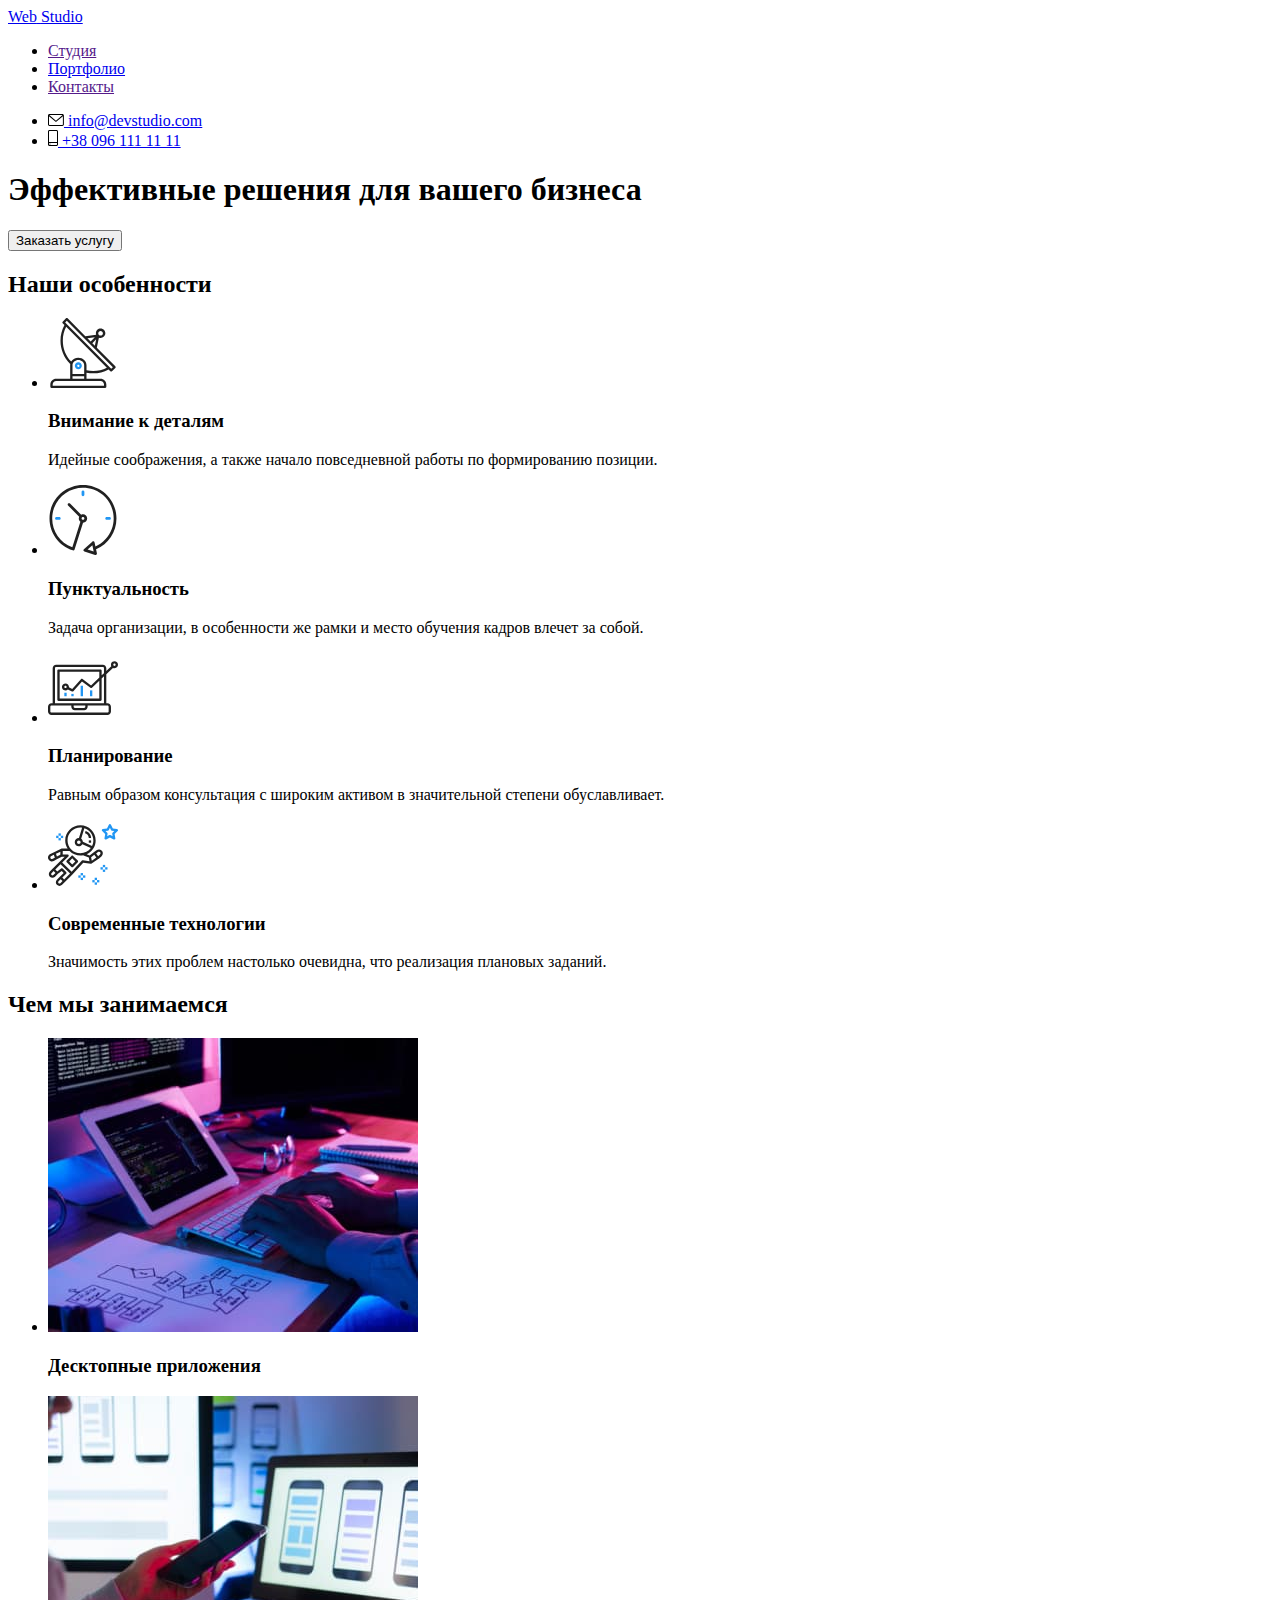
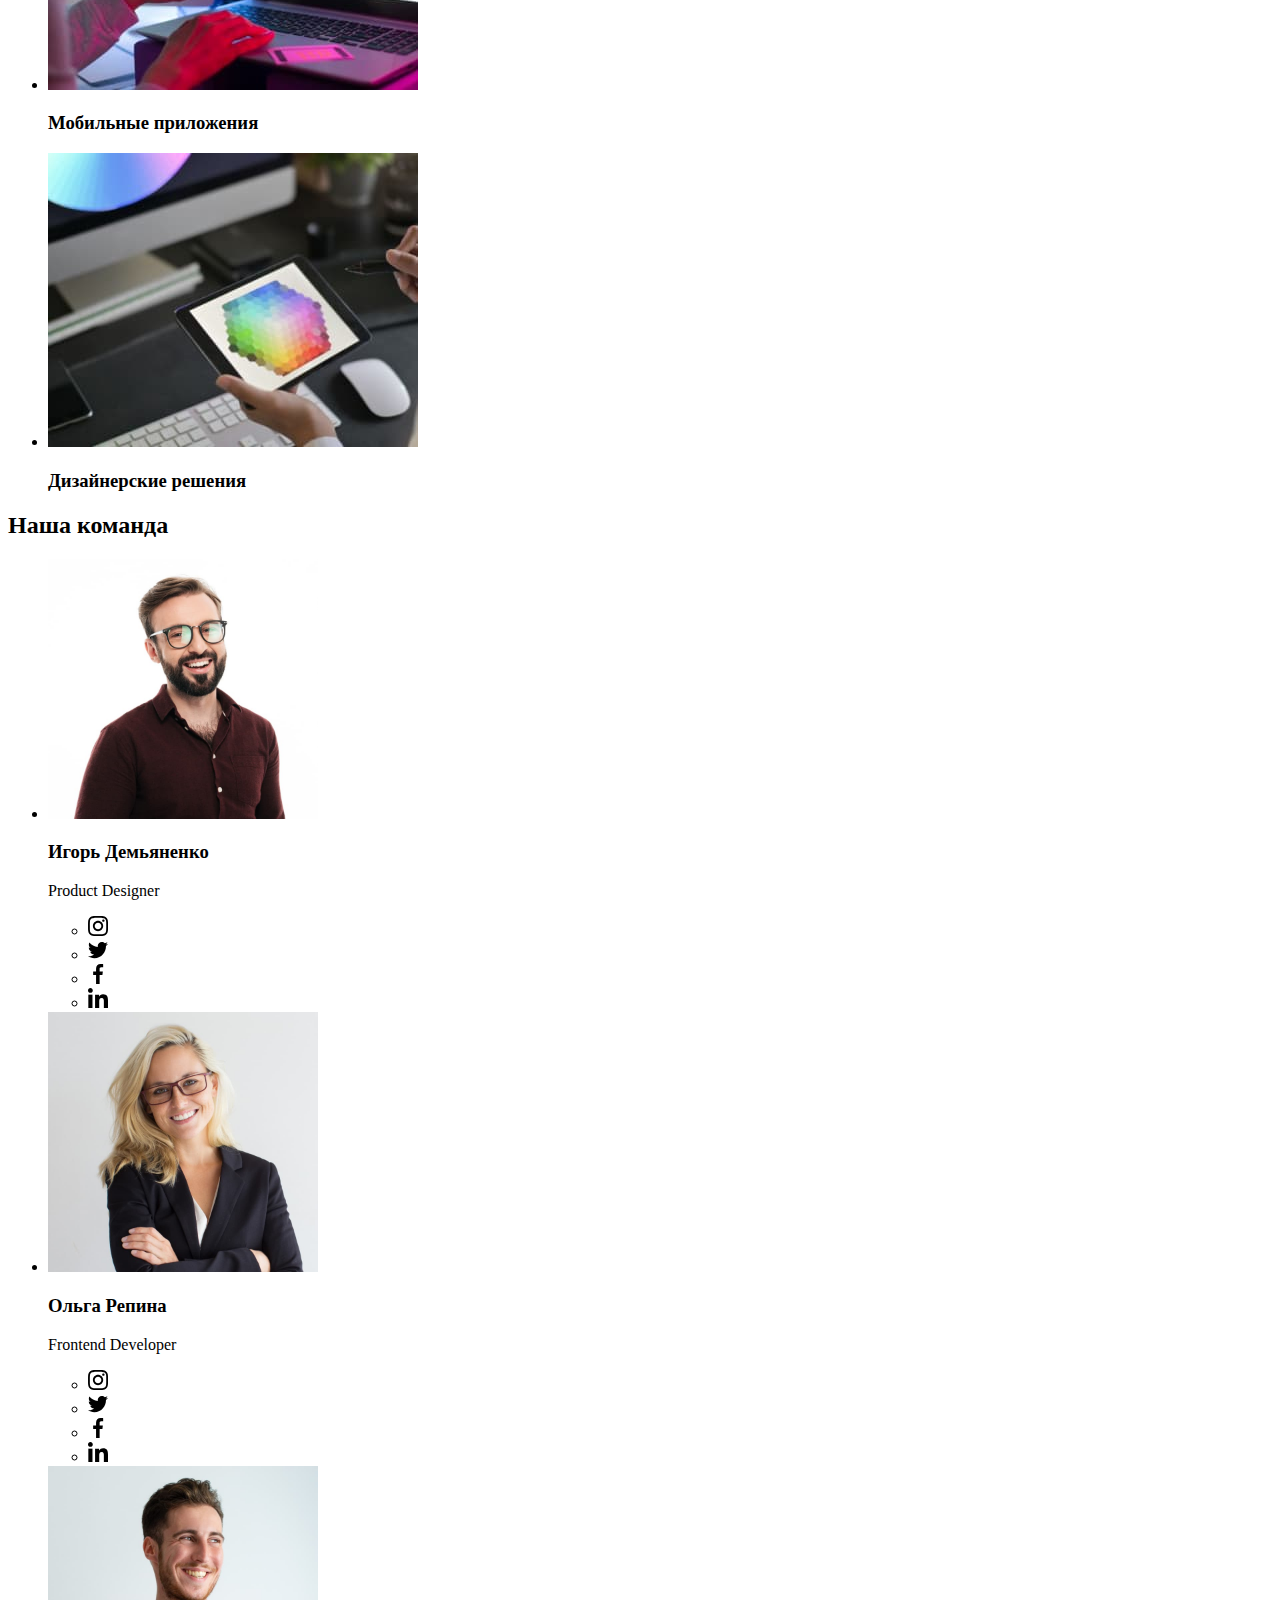
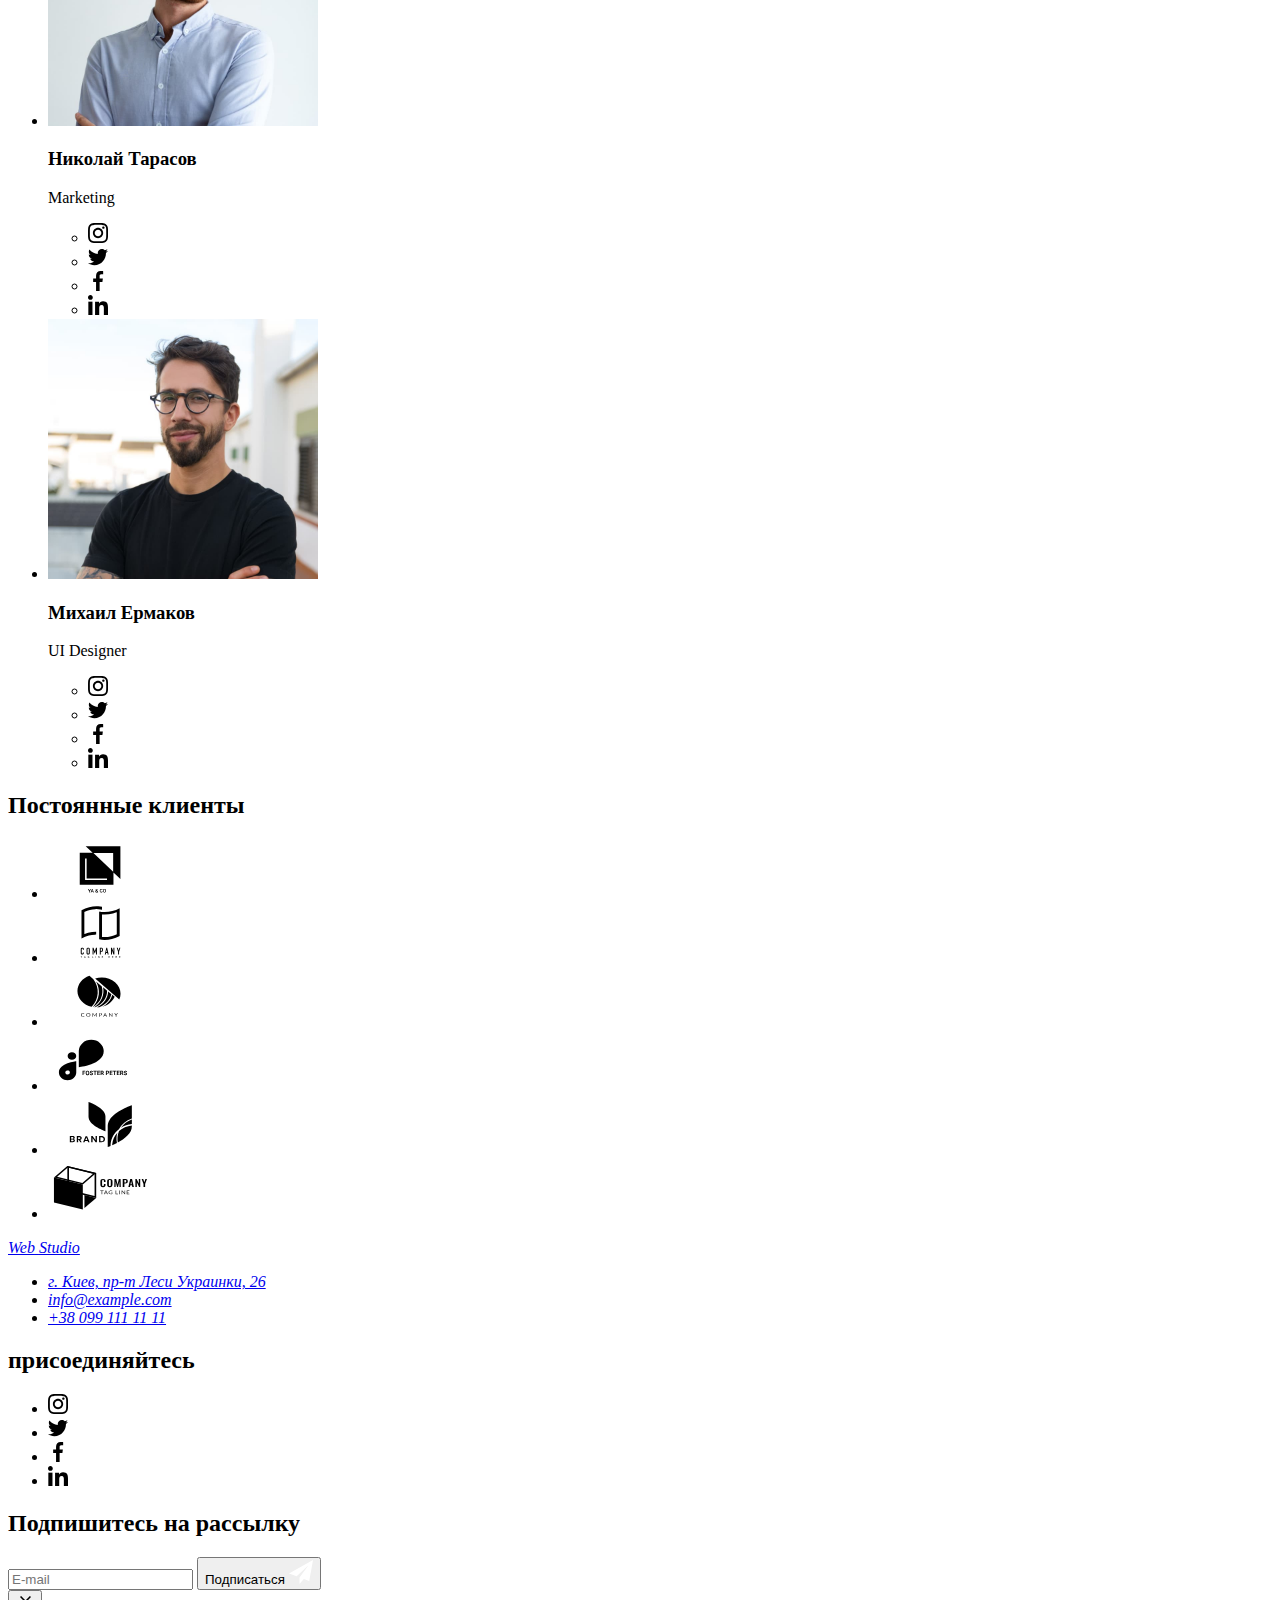
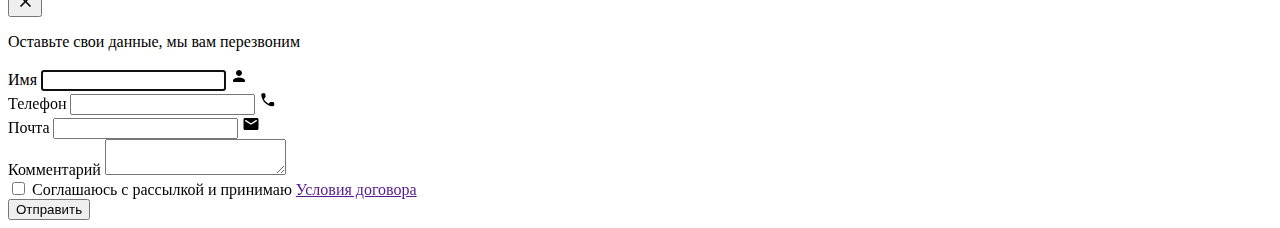
==== index.html @ a3d8a816 "refactor and add variables" ====
<!DOCTYPE html>
<html lang="ru">
  <head>
    <meta charset="UTF-8" />
    <meta http-equiv="X-UA-Compatible" content="IE=edge" />
    <meta name="viewport" content="width=device-width, initial-scale=1.0" />
    <title>Веб студия</title>
    <link rel="preconnect" href="https://fonts.googleapis.com" />
    <link rel="preconnect" href="https://fonts.gstatic.com" crossorigin />
    <link
      href="https://fonts.googleapis.com/css2?family=Raleway:wght@700&family=Roboto:wght@400;500;700;900&display=swap"
      rel="stylesheet"
    />
    <!-- cdnjs 1:10:17 modern normilize-->
    <!-- <link
      rel="stylesheet"
      href="https://cdnjs.cloudflare.com/ajax/libs/modern-normalize/1.1.0/modern-normalize.min.css"
      integrity="sha512-wpPYUAdjBVSE4KJnH1VR1HeZfpl1ub8YT/NKx4PuQ5NmX2tKuGu6U/JRp5y+Y8XG2tV+wKQpNHVUX03MfMFn9Q=="
      crossorigin="anonymous"
      referrerpolicy="no-referrer"
    /> -->
    <!-- <link rel="stylesheet" href="./css/styles.css" /> -->
  </head>

  <body class="header-container">
    <!-- The top of the site - header  -->
    <header class="header">
      <div class="container nav-holder">
        <nav class="header-navigation">
          <a class="header-logo link" href="/">
            <span class="header-web" lang="en">Web</span>
            <span class="header-studio" lang="en">Studio</span>
          </a>
          <ul class="header-list list">
            <li class="header-item">
              <a class="header-link link underline" href="">Студия</a>
            </li>
            <li class="header-item">
              <a class="header-link link" href="./portfolio.html">Портфолио</a>
            </li>
            <li class="header-item">
              <a class="header-link link" href="">Контакты</a>
            </li>
          </ul>
        </nav>
        <ul class="header-contacts-list list">
          <li class="header-contacts">
            <a class="header-mail link" href="mailto:info@devstudio.com ">
              <svg class="header-icon" width="16" height="12">
                <use href="./images/decore/icons.svg#icon-envelope"></use>
              </svg>
              info@devstudio.com
            </a>
          </li>
          <li class="header-contacts">
            <a class="header-tel link" href="tel:+380961111111">
              <svg class="header-icon" width="10" height="16">
                <use href="./images/decore/icons.svg#icon-tel"></use>
              </svg>
              +38 096 111 11 11
            </a>
          </li>
        </ul>
      </div>
    </header>
    <!-- the main and unique content of the page -->
    <main>
      <!--banner-->
      <section class="order-service">
        <div class="container">
          <h1 class="order-service-title">
            Эффективные решения для вашего бизнеса
          </h1>
          <button data-modal-open class="order-service-btn" type="button">
            Заказать услугу
          </button>
        </div>
      </section>
      <!--our features-->
      <section class="features section">
        <div class="container">
          <h2 class="features-title section-title">Наши особенности</h2>
          <ul class="features-list list">
            <li class="features-item">
              <div class="features-thumb">
                <svg class="features-icon" width="70" height="70">
                  <use href="./images/decore/icons.svg#icon-antenna"></use>
                </svg>
              </div>
              <h3 class="features-item-title">Внимание к деталям</h3>
              <p class="features-text">
                Идейные соображения, а также начало повседневной работы по
                формированию позиции.
              </p>
            </li>
            <li class="features-item">
              <div class="features-thumb">
                <svg class="features-icon" width="70" height="70">
                  <use href="./images/decore/icons.svg#icon-clock"></use>
                </svg>
              </div>
              <h3 class="features-item-title">Пунктуальность</h3>
              <p class="features-text">
                Задача организации, в особенности же рамки и место обучения
                кадров влечет за собой.
              </p>
            </li>
            <li class="features-item">
              <div class="features-thumb">
                <svg class="features-icon" width="70" height="70">
                  <use href="./images/decore/icons.svg#icon-diagram"></use>
                </svg>
              </div>
              <h3 class="features-item-title">Планирование</h3>
              <p class="features-text">
                Равным образом консультация с широким активом в значительной
                степени обуславливает.
              </p>
            </li>
            <li class="features-item">
              <div class="features-thumb">
                <svg class="features-icon" width="70" height="70">
                  <use href="./images/decore/icons.svg#icon-astronaut"></use>
                </svg>
              </div>
              <h3 class="features-item-title">Современные технологии</h3>
              <p class="features-text">
                Значимость этих проблем настолько очевидна, что реализация
                плановых заданий.
              </p>
            </li>
          </ul>
        </div>
      </section>
      <!--our specialities-->
      <section class="specialities section">
        <div class="container">
          <h2 class="specialities-title section-title">Чем мы занимаемся</h2>
          <ul class="specialities-list list">
            <li class="specialities-item">
              <img
                src="./images/box1(1).jpg"
                alt="человек пишет код"
                width="370"
              />
              <div class="specialities-item-lable">
                <h3 class="specialities-item-text">Десктопные приложения</h3>
              </div>
            </li>
            <li class="specialities-item">
              <img
                src="./images/box2(1).jpg"
                alt="человек создает дизайн макетов для телефона"
                width="370"
              />
              <div class="specialities-item-lable">
                <h3 class="specialities-item-text">Мобильные приложения</h3>
              </div>
            </li>
            <li class="specialities-item">
              <img
                src="./images/box3(1).jpg"
                alt="человек держит планшет и выбирает цвет на цветовом круге"
                width="370"
              />
              <div class="specialities-item-lable">
                <h3 class="specialities-item-text">Дизайнерские решения</h3>
              </div>
            </li>
          </ul>
        </div>
      </section>
      <!--our team-->
      <section class="team section">
        <div class="container">
          <h2 class="team-title section-title">Наша команда</h2>
          <ul class="team-list list">
            <li class="team-item">
              <img
                src="./images/team1.jpg"
                alt="фото Игоря Демьяненко"
                width="270"
              />
              <div class="team-card">
                <h3 class="team-person">Игорь Демьяненко</h3>
                <p class="team-text" lang="en">Product Designer</p>
                <ul class="team-social-list list">
                  <li class="team-social-item">
                    <a href="" class="team-social-link link">
                      <svg class="team-social-icon" width="20" height="20">
                        <use
                          href="./images/decore/icons.svg#icon-instagram"
                        ></use>
                      </svg>
                    </a>
                  </li>
                  <li class="team-social-item">
                    <a href="" class="team-social-link link">
                      <svg class="team-social-icon" width="20" height="20">
                        <use
                          href="./images/decore/icons.svg#icon-twitter"
                        ></use>
                      </svg>
                    </a>
                  </li>
                  <li class="team-social-item">
                    <a href="" class="team-social-link link">
                      <svg class="team-social-icon" width="20" height="20">
                        <use
                          href="./images/decore/icons.svg#icon-facebook"
                        ></use>
                      </svg>
                    </a>
                  </li>
                  <li class="team-social-item">
                    <a href="" class="team-social-link link">
                      <svg class="team-social-icon" width="20" height="20">
                        <use
                          href="./images/decore/icons.svg#icon-linkedin"
                        ></use>
                      </svg>
                    </a>
                  </li>
                </ul>
              </div>
            </li>
            <li class="team-item">
              <img
                src="./images/team2.jpg"
                alt="фото Ольги Репиной"
                width="270"
              />
              <div class="team-card">
                <h3 class="team-person">Ольга Репина</h3>
                <p class="team-text" lang="en">Frontend Developer</p>
                <ul class="team-social-list list">
                  <li class="team-social-item">
                    <a href="" class="team-social-link link">
                      <svg class="team-social-icon" width="20" height="20">
                        <use
                          href="./images/decore/icons.svg#icon-instagram"
                        ></use>
                      </svg>
                    </a>
                  </li>
                  <li class="team-social-item">
                    <a href="" class="team-social-link link">
                      <svg class="team-social-icon" width="20" height="20">
                        <use
                          href="./images/decore/icons.svg#icon-twitter"
                        ></use>
                      </svg>
                    </a>
                  </li>
                  <li class="team-social-item">
                    <a href="" class="team-social-link link">
                      <svg class="team-social-icon" width="20" height="20">
                        <use
                          href="./images/decore/icons.svg#icon-facebook"
                        ></use>
                      </svg>
                    </a>
                  </li>
                  <li class="team-social-item">
                    <a href="" class="team-social-link link">
                      <svg class="team-social-icon" width="20" height="20">
                        <use
                          href="./images/decore/icons.svg#icon-linkedin"
                        ></use>
                      </svg>
                    </a>
                  </li>
                </ul>
              </div>
            </li>
            <li class="team-item">
              <img
                src="./images/team3.jpg"
                alt="фото Николая Тарасова"
                width="270"
              />
              <div class="team-card">
                <h3 class="team-person">Николай Тарасов</h3>
                <p class="team-text" lang="en">Marketing</p>
                <ul class="team-social-list list">
                  <li class="team-social-item">
                    <a href="" class="team-social-link link">
                      <svg class="team-social-icon" width="20" height="20">
                        <use
                          href="./images/decore/icons.svg#icon-instagram"
                        ></use>
                      </svg>
                    </a>
                  </li>
                  <li class="team-social-item">
                    <a href="" class="team-social-link link">
                      <svg class="team-social-icon" width="20" height="20">
                        <use
                          href="./images/decore/icons.svg#icon-twitter"
                        ></use>
                      </svg>
                    </a>
                  </li>
                  <li class="team-social-item">
                    <a href="" class="team-social-link link">
                      <svg class="team-social-icon" width="20" height="20">
                        <use
                          href="./images/decore/icons.svg#icon-facebook"
                        ></use>
                      </svg>
                    </a>
                  </li>
                  <li class="team-social-item">
                    <a href="" class="team-social-link link">
                      <svg class="team-social-icon" width="20" height="20">
                        <use
                          href="./images/decore/icons.svg#icon-linkedin"
                        ></use>
                      </svg>
                    </a>
                  </li>
                </ul>
              </div>
            </li>
            <li class="team-item">
              <img
                src="./images/team4.jpg"
                alt="фото Михаила Ермакова"
                width="270"
              />
              <div class="team-card">
                <h3 class="team-person">Михаил Ермаков</h3>
                <p class="team-text" lang="en">UI Designer</p>
                <ul class="team-social-list list">
                  <li class="team-social-item">
                    <a href="" class="team-social-link link">
                      <svg class="team-social-icon" width="20" height="20">
                        <use
                          href="./images/decore/icons.svg#icon-instagram"
                        ></use>
                      </svg>
                    </a>
                  </li>
                  <li class="team-social-item">
                    <a href="" class="team-social-link link">
                      <svg class="team-social-icon" width="20" height="20">
                        <use
                          href="./images/decore/icons.svg#icon-twitter"
                        ></use>
                      </svg>
                    </a>
                  </li>
                  <li class="team-social-item">
                    <a href="" class="team-social-link link">
                      <svg class="team-social-icon" width="20" height="20">
                        <use
                          href="./images/decore/icons.svg#icon-facebook"
                        ></use>
                      </svg>
                    </a>
                  </li>
                  <li class="team-social-item">
                    <a href="" class="team-social-link link">
                      <svg class="team-social-icon" width="20" height="20">
                        <use
                          href="./images/decore/icons.svg#icon-linkedin"
                        ></use>
                      </svg>
                    </a>
                  </li>
                </ul>
              </div>
            </li>
          </ul>
        </div>
      </section>
      <!-- our clients -->
      <section class="clients section">
        <div class="container">
          <h2 class="clients-title section-title">Постоянные клиенты</h2>
          <ul class="clients-list list">
            <li class="clients-item">
              <a class="clients-link link">
                <svg class="clients-icon" width="106" height="60">
                  <use href="./images/decore/icons.svg#icon-Logo-e"></use>
                </svg>
              </a>
            </li>
            <li class="clients-item">
              <a class="clients-link link">
                <svg class="clients-icon" width="106" height="60">
                  <use href="./images/decore/icons.svg#icon-Logo-d"></use>
                </svg>
              </a>
            </li>
            <li class="clients-item">
              <a class="clients-link link">
                <svg class="clients-icon" width="106" height="60">
                  <use href="./images/decore/icons.svg#icon-Logo-f"></use>
                </svg>
              </a>
            </li>
            <li class="clients-item">
              <a class="clients-link link">
                <svg class="clients-icon" width="106" height="60">
                  <use href="./images/decore/icons.svg#icon-Logo-c"></use>
                </svg>
              </a>
            </li>
            <li class="clients-item">
              <a class="clients-link link">
                <svg class="clients-icon" width="106" height="60">
                  <use href="./images/decore/icons.svg#icon-Logo-b"></use>
                </svg>
              </a>
            </li>
            <li class="clients-item">
              <a class="clients-link link">
                <svg class="clients-icon" width="106" height="60">
                  <use href="./images/decore/icons.svg#icon-Logo"></use>
                </svg>
              </a>
            </li>
          </ul>
        </div>
      </section>
    </main>
    <!-- the bottom of the page - footer -->
    <footer class="footer">
      <div class="container footer-links">
        <address class="footer-address">
          <a class="footer-logo link" href="/">
            <span class="footer-web" lang="en">Web</span>
            <span class="footer-studio" lang="en">Studio</span>
          </a>
          <ul class="footer-contacts list">
            <li class="footer-contact-item">
              <a
                class="footer-address-link link"
                href="https://goo.gl/maps/x1Q4HFGsdDY8duNA9"
                target="_blank"
                rel="noopener noreferrer"
              >
                г. Киев, пр-т Леси Украинки, 26
              </a>
            </li>
            <li class="footer-contact-item">
              <a
                class="footer-address-link mail link"
                href="mailto:info@example.com"
                >info@example.com</a
              >
            </li>
            <li class="footer-contact-item">
              <a class="footer-address-link tel link" href="tel:+380991111111"
                >+38 099 111 11 11</a
              >
            </li>
          </ul>
        </address>
        <div class="footer-social">
          <h2 class="footer-social-title">присоединяйтесь</h2>
          <ul class="footer-social-list list">
            <li class="footer-social-item">
              <a href="" class="footer-social-link link">
                <svg class="footer-social-icon" width="20" height="20">
                  <use href="./images/decore/icons.svg#icon-instagram"></use>
                </svg>
              </a>
            </li>
            <li class="footer-social-item">
              <a href="" class="footer-social-link link">
                <svg class="footer-social-icon" width="20" height="20">
                  <use href="./images/decore/icons.svg#icon-twitter"></use>
                </svg>
              </a>
            </li>
            <li class="footer-social-item">
              <a href="" class="footer-social-link link">
                <svg class="footer-social-icon" width="20" height="20">
                  <use href="./images/decore/icons.svg#icon-facebook"></use>
                </svg>
              </a>
            </li>
            <li class="footer-social-item">
              <a href="" class="footer-social-link link">
                <svg class="footer-social-icon" width="20" height="20">
                  <use href="./images/decore/icons.svg#icon-linkedin"></use>
                </svg>
              </a>
            </li>
          </ul>
        </div>
        <!-- footer form  -->

        <form action="#" class="footer-form">
          <h2 class="footer-email-title">Подпишитесь на рассылку</h2>
          <div class="footer-email-send">
            <input
              class="footer-email-input"
              type="email"
              name="email"
              id="footer-email"
              placeholder="E-mail"
            />
            <button type="submit" class="footer-btn">
              Подписаться
              <svg class="footer-icon-send" width="24" height="24">
                <use href="./images/decore/icons.svg#icon-send"></use>
              </svg>
            </button>
          </div>
        </form>
      </div>
    </footer>

    <!-- MODAL WINDOW -->
    <div data-modal class="backdrop is-hidden">
      <div class="modal">
        <button class="modal-close-btn" type="button" data-modal-close>
          <svg class="modal-close-icon" width="18" height="18">
            <use href="./images/decore/icons.svg#icon-close"></use>
          </svg>
        </button>
        <!-- form -->
        <div role="group" class="form">
          <p class="modal-title">Оставьте свои данные, мы вам перезвоним</p>
          <form
            class="modal-form"
            autocomplete="off"
            method="POST"
            action="javascript:void(0);"
          >
            <div class="form-field">
              <label for="name" class="form-label"> Имя </label>
              <input
                type="text"
                name="name"
                id="name"
                class="modal-form-input"
                autofocus
              />
              <span class="modal-form-input-icon">
                <svg class="modal-form-icon" width="18" height="18">
                  <use href="./images/decore/icons.svg#icon-person"></use>
                </svg>
              </span>
            </div>
            <div class="form-field">
              <label for="tel" class="form-label"> Телефон </label>
              <input type="tel" name="tel" id="tel" class="modal-form-input" />
              <span class="modal-form-input-icon">
                <svg class="modal-form-icon" width="18" height="18">
                  <use href="./images/decore/icons.svg#icon-phone"></use>
                </svg>
              </span>
            </div>
            <div class="form-field">
              <label for="email" class="form-label"> Почта </label>
              <input
                type="email"
                name="email"
                id="email"
                class="modal-form-input"
              />
              <span class="modal-form-input-icon">
                <svg class="modal-form-icon" width="18" height="18">
                  <use href="./images/decore/icons.svg#icon-email"></use>
                </svg>
              </span>
            </div>
            <!-- textarea -->
            <div class="form-field">
              <label for="comment" class="form-label"> Комментарий </label>
              <textarea
                name="comment"
                id="comment"
                class="modal-form-input"
                autocomplete="on"
                placeholder="Введите текст"
              >
              </textarea>
            </div>
          </form>
        </div>
        <!-- checkbox -->
        <div class="form-checkbox">
          <label class="form-checkbox-text">
            <input
              class="form-checkbox-input"
              type="checkbox"
              name="checkbox"
              value="agree"
            />
            <span class="form-checkbox-icon"></span>
            Соглашаюсь с рассылкой и принимаю
            <a
              class="form-checkbox-link"
              href=""
              target="_blank"
              rel="noopener noreferrer"
              >Условия договора
            </a>
          </label>
        </div>
        <div class="modal-form-btn">
          <button type="submit" class="form-send-btn">Отправить</button>
        </div>
      </div>
    </div>
    <script src="./js/modal.js"></script>
  </body>
</html>
---- css/styles.css ----
/* -------------------------------------CSS Custom Properties------------------------- */
:root {
  --main-title-color: #ffffff;
  --title-color: #212121;
  --main-text-color: #757575;
  --main-accent-color: #2196f3;
  --logo-color: #000000;
  --footer-contacts-color: #ffffff99;
  /* --main-background-color: #e5e5e5; */
  --secondary-background-color: #ffffff;
  --header-color: #ffffff;
  --footer-color: #2f303a;
  --background-section: #f5f4fa;
  --first-button-color: #f5f4fa;
  --second-button-color: #2196f3;
  --card-border-color: #eeeeee;
  --project-item-gap: 30px;
  --social-network-main-color: #afb1b8;
  --social-network-accent-color: #ffffff;
  --timing-function: cubic-bezier(0.4, 0, 0.2, 1);
}

/*--------------------------Service Classes--------------------------------------------*/
/* NEW Utility !!! should be first/higher in the document  */
.list {
  /* ressets all the things given/set by browser */
  margin: 0;
  padding: 0;
  list-style: none;
}
.link {
  text-decoration: none;
  color: inherit;
}

.container {
  margin-left: auto;
  margin-right: auto;
  width: 1200px;

  padding-left: 15px;
  padding-right: 15px;
  /* outline: 1px solid blue; */
}

.section-title {
  margin-top: 0;
  margin-bottom: 50px;
  /* ok? */

  font-weight: bold;
  font-size: 36px;
  line-height: 1.17;
  text-align: center;
  letter-spacing: 0.03em;
  color: var(--title-color);
}
.section {
  padding-bottom: 94px;
  padding-top: 94px;
}

/* --------------------------------Main Selectors------------------------------------- */

button {
  cursor: pointer;
}
body {
  /* margin: 0; */
  background-color: var(--secondary-background-color);
  font-family: "Roboto", sans-serif;
  /* font-style: normal; */
  font-weight: normal;
  font-size: 14px;
  line-height: 1.71;
  letter-spacing: 0.03em;
  color: var(--main-text-color);
}
/* general resset of styles to do less work in each section  */
h1,
h2,
h3,
h4,
h5,
h6,
p {
  margin: 0;
  padding: 0;
}

/* свойства для корректного отображения картинок */
img {
  display: block;
  max-width: 100%;
  height: auto;
}
/* --------------------------------Header--------------------------------------------- */
.header {
  background-color: var(--header-color);
  border-bottom: 1px solid #ececec;
}

.nav-holder {
  display: flex;
  align-items: center;
}

.header-navigation {
  display: flex;
  /* выравниваем относительно поперечной оси, то есть высоты*/
  align-items: center;
  /*растягиваем по нужным сторонам  */
  justify-content: center;
}

.header-logo {
  font-family: "Raleway", sans-serif;
  font-style: normal;
  font-weight: bold;
  font-size: 26px;
  line-height: 1.19;
  letter-spacing: 0.03em;
  word-spacing: -6px;
  padding-top: 24px;
  padding-bottom: 25px;
}
.header-web {
  color: var(--main-accent-color);
}
.header-studio {
  color: var(--logo-color);
}

.header-list {
  display: flex;
  margin-left: 93px;
}

/* очистка крайней геометрии: один из вариантов .header-item: last child {
  margin-right: 0;/* .header-item+header-item{
  margin-left: 40px; или как я сделала  */
.header-item:not(:last-child) {
  margin-right: 40px;
}

/* ссылка - строчный элемент, чтобы работали паддинги, надо сделать ее блочной или строчно-блочной, но там тогда зазор справа */
.header-link {
  /* geometry */
  display: flex;
  padding-top: 32px;
  padding-bottom: 32px;
  /* font + stiles  */
  font-weight: 500;
  font-size: 14px;
  line-height: 1.14;
  letter-spacing: 0.02em;
  color: var(--title-color);
  /* decore */
  position: relative;
  transition: color 250ms var(--timing-function);
}

.header-link:hover,
.header-link:focus {
  color: var(--main-accent-color);
}

.header-link.underline::after {
  content: "";
  width: 100%;
  height: 4px;
  background-color: var(--main-accent-color);
  border-radius: 2px;
  position: absolute;
  left: 0;
  bottom: 0;
}
.header-contacts-list .link {
  font-weight: 500;
  font-size: 14px;
  line-height: 1.14;
  letter-spacing: 0.02em;
  color: var(--main-text-color);
}
.header-contacts-list .link:hover,
.header-contacts-list .link:focus {
  color: var(--main-accent-color);
}

.header-contacts-list {
  display: flex;
  margin-left: auto;
}

.header-contacts {
  /* padding-top: 32px;
  padding-bottom: 32px; */
  display: flex;
  align-items: center;
}
.header-contacts + .header-contacts {
  margin-left: var(--project-item-gap);
}
.header-mail,
.header-tel {
  transition: color 250ms var(--timing-function);
}
.header-icon {
  display: inline-block;
  vertical-align: middle;
  margin-right: 10px;
  fill: currentColor;
}

/* ----------------------------------------------------Footer----------------------------------------------- */
.footer {
  background-color: var(--footer-color);
  padding-top: 60px;
  padding-bottom: 60px;
}

/*------------------------------------------------------ contact links---------------------------------------- */

.footer-address-link {
  font-family: "Roboto", sans-serif;
  font-style: normal;
  font-weight: normal;
  font-size: 14px;
  line-height: 1.71;
  letter-spacing: 0.03em;
  color: var(--footer-contacts-color);
  transition: color 250ms var(--timing-function);
}
.footer-address-link:hover,
.footer-address-link:focus {
  color: var(--main-title-color);
}
/*--------------------------------------------------------logo------------------------------------------------*/
.footer-logo {
  display: inline-block;
  margin-bottom: 20px;

  font-family: "Raleway", sans-serif;
  font-style: normal;
  font-weight: bold;
  font-size: 26px;
  line-height: 1.19;
  letter-spacing: 0.03em;
  /*--------------------------------------------add negative word-spacing to bring letters together----------*/
  word-spacing: -5px;
}
.footer-contact-item:not(:last-child) {
  margin-bottom: 9px;
}
.footer-web {
  color: var(--main-accent-color);
}
.footer-studio {
  color: var(--main-title-color);
}

/* --------------- */
.footer-links {
  display: flex;
  align-items: baseline;
  justify-content: space-between;
}

.footer-address {
  display: flex;
  flex-direction: column;
}

.footer-contacts {
  display: flex;
  flex-direction: column;
}
/* ---- */

.footer-social {
  display: flex;
  flex-direction: column;
  /* margin-left: 70px; */
  /* padding-top: 12px; */
}
.footer-social-title {
  margin-bottom: 20px;
  color: var(--main-title-color);
  font-weight: bold;
  font-size: 14px;
  line-height: 1.14;
  letter-spacing: 0.03em;
  text-transform: uppercase;
}
.footer-social-list {
  display: flex;
}

.footer-social-item {
  width: 44px;
  height: 44px;
}
.footer-social-item + .footer-social-item {
  margin-left: 10px;
}
.footer-social-link {
  width: 100%;
  height: 100%;
  border-radius: 50%;
  display: flex;
  align-items: center;
  justify-content: center;
  background-color: rgba(255, 255, 255, 0.1);
  color: var(--social-network-accent-color);
  transition: background-color 250ms var(--timing-function);
}

.footer-social-link:hover,
.footer-social-link:focus {
  color: var(--main-title-color);
  background-color: var(--main-accent-color);
}
.footer-social-icon {
  fill: currentColor;
}

/* ----------------------footer--email--form--------------- */

.footer-email-send {
  display: flex;
  align-items: center;
  justify-content: center;
}

.footer-email-title {
  margin-bottom: 20px;

  font-weight: 700;
  font-size: 14px;
  line-height: 16px;
  letter-spacing: 0.03em;
  text-transform: uppercase;

  color: var(--main-title-color);
}
.footer-email-input {
  width: 358px;
  height: 50px;

  border: 1px solid rgba(255, 255, 255, 0.3);
  box-shadow: (0px 4px 4px rgba(0, 0, 0, 0.15));
  border-radius: 4px;
  background-color: transparent;
  /* outline: none; */
  color: rgba(255, 255, 255, 0.6);
  font-size: 16px;
  line-height: 1.25;

  letter-spacing: 0.03em;
  padding: 15px 16px;
}

.footer-email-input::placeholder {
  padding: 15px 16px;

  font-size: 16px;
  line-height: 1.25;

  letter-spacing: 0.03em;

  color: rgba(255, 255, 255, 0.6);
}

.footer-btn {
  display: flex;
  align-items: center;
  justify-content: center;

  width: 200px;
  height: 50px;

  font-weight: 700;
  font-size: 16px;
  line-height: 1.87;
  text-align: center;
  letter-spacing: 0.06em;
  color: var(--main-title-color);

  align-self: center;

  border-radius: 4px;
  border: 1px solid var(--second-button-color);
  border-color: transparent;
  transition: box-shadow 250ms var(--timing-function);

  margin-left: 12px;
  background-color: var(--second-button-color);
}

.footer-icon-send {
  margin: 13px 8px 13px 10px;
}

.footer-btn:focus,
.footer-btn:hover {
  box-shadow: 0px 4px 4px rgba(0, 0, 0, 0.15);
}
/* ------------------------------------------------MAIN SECTION PORTFOLIO---------------------------- */

/* ------------------------------------------------Filters-------------------------------------------- */
.filters-btn {
  font-family: "Roboto", sans-serif;
  font-style: normal;
  font-weight: 500;
  font-size: 16px;
  line-height: 1.62;
  text-align: center;
  letter-spacing: 0.03em;
  color: var(--title-color);
  background-color: var(--first-button-color);
  cursor: pointer;
  border-radius: 4px;
  border-color: transparent;
  padding: 6px 22px;
  transition: color 250ms var(--timing-function),
    box-shadow 250ms var(--timing-function),
    background-color 250ms var(--timing-function);
}

.filters-btn:hover,
.filters-btn:focus,
.filters-btn:active {
  color: var(--main-title-color);
  background-color: var(--second-button-color);
  box-shadow: 0px 4px 4px rgba(0, 0, 0, 0.25);
}

.filters {
  display: flex;
  align-items: center;
  justify-content: center;
  margin-bottom: 50px;
}
.filters-item:not(:last-child) {
  margin-right: 8px;
}
/*------------------------------------------Portfolio: Projects---------------------------------------- */
.portfolio-title {
  display: none;
}
.projects {
  display: flex;
  flex-wrap: wrap;
  margin-left: calc(-1 * var(--project-item-gap));
  margin-top: calc(-1 * var(--project-item-gap));
}

.projects-item {
  flex-basis: calc(100% / 3 - var(--project-item-gap));
  margin-left: var(--project-item-gap);
  margin-top: var(--project-item-gap);
  outline: 1px solid var(--card-border-color);
  background-color: var(--secondary-background-color);
  transition: box-shadow 250ms cubic-bezier(0.4, 0, 0.2, 1);
  /* overflow: hidden; */
}
.projects-item:hover,
.projects-item:focus {
  box-shadow: 0px 4px 4px rgba(0, 0, 0, 0.25);
}

.projects-overlay {
  position: relative;
  top: 0;
  left: 0;
  /* hides excess overlay */
  overflow: hidden;
}

.projects-img {
  display: block;
  max-width: 100%;
  /* height: auto; */
}
.projects-title {
  margin-top: 0;
  margin-bottom: 0;
  font-weight: bold;
  font-size: 18px;
  line-height: 2;
  letter-spacing: 0.06em;
  color: var(--title-color);
}

.projects-text {
  margin-top: 4px;
  margin-bottom: 0;
  font-size: 16px;
  line-height: 1.87;
  letter-spacing: 0.03em;
  color: var(--main-text-color);
  overflow: auto;
}

.projects-content {
  padding: 20px 24px;
}

/* verlay & text  */
.projects-item-description {
  width: 100%;
  height: 100%;
  background-color: rgba(33, 150, 243, 0.9);
  display: inline-block;
  position: absolute;
  top: 0;
  left: 0;
  /* unlike display we can add animation to opacity   */
  opacity: 0;
  transition: transform 250ms cubic-bezier(0.4, 0, 0.2, 1);
  transform: translateY(100%);
}

/* при ховере на projects-item примени на ..description эти стили */
.projects-item:hover .projects-item-description,
.projects-item:focus .projects-item-description {
  opacity: 1;
  transform: translateY(0);
}
.projects-item-text {
  font-weight: 400;
  font-size: 18px;
  line-height: 1.56;
  letter-spacing: 0.03em;
  color: var(--main-title-color);
  text-align: left;
  width: 370px;
  height: auto;
  padding: 63px 24px;
}

/* ---------Main WEB STUDIO --------------------------- */
/* --------------------------Heroe/ Banner/ order a service ------------------------------------------------ */

.order-service {
  padding-top: 200px;
  padding-bottom: 200px;
  background-color: var(--footer-color);
  background-image: linear-gradient(
      rgba(47, 48, 58, 0.4),
      rgba(47, 48, 58, 0.4)
    ),
    url(../images/decore/bg.jpg);
  background-repeat: no-repeat;
  background-position: center;
  background-size: cover;

  text-align: center;
}
.order-service-title {
  /* margin-top: 0; */
  margin-bottom: 30px;
  margin-left: auto;
  margin-right: auto;
  width: 696px;

  font-weight: 900;
  font-size: 44px;
  line-height: 1.36;

  letter-spacing: 0.06em;
  text-transform: uppercase;
  color: var(--main-title-color);
}
.order-service-btn {
  display: flex;
  align-items: center;
  text-align: center;
  border-radius: 4px;
  border: 1px solid var(--second-button-color);
  border-color: transparent;
  align-self: center;
  margin: 0 auto;
  width: 200px;
  height: 50px;
  justify-content: center;

  box-shadow: 0px 4px 4px rgba(0, 0, 0, 0.15);

  font-weight: bold;
  font-size: 16px;
  line-height: 1.87;
  letter-spacing: 0.06em;
  color: var(--main-title-color);
  background-color: var(--second-button-color);
  /* cursor: pointer; */
}

.order-service-btn:active,
.order-service-btn:focus {
  color: var(--main-title-color);
}
/* -------------------Our Features----------------------------- */
.features {
  padding-bottom: 0;
}
.features-title {
  display: none;
}

.features-list {
  display: flex;
  align-items: center;
  justify-content: space-between;
}

.features-item {
  width: 270px;
}
.features-item-title {
  /* margin-top: 0; */
  margin-bottom: 10px;
  font-weight: 700;
  font-size: 14px;
  line-height: 1.14;
  text-transform: uppercase;
  color: var(--title-color);
}
.features-thumb {
  display: flex;
  align-items: center;
  justify-content: center;
  width: 270px;
  height: 120px;
  background-color: var(--background-section);
  border-radius: 4px;
  margin-bottom: 30px;
}

/* -----------------specialities----------- */

.specialities-list {
  display: flex;
  flex-wrap: wrap;
  margin-left: calc(-1 * var(--project-item-gap));
  margin-top: calc(-1 * var(--project-item-gap));
}

.specialities-item {
  flex-basis: calc(100% / 3 - var(--project-item-gap));
  margin-left: var(--project-item-gap);
  margin-top: var(--project-item-gap);
  position: relative;
  /* top: 0;
  left: 0; */
}

/* --- */
.specialities-item-lable {
  display: flex;
  justify-content: center;
  align-items: center;
  width: 370px;
  height: 70px;
  background-color: rgba(47, 48, 58, 0.8);
  position: absolute;
  bottom: 0;
  left: 0;
}

.specialities-item-text {
  font-weight: 700;
  font-size: 14px;
  line-height: 1.14;
  text-align: center;
  letter-spacing: 0.03em;
  text-transform: uppercase;
  color: var(--main-title-color);
}
/* -------------Our Team--------------- */
.team {
  background-color: var(--background-section);
}

.team-list {
  display: flex;
  /* flex-wrap: wrap; */
  margin-left: calc(-1 * var(--project-item-gap));
  margin-top: calc(-1 * var(--project-item-gap));
}

.team-card {
  padding-top: 30px;
  padding-bottom: 30px;
  box-shadow: 0px 4px 4px rgba(0, 0, 0, 0.25);
}
.team-item {
  background-color: var(--secondary-background-color);
  outline: 1px solid var(--card-border-color);
  border-radius: 4px;
  margin-top: var(--project-item-gap);
  margin-left: var(--project-item-gap);
}
.team-person {
  margin-top: 0px;
  margin-bottom: 10px;

  font-weight: 500;
  font-size: 16px;
  line-height: 1.19;
  text-align: center;
  letter-spacing: 0.03em;
  color: var(--title-color);
}
.team-text {
  margin-top: 0;
  margin-bottom: 0px;

  font-size: 16px;
  line-height: 1.19;
  text-align: center;
  letter-spacing: 0.03em;
  color: var(--main-text-color);
}

.team-social-list {
  display: flex;
  justify-content: center;
  margin-top: 16px;
}

.team-social-item {
  width: 44px;
  height: 44px;
}
.team-social-item + .team-social-item {
  margin-left: 10px;
}
.team-social-link {
  width: 100%;
  height: 100%;
  border-radius: 50%;
  display: flex;
  align-items: center;
  justify-content: center;
  background-color: var(--secondary-background-color);
  color: var(--social-network-main-color);
  transition: color 250ms var(--timing-function),
    background-color 250ms var(--timing-function);
}

.team-social-link:hover,
.team-social-link:focus {
  color: var(--social-network-accent-color);
  background-color: var(--main-accent-color);
}

.team-social-icon {
  fill: currentColor;
}

/* OUR CLIENTS  */
.clients-list {
  display: flex;
  align-items: center;
  justify-content: center;
}
.clients-item {
  width: 170px;
  height: 92px;
  border: 1px solid var(--social-network-main-color);
  border-radius: 4px;
  transition: border 250ms var(--timing-function);
}
.clients-item + .clients-item {
  margin-left: var(--project-item-gap);
}
.clients-link {
  width: 100%;
  height: 100%;
  display: flex;
  align-items: center;
  justify-content: center;
  color: var(--social-network-main-color);
  transition: color 250ms var(--timing-function);
}
.clients-link:hover,
.clients-link:focus {
  color: var(--main-accent-color);
}

.clients-item:hover,
.clients-item:focus {
  border: 1px solid var(--main-accent-color);
}

.clients-icon {
  fill: currentColor;
}

/*--------------- MODAL WINDOW------------ */

.backdrop {
  /* display: flex; */
  width: 100vw;
  height: 100vh;
  background-color: rgba(0, 0, 0, 0.2);
  position: fixed;
  top: 0;
  left: 0;
  opacity: 1;
  transition: opacity 250ms var(--timing-function),
    visibility 250ms var(--timing-function);
}
.is-hidden {
  visibility: hidden;
  opacity: 0;
  pointer-events: none;
}

/* when backdrop is hidden then modal takes these properties */
.backdrop.is-hidden .modal {
  transform: translate(-50%, -50%) scale(0.2);
}

.modal {
  /* min-width: 500px;
  min-height: 500px; */
  background-color: var(--secondary-background-color);
  border-radius: 4px;

  position: absolute;
  top: 50%;
  left: 50%;
  padding: 40px 40px;
  transform: translate(-50%, -50%);
  transform: translate(-50%, -50%) scale(1);
  transition: transform 250ms var(--timing-function);
}

.modal-close-btn {
  display: flex;
  justify-content: center;
  align-items: center;

  width: 30px;
  height: 30px;
  background-color: var(--secondary-background-color);
  border-radius: 50%;
  border: 1px solid rgba(0, 0, 0, 0.1);
  position: absolute;
  top: 8px;
  right: 8px;
  transition: fill 250ms var(--timing-function);
}
.modal-close-btn:hover,
.modal-close-btn:focus {
  fill: var(--main-accent-color);
}

/* ----------------------FORM------------------- */
.form {
  display: flex;
  flex-direction: column;
  align-items: center;
  justify-content: center;
  margin-bottom: 0;
}
.modal-title {
  font-weight: 700;
  font-size: 20px;
  line-height: 1.15;
  text-align: center;
  letter-spacing: 0.03em;
  color: var(--title-color);
  /* margin-top: 40px; */
  /* margin-left: 39px; */
  margin-bottom: 12px;
  /* margin-right: 41px; */
}
.modal-form {
  width: 448px;
  /* outline: 1px solid blue; */
  /* margin-left: auto;
  margin-right: auto; */
  /* padding: 0; */
}
.form-field {
  display: flex;
  flex-direction: column;
  /* outline: 1px solid green; */
  margin-bottom: 10px;
  position: relative;
}
.form-field:last-child {
  margin-bottom: 0;
}

/* --------reset the styles --------- */
.form-field input {
  margin: 0;
  padding: 11px 42px;
  border: 1px solid rgba(33, 33, 33, 0.2);
  border-radius: 4px;
  background-color: transparent;
  transition: border-color 250ms cubic-bezier(0.4, 0, 0.2, 1);
}
/* outline: none; */

.form-field label {
  margin-bottom: 4px;
  color: #757575;
  font-weight: normal;
  font-size: 12px;
  line-height: 1.16;
  letter-spacing: 0.01em;
}
.modal-form-input-icon {
  display: inline-block;
  width: 18px;
  height: 18px;
  /* margin: 11px 12px; */
  background-color: transparent;

  position: absolute;
  /* top: 40px; */
  top: 50%;
  left: 12px;

  /* outline: 1px solid tomato; */
  transition: fill 250ms var(--timing-function);
}

/* ~ choses all the neighbours below with the tag or selector; + the next neighbour */

.modal-form-input:hover ~ .modal-form-input-icon,
.modal-form-input:focus ~ .modal-form-input-icon {
  fill: var(--main-accent-color);
}

/* when form-field is focused apply styles to child: .modal-form-input-icon*/
.form-field:focus-within > .modal-form-input-icon {
  fill: var(--main-accent-color);
}
.form-field:focus-within > .modal-form-input {
  border: 1px solid var(--main-accent-color);
  outline: none;
}

.form-field textarea::placeholder {
  color: rgba(117, 117, 117, 0.5);
}
textarea {
  resize: none;
  padding: 12px 16px;
  border-radius: 4px;
  width: 448px;
  min-height: 120px;
  border: 1px solid rgba(33, 33, 33, 0.2);
  /* margin-bottom: 0; */
  transition: border-color 250ms cubic-bezier(0.4, 0, 0.2, 1);
}

.modal-form-input:hover,
.modal-form-input:focus {
  border-color: var(--main-accent-color);
}

/* ---------------------custom checkbox-------------------- */
.form-checkbox {
  /* outline: 1px solid teal; */
  display: flex;
  width: 425px;
  align-items: center;
  justify-content: center;
  margin: 20px 11px 30px 14px;
}

.form-checkbox-input {
  /* -webkit-appearance: none;
  -moz-appearance: none;
  appearance: none; */
  position: absolute;
  width: 1px;
  height: 1px;
  margin: -1px;
  border: 0;
  padding: 0;
  clip: rect(0 0 0 0);
  overflow: hidden;
}

.form-checkbox-icon {
  display: block;
  width: 16px;
  height: 15px;
  background-color: transparent;
  border-radius: 2px;
  border: 1px solid var(--title-color);
  margin-right: 7px;
}

.form-checkbox-input:checked + .form-checkbox-icon {
  background-color: var(--second-button-color);
  background-image: url(../images/decore/checked.svg);
  background-repeat: no-repeat;
  background-size: contain;
  background-origin: border-box;
  border: 1px solid var(--second-button-color);
}

.form-checkbox-text {
  display: flex;
  align-items: center;
  justify-content: center;

  font-size: 14px;
  line-height: 1.71;

  letter-spacing: 0.03em;

  color: var(--main-text-color);
}
.form-checkbox-link {
  text-decoration: underline;
  color: var(--main-accent-color);
  font-size: 14px;
  line-height: 1.71;

  letter-spacing: 0.03em;
}

/* Button */
.modal-form-btn {
  display: flex;
  align-items: center;
  justify-content: center;
  /* margin-bottom: 40px; */
}
.form-send-btn {
  display: flex;
  align-items: center;
  justify-content: center;

  width: 200px;
  height: 50px;

  font-weight: 700;
  font-size: 16px;
  line-height: 1.87;
  text-align: center;
  letter-spacing: 0.06em;
  color: var(--main-title-color);

  align-self: center;

  border-radius: 4px;
  border: 1px solid var(--second-button-color);
  border-color: transparent;
  transition: box-shadow 250ms var(--timing-function);

  margin-left: 12px;
  background-color: var(--second-button-color);
}
.form-send-btn:focus,
.form-send-btn:hover {
  box-shadow: 0px 4px 4px rgba(0, 0, 0, 0.15);
}
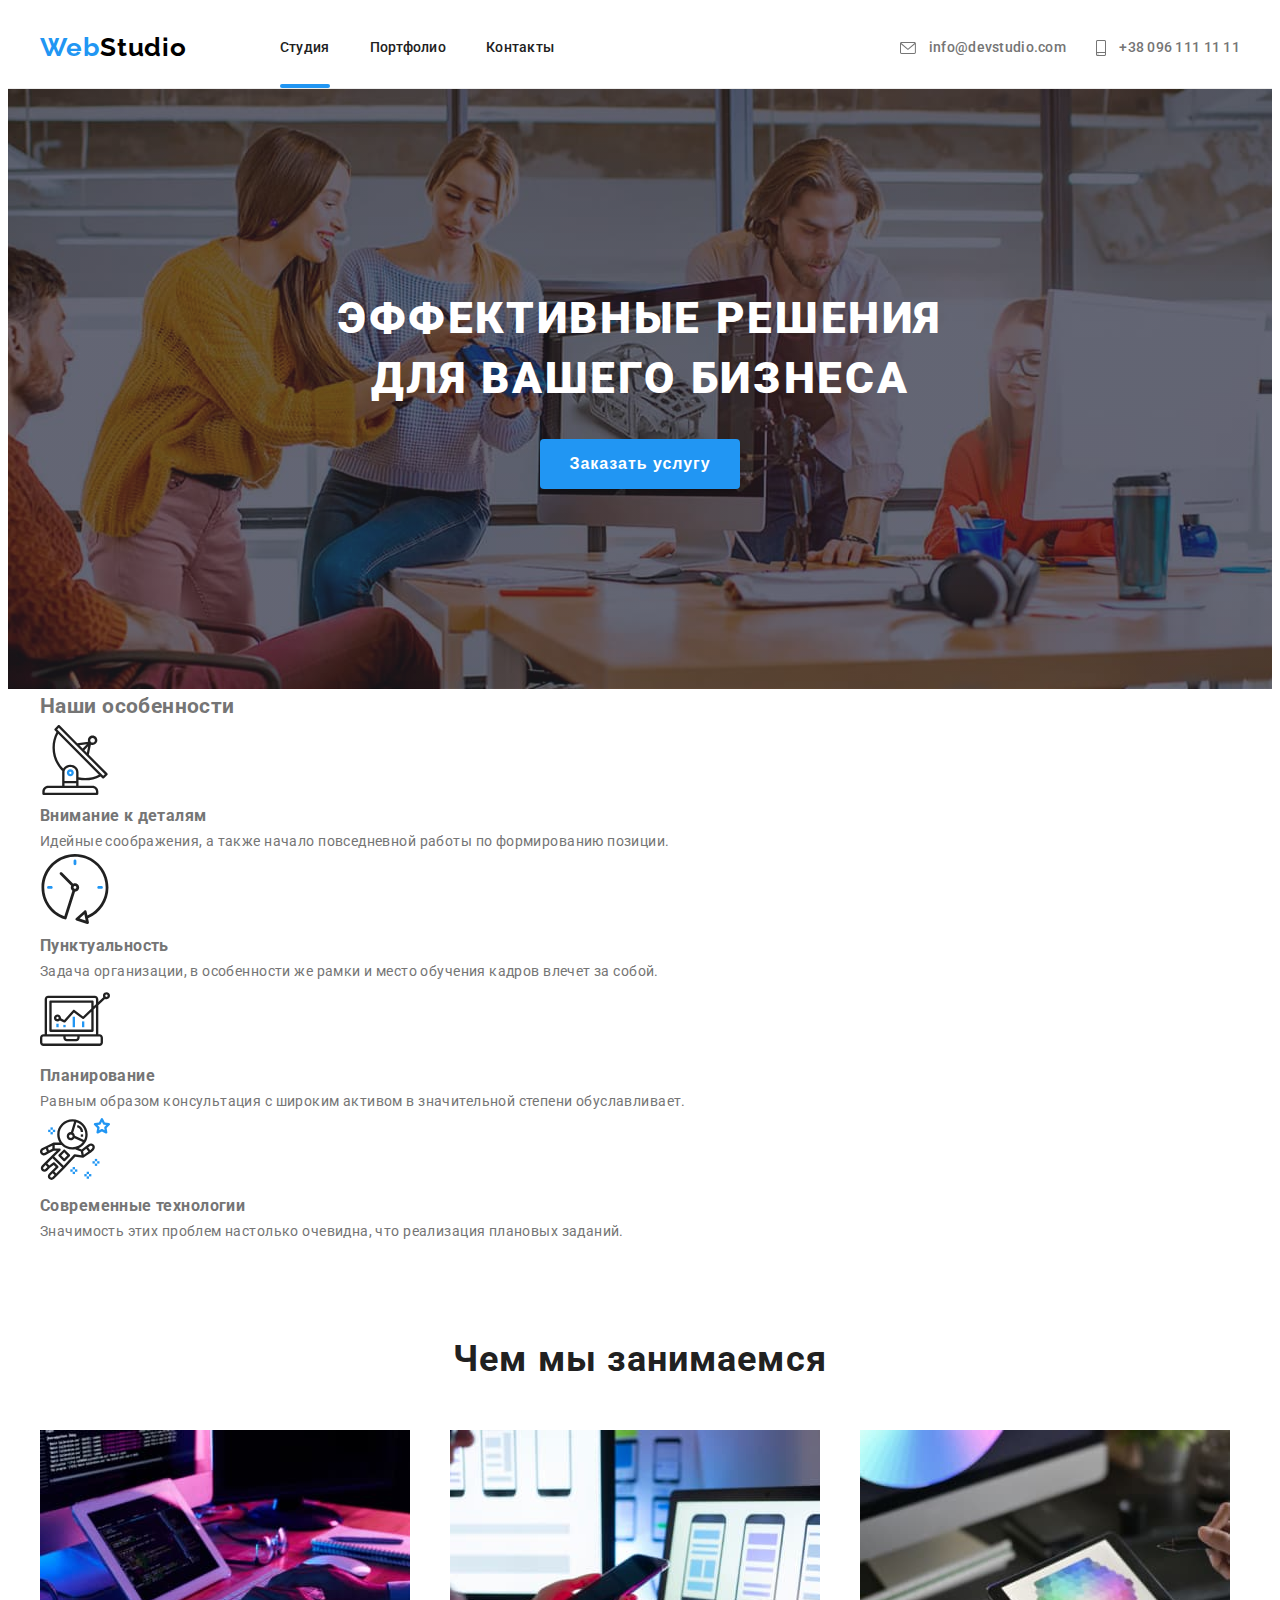
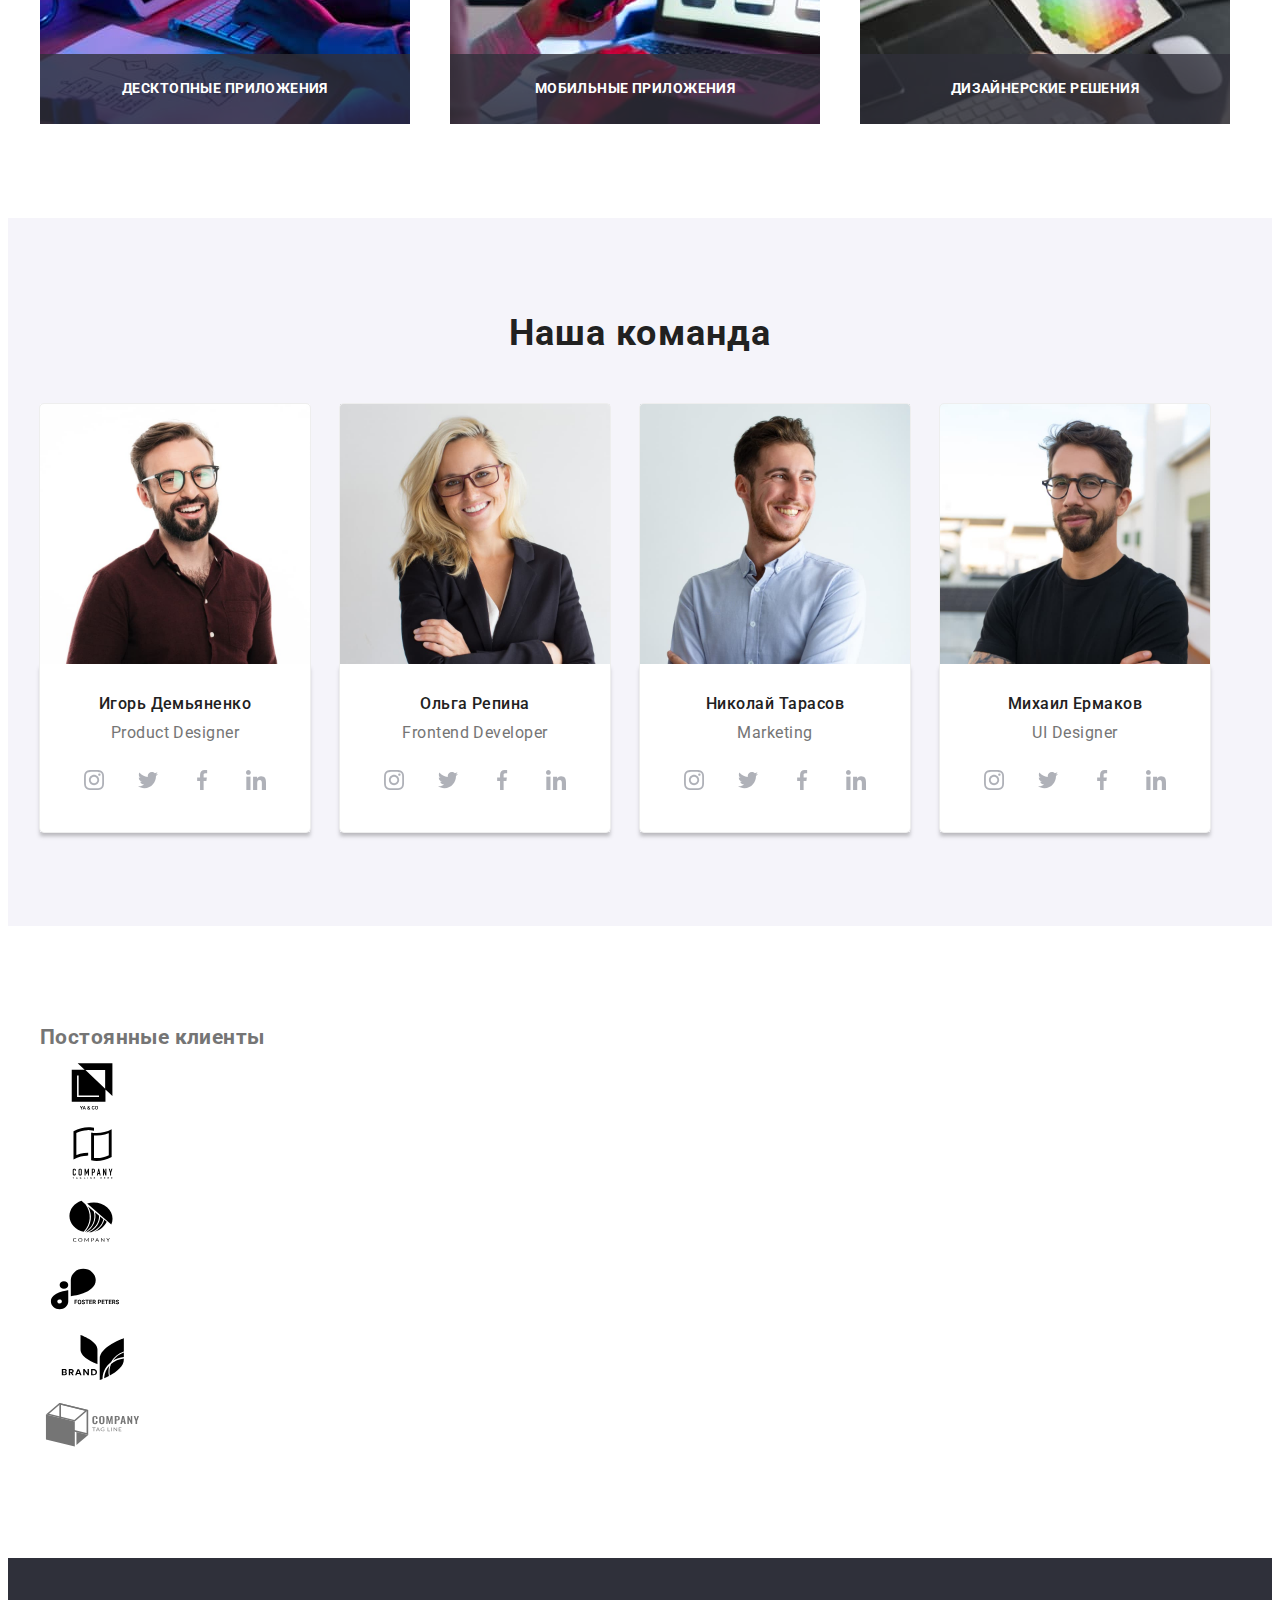
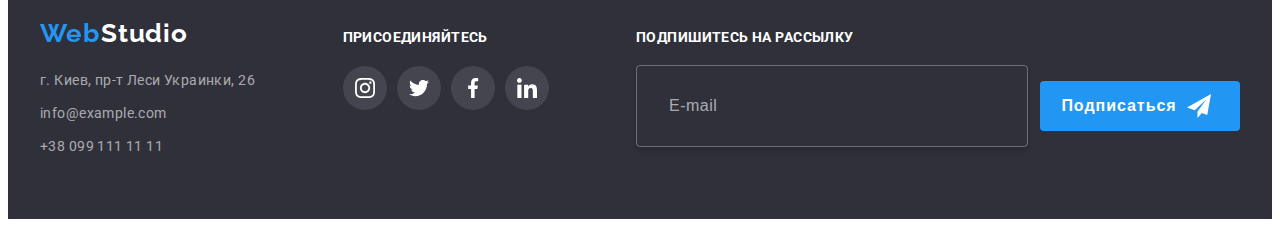
==== commit 9064f434: "style" ====
--- a/index.html
+++ b/index.html
@@ -19,7 +19,7 @@
       crossorigin="anonymous"
       referrerpolicy="no-referrer"
     /> -->
-    <!-- <link rel="stylesheet" href="./css/styles.css" /> -->
+    <link rel="stylesheet" href="./css/main.min.css" />
   </head>
 
   <body class="header-container">
@@ -77,54 +77,56 @@
         </div>
       </section>
       <!--our features-->
-      <section class="features section">
+      <section class="features features--section">
         <div class="container">
-          <h2 class="features-title section-title">Наши особенности</h2>
-          <ul class="features-list list">
-            <li class="features-item">
-              <div class="features-thumb">
-                <svg class="features-icon" width="70" height="70">
+          <h2 class="features__title features--section__title">
+            Наши особенности
+          </h2>
+          <ul class="features__list list">
+            <li class="features__item">
+              <div class="features__thumb">
+                <svg class="features__icon" width="70" height="70">
                   <use href="./images/decore/icons.svg#icon-antenna"></use>
                 </svg>
               </div>
-              <h3 class="features-item-title">Внимание к деталям</h3>
-              <p class="features-text">
+              <h3 class="features__item-title">Внимание к деталям</h3>
+              <p class="features__text">
                 Идейные соображения, а также начало повседневной работы по
                 формированию позиции.
               </p>
             </li>
-            <li class="features-item">
-              <div class="features-thumb">
-                <svg class="features-icon" width="70" height="70">
+            <li class="features__item">
+              <div class="features__thumb">
+                <svg class="features__icon" width="70" height="70">
                   <use href="./images/decore/icons.svg#icon-clock"></use>
                 </svg>
               </div>
-              <h3 class="features-item-title">Пунктуальность</h3>
-              <p class="features-text">
+              <h3 class="features__item-title">Пунктуальность</h3>
+              <p class="features__text">
                 Задача организации, в особенности же рамки и место обучения
                 кадров влечет за собой.
               </p>
             </li>
-            <li class="features-item">
-              <div class="features-thumb">
-                <svg class="features-icon" width="70" height="70">
+            <li class="features__item">
+              <div class="features__thumb">
+                <svg class="features__icon" width="70" height="70">
                   <use href="./images/decore/icons.svg#icon-diagram"></use>
                 </svg>
               </div>
-              <h3 class="features-item-title">Планирование</h3>
-              <p class="features-text">
+              <h3 class="features__item-title">Планирование</h3>
+              <p class="features__text">
                 Равным образом консультация с широким активом в значительной
                 степени обуславливает.
               </p>
             </li>
-            <li class="features-item">
-              <div class="features-thumb">
-                <svg class="features-icon" width="70" height="70">
+            <li class="features__item">
+              <div class="features__thumb">
+                <svg class="features__icon" width="70" height="70">
                   <use href="./images/decore/icons.svg#icon-astronaut"></use>
                 </svg>
               </div>
-              <h3 class="features-item-title">Современные технологии</h3>
-              <p class="features-text">
+              <h3 class="features__item-title">Современные технологии</h3>
+              <p class="features__text">
                 Значимость этих проблем настолько очевидна, что реализация
                 плановых заданий.
               </p>
@@ -377,45 +379,45 @@
       <!-- our clients -->
       <section class="clients section">
         <div class="container">
-          <h2 class="clients-title section-title">Постоянные клиенты</h2>
-          <ul class="clients-list list">
-            <li class="clients-item">
-              <a class="clients-link link">
-                <svg class="clients-icon" width="106" height="60">
+          <h2 class="clients__title section__title">Постоянные клиенты</h2>
+          <ul class="clients__list list">
+            <li class="clients__item">
+              <a class="clients__link link">
+                <svg class="clients__icon" width="106" height="60">
                   <use href="./images/decore/icons.svg#icon-Logo-e"></use>
                 </svg>
               </a>
             </li>
-            <li class="clients-item">
-              <a class="clients-link link">
-                <svg class="clients-icon" width="106" height="60">
+            <li class="clients__item">
+              <a class="clients__link link">
+                <svg class="clients__icon" width="106" height="60">
                   <use href="./images/decore/icons.svg#icon-Logo-d"></use>
                 </svg>
               </a>
             </li>
-            <li class="clients-item">
-              <a class="clients-link link">
-                <svg class="clients-icon" width="106" height="60">
+            <li class="clients__item">
+              <a class="clients__link link">
+                <svg class="clients__icon" width="106" height="60">
                   <use href="./images/decore/icons.svg#icon-Logo-f"></use>
                 </svg>
               </a>
             </li>
-            <li class="clients-item">
-              <a class="clients-link link">
-                <svg class="clients-icon" width="106" height="60">
+            <li class="clients__item">
+              <a class="clients__link link">
+                <svg class="clients__icon" width="106" height="60">
                   <use href="./images/decore/icons.svg#icon-Logo-c"></use>
                 </svg>
               </a>
             </li>
-            <li class="clients-item">
-              <a class="clients-link link">
-                <svg class="clients-icon" width="106" height="60">
+            <li class="clients__item">
+              <a class="clients__link link">
+                <svg class="clients__icon" width="106" height="60">
                   <use href="./images/decore/icons.svg#icon-Logo-b"></use>
                 </svg>
               </a>
             </li>
-            <li class="clients-item">
-              <a class="clients-link link">
+            <li class="clients__item">
+              <a class="clients__link link">
                 <svg class="clients-icon" width="106" height="60">
                   <use href="./images/decore/icons.svg#icon-Logo"></use>
                 </svg>
--- a/css/main.min.css
+++ b/css/main.min.css
@@ -0,0 +1 @@
+:root{--main-title-color: #ffffff;--title-color: #212121;--main-text-color: #757575;--main-accent-color: #2196f3;--logo-color: #000000;--footer-contacts-color: #ffffff99;--secondary-background-color: #ffffff;--header-color: #ffffff;--footer-color: #2f303a;--background-section: #f5f4fa;--first-button-color: #f5f4fa;--second-button-color: #2196f3;--card-border-color: #eeeeee;--project-item-gap: 30px;--social-network-main-color: #afb1b8;--social-network-accent-color: #ffffff;--timing-function: cubic-bezier(0.4, 0, 0.2, 1)}.list{margin:0;padding:0;list-style:none}.link{text-decoration:none;color:inherit}.container{margin-left:auto;margin-right:auto;width:1200px;padding-left:15px;padding-right:15px}.section-title{margin-top:0;margin-bottom:50px;font-weight:bold;font-size:36px;line-height:1.17;text-align:center;letter-spacing:.03em;color:var(--title-color)}.section{padding-bottom:94px;padding-top:94px}button{cursor:pointer}body{background-color:var(--secondary-background-color);font-family:"Roboto",sans-serif;font-weight:normal;font-size:14px;line-height:1.71;letter-spacing:.03em;color:var(--main-text-color)}h1,h2,h3,h4,h5,h6,p{margin:0;padding:0}img{display:block;max-width:100%;height:auto}.header{background-color:var(--header-color);border-bottom:1px solid #ececec}.nav-holder{display:flex;align-items:center}.header-navigation{display:flex;align-items:center;justify-content:center}.header-logo{font-family:"Raleway",sans-serif;font-style:normal;font-weight:bold;font-size:26px;line-height:1.19;letter-spacing:.03em;word-spacing:-6px;padding-top:24px;padding-bottom:25px}.header-web{color:var(--main-accent-color)}.header-studio{color:var(--logo-color)}.header-list{display:flex;margin-left:93px}.header-item:not(:last-child){margin-right:40px}.header-link{display:flex;padding-top:32px;padding-bottom:32px;font-weight:500;font-size:14px;line-height:1.14;letter-spacing:.02em;color:var(--title-color);position:relative;transition:color 250ms var(--timing-function)}.header-link:hover,.header-link:focus{color:var(--main-accent-color)}.header-link.underline::after{content:"";width:100%;height:4px;background-color:var(--main-accent-color);border-radius:2px;position:absolute;left:0;bottom:0}.header-contacts-list .link{font-weight:500;font-size:14px;line-height:1.14;letter-spacing:.02em;color:var(--main-text-color)}.header-contacts-list .link:hover,.header-contacts-list .link:focus{color:var(--main-accent-color)}.header-contacts-list{display:flex;margin-left:auto}.header-contacts{display:flex;align-items:center}.header-contacts+.header-contacts{margin-left:var(--project-item-gap)}.header-mail,.header-tel{transition:color 250ms var(--timing-function)}.header-icon{display:inline-block;vertical-align:middle;margin-right:10px;fill:currentColor}.order-service{padding-top:200px;padding-bottom:200px;background-color:var(--footer-color);background-image:linear-gradient(rgba(47, 48, 58, 0.4), rgba(47, 48, 58, 0.4)),url(../images/decore/bg.jpg);background-repeat:no-repeat;background-position:center;background-size:cover;text-align:center}.order-service-title{margin-bottom:30px;margin-left:auto;margin-right:auto;width:696px;font-weight:900;font-size:44px;line-height:1.36;letter-spacing:.06em;text-transform:uppercase;color:var(--main-title-color)}.order-service-btn{display:flex;align-items:center;text-align:center;border-radius:4px;border:1px solid var(--second-button-color);border-color:transparent;align-self:center;margin:0 auto;width:200px;height:50px;justify-content:center;box-shadow:0px 4px 4px rgba(0,0,0,.15);font-weight:bold;font-size:16px;line-height:1.87;letter-spacing:.06em;color:var(--main-title-color);background-color:var(--second-button-color)}.order-service-btn:active,.order-service-btn:focus{color:var(--main-title-color)}.features{padding-bottom:0}.features-title{display:none}.features-list{display:flex;align-items:center;justify-content:space-between}.features-item{width:270px}.features-item-title{margin-bottom:10px;font-weight:700;font-size:14px;line-height:1.14;text-transform:uppercase;color:var(--title-color)}.features-thumb{display:flex;align-items:center;justify-content:center;width:270px;height:120px;background-color:var(--background-section);border-radius:4px;margin-bottom:30px}.specialities-list{display:flex;flex-wrap:wrap;margin-left:calc(-1 * var(--project-item-gap));margin-top:calc(-1 * var(--project-item-gap))}.specialities-item{flex-basis:calc(100% / 3 - var(--project-item-gap));margin-left:var(--project-item-gap);margin-top:var(--project-item-gap);position:relative}.specialities-item-lable{display:flex;justify-content:center;align-items:center;width:370px;height:70px;background-color:rgba(47,48,58,.8);position:absolute;bottom:0;left:0}.specialities-item-text{font-weight:700;font-size:14px;line-height:1.14;text-align:center;letter-spacing:.03em;text-transform:uppercase;color:var(--main-title-color)}.team{background-color:var(--background-section)}.team-list{display:flex;margin-left:calc(-1 * var(--project-item-gap));margin-top:calc(-1 * var(--project-item-gap))}.team-card{padding-top:30px;padding-bottom:30px;box-shadow:0px 4px 4px rgba(0,0,0,.25)}.team-item{background-color:var(--secondary-background-color);outline:1px solid var(--card-border-color);border-radius:4px;margin-top:var(--project-item-gap);margin-left:var(--project-item-gap)}.team-person{margin-top:0px;margin-bottom:10px;font-weight:500;font-size:16px;line-height:1.19;text-align:center;letter-spacing:.03em;color:var(--title-color)}.team-text{margin-top:0;margin-bottom:0px;font-size:16px;line-height:1.19;text-align:center;letter-spacing:.03em;color:var(--main-text-color)}.team-social-list{display:flex;justify-content:center;margin-top:16px}.team-social-item{width:44px;height:44px}.team-social-item+.team-social-item{margin-left:10px}.team-social-link{width:100%;height:100%;border-radius:50%;display:flex;align-items:center;justify-content:center;background-color:var(--secondary-background-color);color:var(--social-network-main-color);transition:color 250ms var(--timing-function),background-color 250ms var(--timing-function)}.team-social-link:hover,.team-social-link:focus{color:var(--social-network-accent-color);background-color:var(--main-accent-color)}.team-social-icon{fill:currentColor}.clients-list{display:flex;align-items:center;justify-content:center}.clients-item{width:170px;height:92px;border:1px solid var(--social-network-main-color);border-radius:4px;transition:border 250ms var(--timing-function)}.clients-item+.clients-item{margin-left:var(--project-item-gap)}.clients-link{width:100%;height:100%;display:flex;align-items:center;justify-content:center;color:var(--social-network-main-color);transition:color 250ms var(--timing-function)}.clients-link:hover,.clients-link:focus{color:var(--main-accent-color)}.clients-item:hover,.clients-item:focus{border:1px solid var(--main-accent-color)}.clients-icon{fill:currentColor}.footer{background-color:var(--footer-color);padding-top:60px;padding-bottom:60px}.footer-address-link{font-family:"Roboto",sans-serif;font-style:normal;font-weight:normal;font-size:14px;line-height:1.71;letter-spacing:.03em;color:var(--footer-contacts-color);transition:color 250ms var(--timing-function)}.footer-address-link:hover,.footer-address-link:focus{color:var(--main-title-color)}.footer-logo{display:inline-block;margin-bottom:20px;font-family:"Raleway",sans-serif;font-style:normal;font-weight:bold;font-size:26px;line-height:1.19;letter-spacing:.03em;word-spacing:-5px}.footer-contact-item:not(:last-child){margin-bottom:9px}.footer-web{color:var(--main-accent-color)}.footer-studio{color:var(--main-title-color)}.footer-links{display:flex;align-items:baseline;justify-content:space-between}.footer-address{display:flex;flex-direction:column}.footer-contacts{display:flex;flex-direction:column}.footer-social{display:flex;flex-direction:column}.footer-social-title{margin-bottom:20px;color:var(--main-title-color);font-weight:bold;font-size:14px;line-height:1.14;letter-spacing:.03em;text-transform:uppercase}.footer-social-list{display:flex}.footer-social-item{width:44px;height:44px}.footer-social-item+.footer-social-item{margin-left:10px}.footer-social-link{width:100%;height:100%;border-radius:50%;display:flex;align-items:center;justify-content:center;background-color:rgba(255,255,255,.1);color:var(--social-network-accent-color);transition:background-color 250ms var(--timing-function)}.footer-social-link:hover,.footer-social-link:focus{color:var(--main-title-color);background-color:var(--main-accent-color)}.footer-social-icon{fill:currentColor}.footer-email-send{display:flex;align-items:center;justify-content:center}.footer-email-title{margin-bottom:20px;font-weight:700;font-size:14px;line-height:16px;letter-spacing:.03em;text-transform:uppercase;color:var(--main-title-color)}.footer-email-input{width:358px;height:50px;border:1px solid rgba(255,255,255,.3);box-shadow:0px 4px 4px rgba(0,0,0,.15);border-radius:4px;background-color:transparent;color:rgba(255,255,255,.6);font-size:16px;line-height:1.25;letter-spacing:.03em;padding:15px 16px}.footer-email-input::-moz-placeholder{padding:15px 16px;font-size:16px;line-height:1.25;letter-spacing:.03em;color:rgba(255,255,255,.6)}.footer-email-input:-ms-input-placeholder{padding:15px 16px;font-size:16px;line-height:1.25;letter-spacing:.03em;color:rgba(255,255,255,.6)}.footer-email-input::placeholder{padding:15px 16px;font-size:16px;line-height:1.25;letter-spacing:.03em;color:rgba(255,255,255,.6)}.footer-btn{display:flex;align-items:center;justify-content:center;width:200px;height:50px;font-weight:700;font-size:16px;line-height:1.87;text-align:center;letter-spacing:.06em;color:var(--main-title-color);align-self:center;border-radius:4px;border:1px solid var(--second-button-color);border-color:transparent;transition:box-shadow 250ms var(--timing-function);margin-left:12px;background-color:var(--second-button-color)}.footer-icon-send{margin:13px 8px 13px 10px}.footer-btn:focus,.footer-btn:hover{box-shadow:0px 4px 4px rgba(0,0,0,.15)}.backdrop{width:100vw;height:100vh;background-color:rgba(0,0,0,.2);position:fixed;top:0;left:0;opacity:1;transition:opacity 250ms var(--timing-function),visibility 250ms var(--timing-function)}.is-hidden{visibility:hidden;opacity:0;pointer-events:none}.backdrop.is-hidden .modal{transform:translate(-50%, -50%) scale(0.2)}.modal{background-color:var(--secondary-background-color);border-radius:4px;position:absolute;top:50%;left:50%;padding:40px 40px;transform:translate(-50%, -50%);transform:translate(-50%, -50%) scale(1);transition:transform 250ms var(--timing-function)}.modal-close-btn{display:flex;justify-content:center;align-items:center;width:30px;height:30px;background-color:var(--secondary-background-color);border-radius:50%;border:1px solid rgba(0,0,0,.1);position:absolute;top:8px;right:8px;transition:fill 250ms var(--timing-function)}.modal-close-btn:hover,.modal-close-btn:focus{fill:var(--main-accent-color)}.form{display:flex;flex-direction:column;align-items:center;justify-content:center;margin-bottom:0}.modal-title{font-weight:700;font-size:20px;line-height:1.15;text-align:center;letter-spacing:.03em;color:var(--title-color);margin-bottom:12px}.modal-form{width:448px}.form-field{display:flex;flex-direction:column;margin-bottom:10px;position:relative}.form-field:last-child{margin-bottom:0}.form-field input{margin:0;padding:11px 42px;border:1px solid rgba(33,33,33,.2);border-radius:4px;background-color:transparent;transition:border-color 250ms cubic-bezier(0.4, 0, 0.2, 1)}.form-field label{margin-bottom:4px;color:#757575;font-weight:normal;font-size:12px;line-height:1.16;letter-spacing:.01em}.modal-form-input-icon{display:inline-block;width:18px;height:18px;background-color:transparent;position:absolute;top:50%;left:12px;transition:fill 250ms var(--timing-function)}.modal-form-input:hover~.modal-form-input-icon,.modal-form-input:focus~.modal-form-input-icon{fill:var(--main-accent-color)}.form-field:focus-within>.modal-form-input-icon{fill:var(--main-accent-color)}.form-field:focus-within>.modal-form-input{border:1px solid var(--main-accent-color);outline:none}.form-field textarea::-moz-placeholder{color:rgba(117,117,117,.5)}.form-field textarea:-ms-input-placeholder{color:rgba(117,117,117,.5)}.form-field textarea::placeholder{color:rgba(117,117,117,.5)}textarea{resize:none;padding:12px 16px;border-radius:4px;width:448px;min-height:120px;border:1px solid rgba(33,33,33,.2);transition:border-color 250ms cubic-bezier(0.4, 0, 0.2, 1)}.modal-form-input:hover,.modal-form-input:focus{border-color:var(--main-accent-color)}.form-checkbox{display:flex;width:425px;align-items:center;justify-content:center;margin:20px 11px 30px 14px}.form-checkbox-input{position:absolute;width:1px;height:1px;margin:-1px;border:0;padding:0;clip:rect(0 0 0 0);overflow:hidden}.form-checkbox-icon{display:block;width:16px;height:15px;background-color:transparent;border-radius:2px;border:1px solid var(--title-color);margin-right:7px}.form-checkbox-input:checked+.form-checkbox-icon{background-color:var(--second-button-color);background-image:url(../images/decore/checked.svg);background-repeat:no-repeat;background-size:contain;background-origin:border-box;border:1px solid var(--second-button-color)}.form-checkbox-text{display:flex;align-items:center;justify-content:center;font-size:14px;line-height:1.71;letter-spacing:.03em;color:var(--main-text-color)}.form-checkbox-link{text-decoration:underline;color:var(--main-accent-color);font-size:14px;line-height:1.71;letter-spacing:.03em}.modal-form-btn{display:flex;align-items:center;justify-content:center}.form-send-btn{display:flex;align-items:center;justify-content:center;width:200px;height:50px;font-weight:700;font-size:16px;line-height:1.87;text-align:center;letter-spacing:.06em;color:var(--main-title-color);align-self:center;border-radius:4px;border:1px solid var(--second-button-color);border-color:transparent;transition:box-shadow 250ms var(--timing-function);margin-left:12px;background-color:var(--second-button-color)}.form-send-btn:focus,.form-send-btn:hover{box-shadow:0px 4px 4px rgba(0,0,0,.15)}.filters-btn{font-family:"Roboto",sans-serif;font-style:normal;font-weight:500;font-size:16px;line-height:1.62;text-align:center;letter-spacing:.03em;color:var(--title-color);background-color:var(--first-button-color);cursor:pointer;border-radius:4px;border-color:transparent;padding:6px 22px;transition:color 250ms var(--timing-function),box-shadow 250ms var(--timing-function),background-color 250ms var(--timing-function)}.filters-btn:hover,.filters-btn:focus,.filters-btn:active{color:var(--main-title-color);background-color:var(--second-button-color);box-shadow:0px 4px 4px rgba(0,0,0,.25)}.filters{display:flex;align-items:center;justify-content:center;margin-bottom:50px}.filters-item:not(:last-child){margin-right:8px}.portfolio-title{display:none}.projects{display:flex;flex-wrap:wrap;margin-left:calc(-1 * var(--project-item-gap));margin-top:calc(-1 * var(--project-item-gap))}.projects-item{flex-basis:calc(100% / 3 - var(--project-item-gap));margin-left:var(--project-item-gap);margin-top:var(--project-item-gap);outline:1px solid var(--card-border-color);background-color:var(--secondary-background-color);transition:box-shadow 250ms cubic-bezier(0.4, 0, 0.2, 1)}.projects-item:hover,.projects-item:focus{box-shadow:0px 4px 4px rgba(0,0,0,.25)}.projects-overlay{position:relative;top:0;left:0;overflow:hidden}.projects-img{display:block;max-width:100%}.projects-title{margin-top:0;margin-bottom:0;font-weight:bold;font-size:18px;line-height:2;letter-spacing:.06em;color:var(--title-color)}.projects-text{margin-top:4px;margin-bottom:0;font-size:16px;line-height:1.87;letter-spacing:.03em;color:var(--main-text-color);overflow:auto}.projects-content{padding:20px 24px}.projects-item-description{width:100%;height:100%;background-color:rgba(33,150,243,.9);display:inline-block;position:absolute;top:0;left:0;opacity:0;transition:transform 250ms cubic-bezier(0.4, 0, 0.2, 1);transform:translateY(100%)}.projects-item:hover .projects-item-description,.projects-item:focus .projects-item-description{opacity:1;transform:translateY(0)}.projects-item-text{font-weight:400;font-size:18px;line-height:1.56;letter-spacing:.03em;color:var(--main-title-color);text-align:left;width:370px;height:auto;padding:63px 24px}/*# sourceMappingURL=main.min.css.map */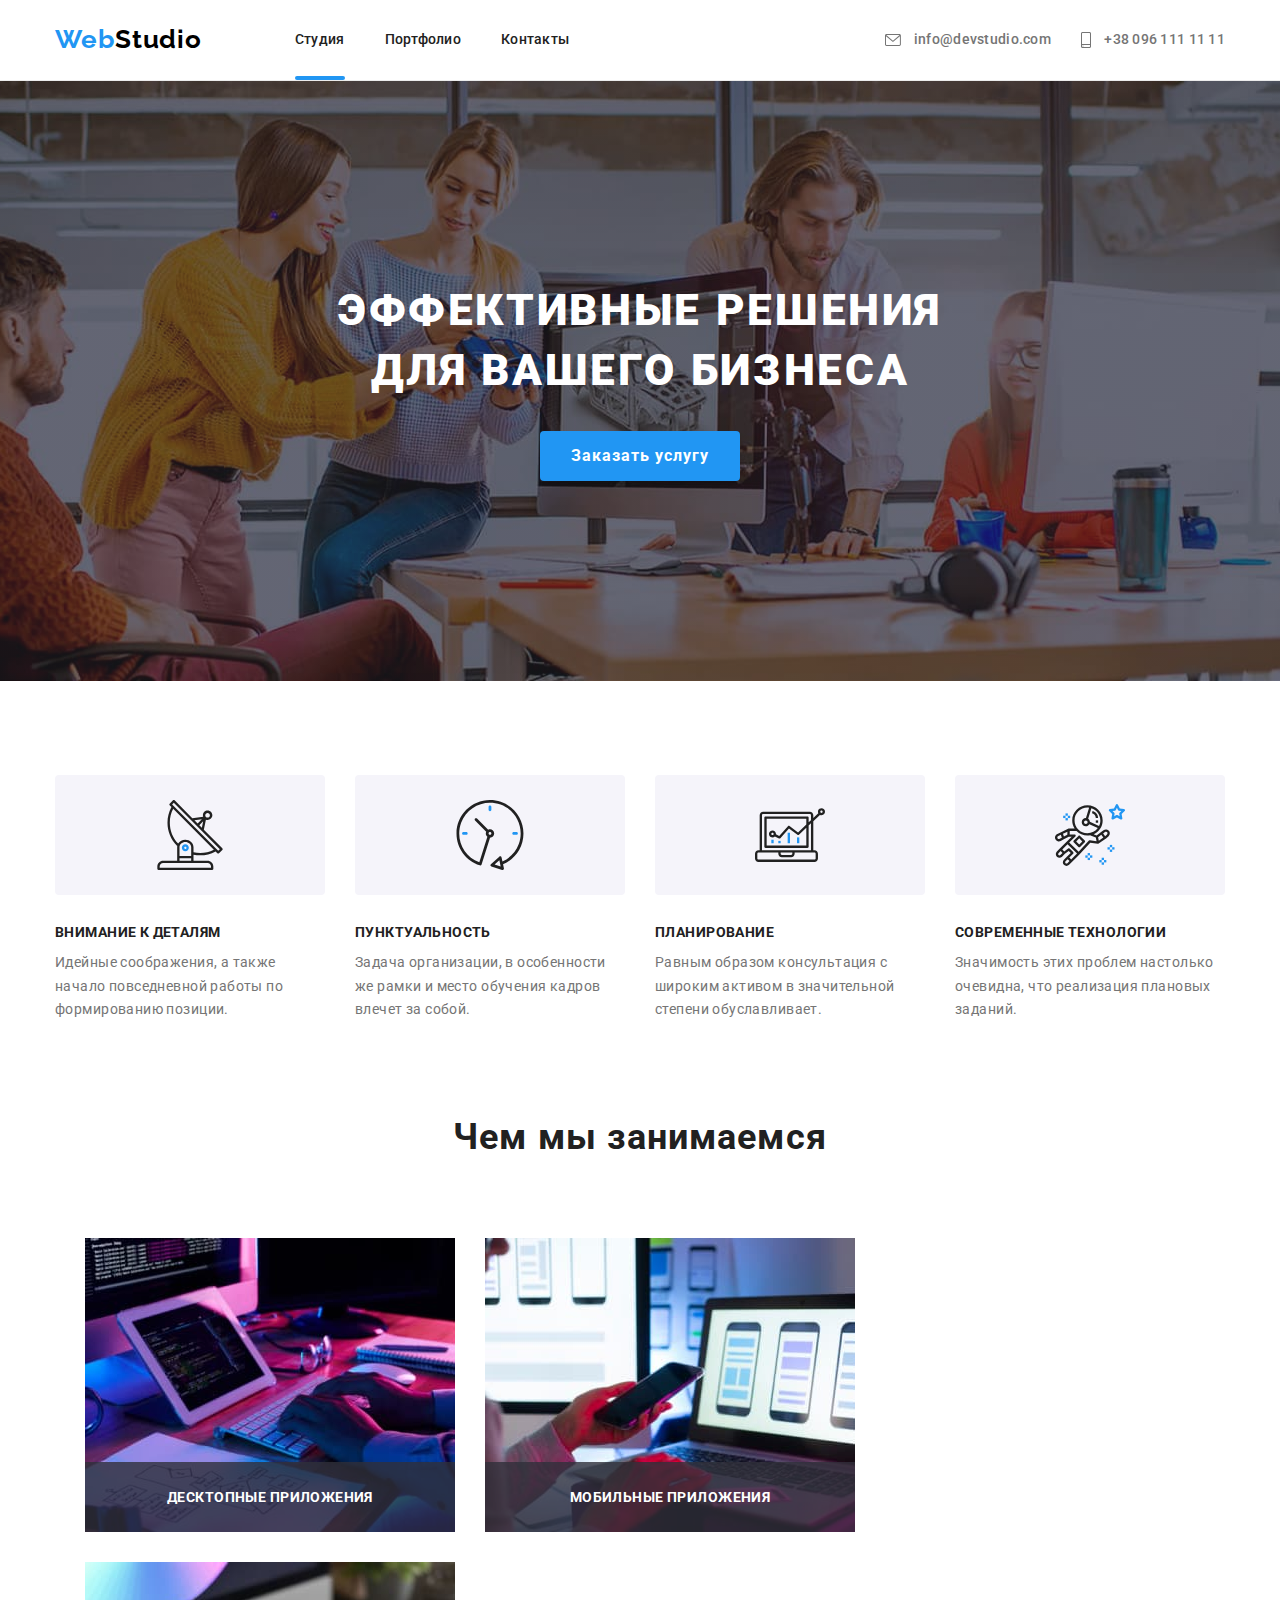
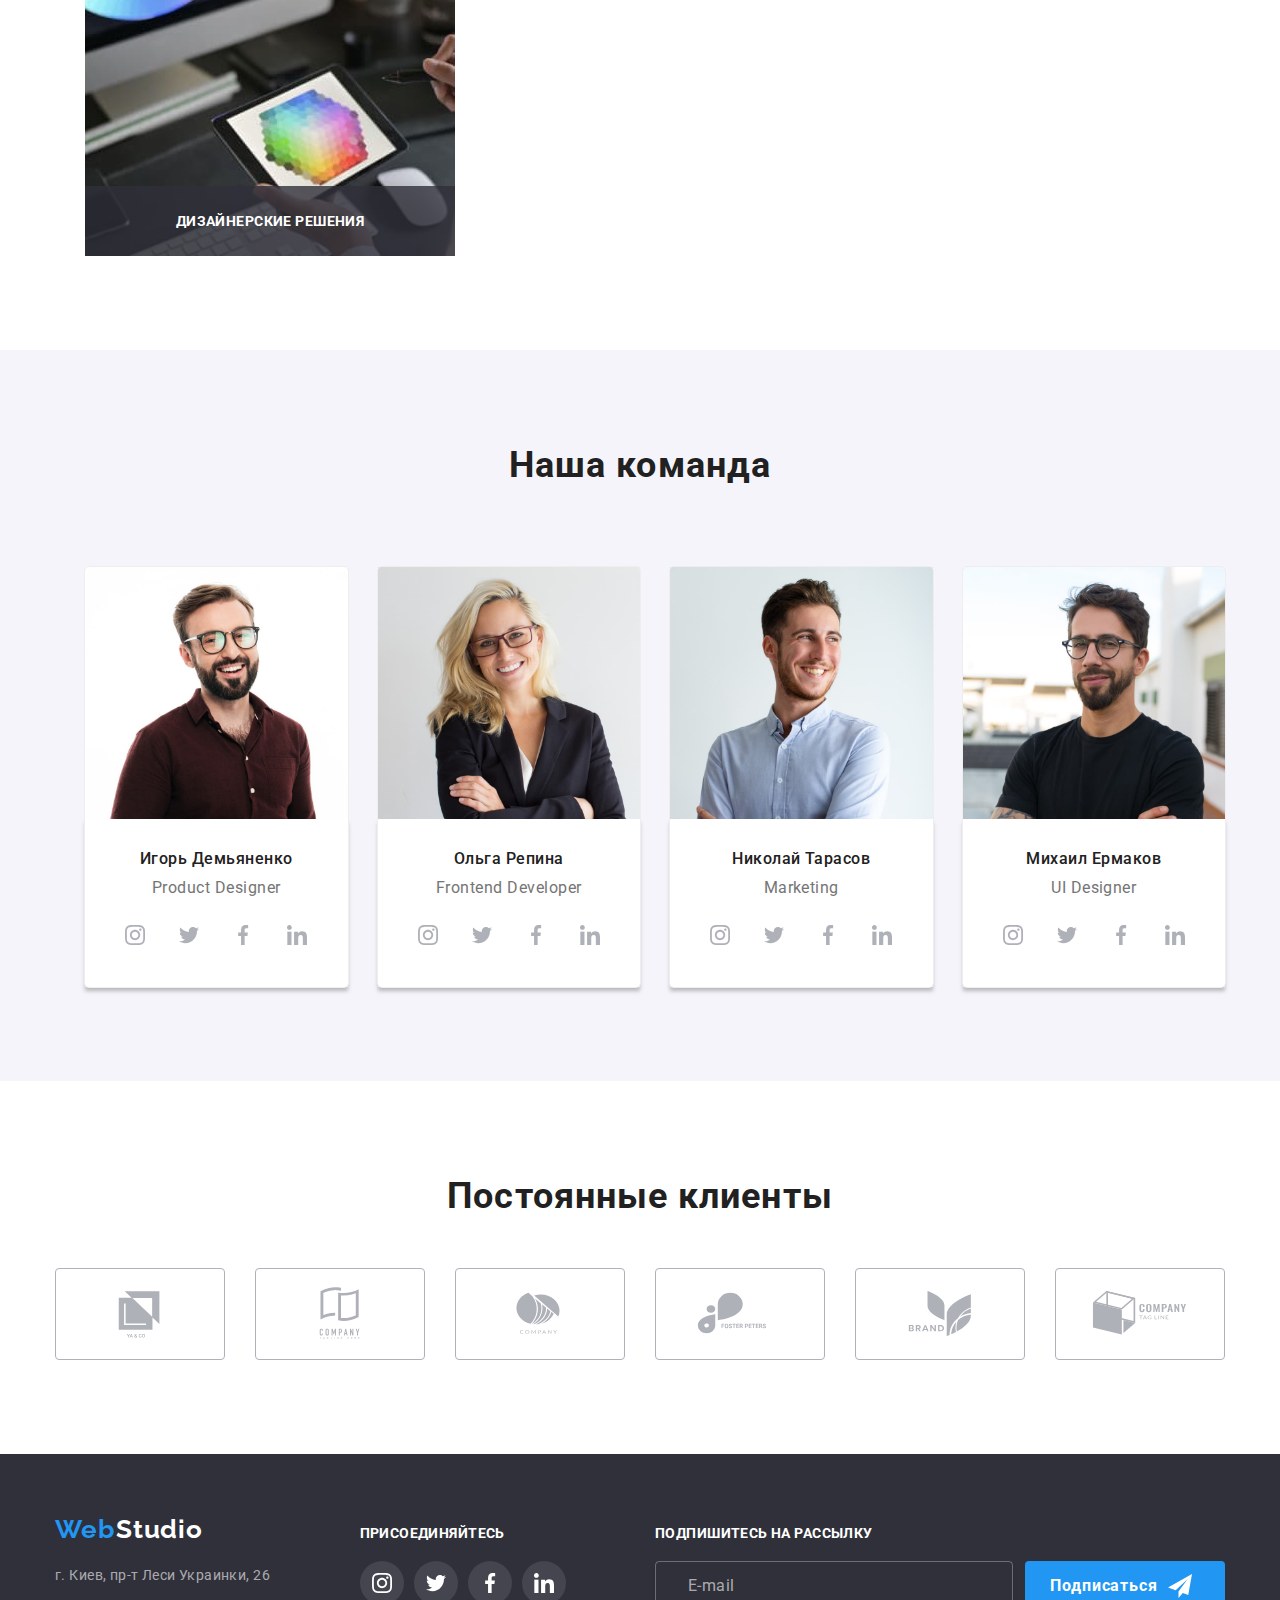
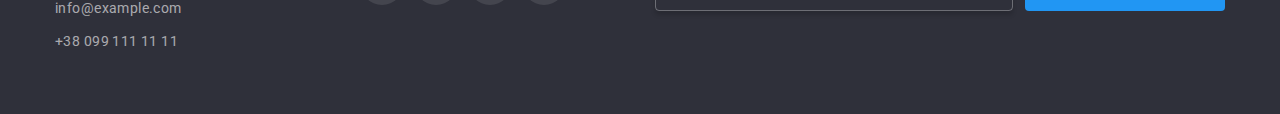
==== commit e2f742c7: "continue sass bem" ====
--- a/index.html
+++ b/index.html
@@ -26,35 +26,35 @@
     <!-- The top of the site - header  -->
     <header class="header">
       <div class="container nav-holder">
-        <nav class="header-navigation">
-          <a class="header-logo link" href="/">
-            <span class="header-web" lang="en">Web</span>
-            <span class="header-studio" lang="en">Studio</span>
+        <nav class="header__navigation">
+          <a class="header__logo link" href="/">
+            <span class="header__web" lang="en">Web</span>
+            <span class="header__studio" lang="en">Studio</span>
           </a>
-          <ul class="header-list list">
-            <li class="header-item">
-              <a class="header-link link underline" href="">Студия</a>
-            </li>
-            <li class="header-item">
-              <a class="header-link link" href="./portfolio.html">Портфолио</a>
-            </li>
-            <li class="header-item">
-              <a class="header-link link" href="">Контакты</a>
+          <ul class="header__list list">
+            <li class="header__item">
+              <a class="header__link link underline" href="">Студия</a>
+            </li>
+            <li class="header__item">
+              <a class="header__link link" href="./portfolio.html">Портфолио</a>
+            </li>
+            <li class="header__item">
+              <a class="header__link link" href="">Контакты</a>
             </li>
           </ul>
         </nav>
-        <ul class="header-contacts-list list">
-          <li class="header-contacts">
-            <a class="header-mail link" href="mailto:info@devstudio.com ">
-              <svg class="header-icon" width="16" height="12">
+        <ul class="header__contacts-list list">
+          <li class="header__contacts">
+            <a class="header__mail link" href="mailto:info@devstudio.com ">
+              <svg class="header__icon" width="16" height="12">
                 <use href="./images/decore/icons.svg#icon-envelope"></use>
               </svg>
               info@devstudio.com
             </a>
           </li>
-          <li class="header-contacts">
-            <a class="header-tel link" href="tel:+380961111111">
-              <svg class="header-icon" width="10" height="16">
+          <li class="header__contacts">
+            <a class="header__tel link" href="tel:+380961111111">
+              <svg class="header__icon" width="10" height="16">
                 <use href="./images/decore/icons.svg#icon-tel"></use>
               </svg>
               +38 096 111 11 11
@@ -68,20 +68,18 @@
       <!--banner-->
       <section class="order-service">
         <div class="container">
-          <h1 class="order-service-title">
+          <h1 class="order-service__title">
             Эффективные решения для вашего бизнеса
           </h1>
-          <button data-modal-open class="order-service-btn" type="button">
+          <button data-modal-open class="order-service__btn" type="button">
             Заказать услугу
           </button>
         </div>
       </section>
       <!--our features-->
-      <section class="features features--section">
+      <section class="features section">
         <div class="container">
-          <h2 class="features__title features--section__title">
-            Наши особенности
-          </h2>
+          <h2 class="features__title section-title">Наши особенности</h2>
           <ul class="features__list list">
             <li class="features__item">
               <div class="features__thumb">
@@ -379,7 +377,7 @@
       <!-- our clients -->
       <section class="clients section">
         <div class="container">
-          <h2 class="clients__title section__title">Постоянные клиенты</h2>
+          <h2 class="clients__title section-title">Постоянные клиенты</h2>
           <ul class="clients__list list">
             <li class="clients__item">
               <a class="clients__link link">
@@ -418,7 +416,7 @@
             </li>
             <li class="clients__item">
               <a class="clients__link link">
-                <svg class="clients-icon" width="106" height="60">
+                <svg class="clients__icon" width="106" height="60">
                   <use href="./images/decore/icons.svg#icon-Logo"></use>
                 </svg>
               </a>
@@ -430,15 +428,15 @@
     <!-- the bottom of the page - footer -->
     <footer class="footer">
       <div class="container footer-links">
-        <address class="footer-address">
-          <a class="footer-logo link" href="/">
-            <span class="footer-web" lang="en">Web</span>
-            <span class="footer-studio" lang="en">Studio</span>
+        <address class="footer__address">
+          <a class="footer__logo link" href="/">
+            <span class="footer__web" lang="en">Web</span>
+            <span class="footer__studio" lang="en">Studio</span>
           </a>
-          <ul class="footer-contacts list">
-            <li class="footer-contact-item">
+          <ul class="footer__contacts list">
+            <li class="footer__contact-item">
               <a
-                class="footer-address-link link"
+                class="footer__address-link link"
                 href="https://goo.gl/maps/x1Q4HFGsdDY8duNA9"
                 target="_blank"
                 rel="noopener noreferrer"
@@ -446,47 +444,47 @@
                 г. Киев, пр-т Леси Украинки, 26
               </a>
             </li>
-            <li class="footer-contact-item">
+            <li class="footer__contact-item">
               <a
-                class="footer-address-link mail link"
+                class="footer__address-link mail link"
                 href="mailto:info@example.com"
                 >info@example.com</a
               >
             </li>
-            <li class="footer-contact-item">
-              <a class="footer-address-link tel link" href="tel:+380991111111"
+            <li class="footer__contact-item">
+              <a class="footer__address-link tel link" href="tel:+380991111111"
                 >+38 099 111 11 11</a
               >
             </li>
           </ul>
         </address>
         <div class="footer-social">
-          <h2 class="footer-social-title">присоединяйтесь</h2>
-          <ul class="footer-social-list list">
-            <li class="footer-social-item">
-              <a href="" class="footer-social-link link">
-                <svg class="footer-social-icon" width="20" height="20">
+          <h2 class="footer__social-title">присоединяйтесь</h2>
+          <ul class="footer__social-list list">
+            <li class="footer__social-item">
+              <a href="" class="footer__social-link link">
+                <svg class="footer__social-icon" width="20" height="20">
                   <use href="./images/decore/icons.svg#icon-instagram"></use>
                 </svg>
               </a>
             </li>
-            <li class="footer-social-item">
-              <a href="" class="footer-social-link link">
-                <svg class="footer-social-icon" width="20" height="20">
+            <li class="footer__social-item">
+              <a href="" class="footer__social-link link">
+                <svg class="footer__social-icon" width="20" height="20">
                   <use href="./images/decore/icons.svg#icon-twitter"></use>
                 </svg>
               </a>
             </li>
-            <li class="footer-social-item">
-              <a href="" class="footer-social-link link">
-                <svg class="footer-social-icon" width="20" height="20">
+            <li class="footer__social-item">
+              <a href="" class="footer__social-link link">
+                <svg class="footer__social-icon" width="20" height="20">
                   <use href="./images/decore/icons.svg#icon-facebook"></use>
                 </svg>
               </a>
             </li>
-            <li class="footer-social-item">
-              <a href="" class="footer-social-link link">
-                <svg class="footer-social-icon" width="20" height="20">
+            <li class="footer__social-item">
+              <a href="" class="footer__social-link link">
+                <svg class="footer__social-icon" width="20" height="20">
                   <use href="./images/decore/icons.svg#icon-linkedin"></use>
                 </svg>
               </a>
@@ -496,18 +494,18 @@
         <!-- footer form  -->
 
         <form action="#" class="footer-form">
-          <h2 class="footer-email-title">Подпишитесь на рассылку</h2>
-          <div class="footer-email-send">
+          <h2 class="footer__email-title">Подпишитесь на рассылку</h2>
+          <div class="footer__email-send">
             <input
-              class="footer-email-input"
+              class="footer__email-input"
               type="email"
               name="email"
               id="footer-email"
               placeholder="E-mail"
             />
-            <button type="submit" class="footer-btn">
+            <button type="submit" class="footer__btn">
               Подписаться
-              <svg class="footer-icon-send" width="24" height="24">
+              <svg class="footer__icon-send" width="24" height="24">
                 <use href="./images/decore/icons.svg#icon-send"></use>
               </svg>
             </button>
@@ -519,65 +517,65 @@
     <!-- MODAL WINDOW -->
     <div data-modal class="backdrop is-hidden">
       <div class="modal">
-        <button class="modal-close-btn" type="button" data-modal-close>
-          <svg class="modal-close-icon" width="18" height="18">
+        <button class="modal__close-btn" type="button" data-modal-close>
+          <svg class="modal__close-icon" width="18" height="18">
             <use href="./images/decore/icons.svg#icon-close"></use>
           </svg>
         </button>
         <!-- form -->
         <div role="group" class="form">
-          <p class="modal-title">Оставьте свои данные, мы вам перезвоним</p>
+          <p class="modal__title">Оставьте свои данные, мы вам перезвоним</p>
           <form
-            class="modal-form"
+            class="modal__form"
             autocomplete="off"
             method="POST"
             action="javascript:void(0);"
           >
-            <div class="form-field">
-              <label for="name" class="form-label"> Имя </label>
+            <div class="form__field">
+              <label for="name" class="form__label"> Имя </label>
               <input
                 type="text"
                 name="name"
                 id="name"
-                class="modal-form-input"
+                class="modal-form__input"
                 autofocus
               />
-              <span class="modal-form-input-icon">
-                <svg class="modal-form-icon" width="18" height="18">
+              <span class="modal-form__input-icon">
+                <svg class="modal-form__icon" width="18" height="18">
                   <use href="./images/decore/icons.svg#icon-person"></use>
                 </svg>
               </span>
             </div>
-            <div class="form-field">
-              <label for="tel" class="form-label"> Телефон </label>
-              <input type="tel" name="tel" id="tel" class="modal-form-input" />
-              <span class="modal-form-input-icon">
-                <svg class="modal-form-icon" width="18" height="18">
+            <div class="form__field">
+              <label for="tel" class="form__label"> Телефон </label>
+              <input type="tel" name="tel" id="tel" class="modal-form__input" />
+              <span class="modal-form__input-icon">
+                <svg class="modal-form__icon" width="18" height="18">
                   <use href="./images/decore/icons.svg#icon-phone"></use>
                 </svg>
               </span>
             </div>
-            <div class="form-field">
-              <label for="email" class="form-label"> Почта </label>
+            <div class="form__field">
+              <label for="email" class="form__label"> Почта </label>
               <input
                 type="email"
                 name="email"
                 id="email"
-                class="modal-form-input"
-              />
-              <span class="modal-form-input-icon">
-                <svg class="modal-form-icon" width="18" height="18">
+                class="modal-form__input"
+              />
+              <span class="modal-form__input-icon">
+                <svg class="modal-form__icon" width="18" height="18">
                   <use href="./images/decore/icons.svg#icon-email"></use>
                 </svg>
               </span>
             </div>
             <!-- textarea -->
-            <div class="form-field">
-              <label for="comment" class="form-label"> Комментарий </label>
+            <div class="form__field">
+              <label for="comment" class="form__label"> Комментарий </label>
               <textarea
                 name="comment"
                 id="comment"
-                class="modal-form-input"
+                class="modal-form__input"
                 autocomplete="on"
                 placeholder="Введите текст"
               >
@@ -586,18 +584,18 @@
           </form>
         </div>
         <!-- checkbox -->
-        <div class="form-checkbox">
-          <label class="form-checkbox-text">
+        <div class="form__checkbox">
+          <label class="form__checkbox-text">
             <input
-              class="form-checkbox-input"
+              class="form__checkbox-input"
               type="checkbox"
               name="checkbox"
               value="agree"
             />
-            <span class="form-checkbox-icon"></span>
+            <span class="form__checkbox-icon"></span>
             Соглашаюсь с рассылкой и принимаю
             <a
-              class="form-checkbox-link"
+              class="form__checkbox-link"
               href=""
               target="_blank"
               rel="noopener noreferrer"
@@ -605,8 +603,8 @@
             </a>
           </label>
         </div>
-        <div class="modal-form-btn">
-          <button type="submit" class="form-send-btn">Отправить</button>
+        <div class="modal-form__btn">
+          <button type="submit" class="form-send__btn">Отправить</button>
         </div>
       </div>
     </div>
--- a/css/main.min.css
+++ b/css/main.min.css
@@ -1 +1 @@
-:root{--main-title-color: #ffffff;--title-color: #212121;--main-text-color: #757575;--main-accent-color: #2196f3;--logo-color: #000000;--footer-contacts-color: #ffffff99;--secondary-background-color: #ffffff;--header-color: #ffffff;--footer-color: #2f303a;--background-section: #f5f4fa;--first-button-color: #f5f4fa;--second-button-color: #2196f3;--card-border-color: #eeeeee;--project-item-gap: 30px;--social-network-main-color: #afb1b8;--social-network-accent-color: #ffffff;--timing-function: cubic-bezier(0.4, 0, 0.2, 1)}.list{margin:0;padding:0;list-style:none}.link{text-decoration:none;color:inherit}.container{margin-left:auto;margin-right:auto;width:1200px;padding-left:15px;padding-right:15px}.section-title{margin-top:0;margin-bottom:50px;font-weight:bold;font-size:36px;line-height:1.17;text-align:center;letter-spacing:.03em;color:var(--title-color)}.section{padding-bottom:94px;padding-top:94px}button{cursor:pointer}body{background-color:var(--secondary-background-color);font-family:"Roboto",sans-serif;font-weight:normal;font-size:14px;line-height:1.71;letter-spacing:.03em;color:var(--main-text-color)}h1,h2,h3,h4,h5,h6,p{margin:0;padding:0}img{display:block;max-width:100%;height:auto}.header{background-color:var(--header-color);border-bottom:1px solid #ececec}.nav-holder{display:flex;align-items:center}.header-navigation{display:flex;align-items:center;justify-content:center}.header-logo{font-family:"Raleway",sans-serif;font-style:normal;font-weight:bold;font-size:26px;line-height:1.19;letter-spacing:.03em;word-spacing:-6px;padding-top:24px;padding-bottom:25px}.header-web{color:var(--main-accent-color)}.header-studio{color:var(--logo-color)}.header-list{display:flex;margin-left:93px}.header-item:not(:last-child){margin-right:40px}.header-link{display:flex;padding-top:32px;padding-bottom:32px;font-weight:500;font-size:14px;line-height:1.14;letter-spacing:.02em;color:var(--title-color);position:relative;transition:color 250ms var(--timing-function)}.header-link:hover,.header-link:focus{color:var(--main-accent-color)}.header-link.underline::after{content:"";width:100%;height:4px;background-color:var(--main-accent-color);border-radius:2px;position:absolute;left:0;bottom:0}.header-contacts-list .link{font-weight:500;font-size:14px;line-height:1.14;letter-spacing:.02em;color:var(--main-text-color)}.header-contacts-list .link:hover,.header-contacts-list .link:focus{color:var(--main-accent-color)}.header-contacts-list{display:flex;margin-left:auto}.header-contacts{display:flex;align-items:center}.header-contacts+.header-contacts{margin-left:var(--project-item-gap)}.header-mail,.header-tel{transition:color 250ms var(--timing-function)}.header-icon{display:inline-block;vertical-align:middle;margin-right:10px;fill:currentColor}.order-service{padding-top:200px;padding-bottom:200px;background-color:var(--footer-color);background-image:linear-gradient(rgba(47, 48, 58, 0.4), rgba(47, 48, 58, 0.4)),url(../images/decore/bg.jpg);background-repeat:no-repeat;background-position:center;background-size:cover;text-align:center}.order-service-title{margin-bottom:30px;margin-left:auto;margin-right:auto;width:696px;font-weight:900;font-size:44px;line-height:1.36;letter-spacing:.06em;text-transform:uppercase;color:var(--main-title-color)}.order-service-btn{display:flex;align-items:center;text-align:center;border-radius:4px;border:1px solid var(--second-button-color);border-color:transparent;align-self:center;margin:0 auto;width:200px;height:50px;justify-content:center;box-shadow:0px 4px 4px rgba(0,0,0,.15);font-weight:bold;font-size:16px;line-height:1.87;letter-spacing:.06em;color:var(--main-title-color);background-color:var(--second-button-color)}.order-service-btn:active,.order-service-btn:focus{color:var(--main-title-color)}.features{padding-bottom:0}.features-title{display:none}.features-list{display:flex;align-items:center;justify-content:space-between}.features-item{width:270px}.features-item-title{margin-bottom:10px;font-weight:700;font-size:14px;line-height:1.14;text-transform:uppercase;color:var(--title-color)}.features-thumb{display:flex;align-items:center;justify-content:center;width:270px;height:120px;background-color:var(--background-section);border-radius:4px;margin-bottom:30px}.specialities-list{display:flex;flex-wrap:wrap;margin-left:calc(-1 * var(--project-item-gap));margin-top:calc(-1 * var(--project-item-gap))}.specialities-item{flex-basis:calc(100% / 3 - var(--project-item-gap));margin-left:var(--project-item-gap);margin-top:var(--project-item-gap);position:relative}.specialities-item-lable{display:flex;justify-content:center;align-items:center;width:370px;height:70px;background-color:rgba(47,48,58,.8);position:absolute;bottom:0;left:0}.specialities-item-text{font-weight:700;font-size:14px;line-height:1.14;text-align:center;letter-spacing:.03em;text-transform:uppercase;color:var(--main-title-color)}.team{background-color:var(--background-section)}.team-list{display:flex;margin-left:calc(-1 * var(--project-item-gap));margin-top:calc(-1 * var(--project-item-gap))}.team-card{padding-top:30px;padding-bottom:30px;box-shadow:0px 4px 4px rgba(0,0,0,.25)}.team-item{background-color:var(--secondary-background-color);outline:1px solid var(--card-border-color);border-radius:4px;margin-top:var(--project-item-gap);margin-left:var(--project-item-gap)}.team-person{margin-top:0px;margin-bottom:10px;font-weight:500;font-size:16px;line-height:1.19;text-align:center;letter-spacing:.03em;color:var(--title-color)}.team-text{margin-top:0;margin-bottom:0px;font-size:16px;line-height:1.19;text-align:center;letter-spacing:.03em;color:var(--main-text-color)}.team-social-list{display:flex;justify-content:center;margin-top:16px}.team-social-item{width:44px;height:44px}.team-social-item+.team-social-item{margin-left:10px}.team-social-link{width:100%;height:100%;border-radius:50%;display:flex;align-items:center;justify-content:center;background-color:var(--secondary-background-color);color:var(--social-network-main-color);transition:color 250ms var(--timing-function),background-color 250ms var(--timing-function)}.team-social-link:hover,.team-social-link:focus{color:var(--social-network-accent-color);background-color:var(--main-accent-color)}.team-social-icon{fill:currentColor}.clients-list{display:flex;align-items:center;justify-content:center}.clients-item{width:170px;height:92px;border:1px solid var(--social-network-main-color);border-radius:4px;transition:border 250ms var(--timing-function)}.clients-item+.clients-item{margin-left:var(--project-item-gap)}.clients-link{width:100%;height:100%;display:flex;align-items:center;justify-content:center;color:var(--social-network-main-color);transition:color 250ms var(--timing-function)}.clients-link:hover,.clients-link:focus{color:var(--main-accent-color)}.clients-item:hover,.clients-item:focus{border:1px solid var(--main-accent-color)}.clients-icon{fill:currentColor}.footer{background-color:var(--footer-color);padding-top:60px;padding-bottom:60px}.footer-address-link{font-family:"Roboto",sans-serif;font-style:normal;font-weight:normal;font-size:14px;line-height:1.71;letter-spacing:.03em;color:var(--footer-contacts-color);transition:color 250ms var(--timing-function)}.footer-address-link:hover,.footer-address-link:focus{color:var(--main-title-color)}.footer-logo{display:inline-block;margin-bottom:20px;font-family:"Raleway",sans-serif;font-style:normal;font-weight:bold;font-size:26px;line-height:1.19;letter-spacing:.03em;word-spacing:-5px}.footer-contact-item:not(:last-child){margin-bottom:9px}.footer-web{color:var(--main-accent-color)}.footer-studio{color:var(--main-title-color)}.footer-links{display:flex;align-items:baseline;justify-content:space-between}.footer-address{display:flex;flex-direction:column}.footer-contacts{display:flex;flex-direction:column}.footer-social{display:flex;flex-direction:column}.footer-social-title{margin-bottom:20px;color:var(--main-title-color);font-weight:bold;font-size:14px;line-height:1.14;letter-spacing:.03em;text-transform:uppercase}.footer-social-list{display:flex}.footer-social-item{width:44px;height:44px}.footer-social-item+.footer-social-item{margin-left:10px}.footer-social-link{width:100%;height:100%;border-radius:50%;display:flex;align-items:center;justify-content:center;background-color:rgba(255,255,255,.1);color:var(--social-network-accent-color);transition:background-color 250ms var(--timing-function)}.footer-social-link:hover,.footer-social-link:focus{color:var(--main-title-color);background-color:var(--main-accent-color)}.footer-social-icon{fill:currentColor}.footer-email-send{display:flex;align-items:center;justify-content:center}.footer-email-title{margin-bottom:20px;font-weight:700;font-size:14px;line-height:16px;letter-spacing:.03em;text-transform:uppercase;color:var(--main-title-color)}.footer-email-input{width:358px;height:50px;border:1px solid rgba(255,255,255,.3);box-shadow:0px 4px 4px rgba(0,0,0,.15);border-radius:4px;background-color:transparent;color:rgba(255,255,255,.6);font-size:16px;line-height:1.25;letter-spacing:.03em;padding:15px 16px}.footer-email-input::-moz-placeholder{padding:15px 16px;font-size:16px;line-height:1.25;letter-spacing:.03em;color:rgba(255,255,255,.6)}.footer-email-input:-ms-input-placeholder{padding:15px 16px;font-size:16px;line-height:1.25;letter-spacing:.03em;color:rgba(255,255,255,.6)}.footer-email-input::placeholder{padding:15px 16px;font-size:16px;line-height:1.25;letter-spacing:.03em;color:rgba(255,255,255,.6)}.footer-btn{display:flex;align-items:center;justify-content:center;width:200px;height:50px;font-weight:700;font-size:16px;line-height:1.87;text-align:center;letter-spacing:.06em;color:var(--main-title-color);align-self:center;border-radius:4px;border:1px solid var(--second-button-color);border-color:transparent;transition:box-shadow 250ms var(--timing-function);margin-left:12px;background-color:var(--second-button-color)}.footer-icon-send{margin:13px 8px 13px 10px}.footer-btn:focus,.footer-btn:hover{box-shadow:0px 4px 4px rgba(0,0,0,.15)}.backdrop{width:100vw;height:100vh;background-color:rgba(0,0,0,.2);position:fixed;top:0;left:0;opacity:1;transition:opacity 250ms var(--timing-function),visibility 250ms var(--timing-function)}.is-hidden{visibility:hidden;opacity:0;pointer-events:none}.backdrop.is-hidden .modal{transform:translate(-50%, -50%) scale(0.2)}.modal{background-color:var(--secondary-background-color);border-radius:4px;position:absolute;top:50%;left:50%;padding:40px 40px;transform:translate(-50%, -50%);transform:translate(-50%, -50%) scale(1);transition:transform 250ms var(--timing-function)}.modal-close-btn{display:flex;justify-content:center;align-items:center;width:30px;height:30px;background-color:var(--secondary-background-color);border-radius:50%;border:1px solid rgba(0,0,0,.1);position:absolute;top:8px;right:8px;transition:fill 250ms var(--timing-function)}.modal-close-btn:hover,.modal-close-btn:focus{fill:var(--main-accent-color)}.form{display:flex;flex-direction:column;align-items:center;justify-content:center;margin-bottom:0}.modal-title{font-weight:700;font-size:20px;line-height:1.15;text-align:center;letter-spacing:.03em;color:var(--title-color);margin-bottom:12px}.modal-form{width:448px}.form-field{display:flex;flex-direction:column;margin-bottom:10px;position:relative}.form-field:last-child{margin-bottom:0}.form-field input{margin:0;padding:11px 42px;border:1px solid rgba(33,33,33,.2);border-radius:4px;background-color:transparent;transition:border-color 250ms cubic-bezier(0.4, 0, 0.2, 1)}.form-field label{margin-bottom:4px;color:#757575;font-weight:normal;font-size:12px;line-height:1.16;letter-spacing:.01em}.modal-form-input-icon{display:inline-block;width:18px;height:18px;background-color:transparent;position:absolute;top:50%;left:12px;transition:fill 250ms var(--timing-function)}.modal-form-input:hover~.modal-form-input-icon,.modal-form-input:focus~.modal-form-input-icon{fill:var(--main-accent-color)}.form-field:focus-within>.modal-form-input-icon{fill:var(--main-accent-color)}.form-field:focus-within>.modal-form-input{border:1px solid var(--main-accent-color);outline:none}.form-field textarea::-moz-placeholder{color:rgba(117,117,117,.5)}.form-field textarea:-ms-input-placeholder{color:rgba(117,117,117,.5)}.form-field textarea::placeholder{color:rgba(117,117,117,.5)}textarea{resize:none;padding:12px 16px;border-radius:4px;width:448px;min-height:120px;border:1px solid rgba(33,33,33,.2);transition:border-color 250ms cubic-bezier(0.4, 0, 0.2, 1)}.modal-form-input:hover,.modal-form-input:focus{border-color:var(--main-accent-color)}.form-checkbox{display:flex;width:425px;align-items:center;justify-content:center;margin:20px 11px 30px 14px}.form-checkbox-input{position:absolute;width:1px;height:1px;margin:-1px;border:0;padding:0;clip:rect(0 0 0 0);overflow:hidden}.form-checkbox-icon{display:block;width:16px;height:15px;background-color:transparent;border-radius:2px;border:1px solid var(--title-color);margin-right:7px}.form-checkbox-input:checked+.form-checkbox-icon{background-color:var(--second-button-color);background-image:url(../images/decore/checked.svg);background-repeat:no-repeat;background-size:contain;background-origin:border-box;border:1px solid var(--second-button-color)}.form-checkbox-text{display:flex;align-items:center;justify-content:center;font-size:14px;line-height:1.71;letter-spacing:.03em;color:var(--main-text-color)}.form-checkbox-link{text-decoration:underline;color:var(--main-accent-color);font-size:14px;line-height:1.71;letter-spacing:.03em}.modal-form-btn{display:flex;align-items:center;justify-content:center}.form-send-btn{display:flex;align-items:center;justify-content:center;width:200px;height:50px;font-weight:700;font-size:16px;line-height:1.87;text-align:center;letter-spacing:.06em;color:var(--main-title-color);align-self:center;border-radius:4px;border:1px solid var(--second-button-color);border-color:transparent;transition:box-shadow 250ms var(--timing-function);margin-left:12px;background-color:var(--second-button-color)}.form-send-btn:focus,.form-send-btn:hover{box-shadow:0px 4px 4px rgba(0,0,0,.15)}.filters-btn{font-family:"Roboto",sans-serif;font-style:normal;font-weight:500;font-size:16px;line-height:1.62;text-align:center;letter-spacing:.03em;color:var(--title-color);background-color:var(--first-button-color);cursor:pointer;border-radius:4px;border-color:transparent;padding:6px 22px;transition:color 250ms var(--timing-function),box-shadow 250ms var(--timing-function),background-color 250ms var(--timing-function)}.filters-btn:hover,.filters-btn:focus,.filters-btn:active{color:var(--main-title-color);background-color:var(--second-button-color);box-shadow:0px 4px 4px rgba(0,0,0,.25)}.filters{display:flex;align-items:center;justify-content:center;margin-bottom:50px}.filters-item:not(:last-child){margin-right:8px}.portfolio-title{display:none}.projects{display:flex;flex-wrap:wrap;margin-left:calc(-1 * var(--project-item-gap));margin-top:calc(-1 * var(--project-item-gap))}.projects-item{flex-basis:calc(100% / 3 - var(--project-item-gap));margin-left:var(--project-item-gap);margin-top:var(--project-item-gap);outline:1px solid var(--card-border-color);background-color:var(--secondary-background-color);transition:box-shadow 250ms cubic-bezier(0.4, 0, 0.2, 1)}.projects-item:hover,.projects-item:focus{box-shadow:0px 4px 4px rgba(0,0,0,.25)}.projects-overlay{position:relative;top:0;left:0;overflow:hidden}.projects-img{display:block;max-width:100%}.projects-title{margin-top:0;margin-bottom:0;font-weight:bold;font-size:18px;line-height:2;letter-spacing:.06em;color:var(--title-color)}.projects-text{margin-top:4px;margin-bottom:0;font-size:16px;line-height:1.87;letter-spacing:.03em;color:var(--main-text-color);overflow:auto}.projects-content{padding:20px 24px}.projects-item-description{width:100%;height:100%;background-color:rgba(33,150,243,.9);display:inline-block;position:absolute;top:0;left:0;opacity:0;transition:transform 250ms cubic-bezier(0.4, 0, 0.2, 1);transform:translateY(100%)}.projects-item:hover .projects-item-description,.projects-item:focus .projects-item-description{opacity:1;transform:translateY(0)}.projects-item-text{font-weight:400;font-size:18px;line-height:1.56;letter-spacing:.03em;color:var(--main-title-color);text-align:left;width:370px;height:auto;padding:63px 24px}/*# sourceMappingURL=main.min.css.map */+/*! modern-normalize v1.1.0 | MIT License | https://github.com/sindresorhus/modern-normalize */*,::before,::after{-webkit-box-sizing:border-box;box-sizing:border-box}html{line-height:1.15;-webkit-text-size-adjust:100%;-moz-tab-size:4;-o-tab-size:4;tab-size:4}body{margin:0;font-family:system-ui,-apple-system,"Segoe UI",Roboto,Helvetica,Arial,sans-serif,"Apple Color Emoji","Segoe UI Emoji"}hr{height:0;color:inherit}abbr[title]{-webkit-text-decoration:underline dotted;text-decoration:underline dotted}b,strong{font-weight:bolder}code,kbd,samp,pre{font-family:ui-monospace,SFMono-Regular,Consolas,"Liberation Mono",Menlo,monospace;font-size:1em}small{font-size:80%}sub,sup{font-size:75%;line-height:0;position:relative;vertical-align:baseline}sub{bottom:-0.25em}sup{top:-0.5em}table{text-indent:0;border-color:inherit}button,input,optgroup,select,textarea{font-family:inherit;font-size:100%;line-height:1.15;margin:0}button,select{text-transform:none}button,[type=button],[type=reset],[type=submit]{-webkit-appearance:button}::-moz-focus-inner{border-style:none;padding:0}:-moz-focusring{outline:1px dotted ButtonText}:-moz-ui-invalid{box-shadow:none}legend{padding:0}progress{vertical-align:baseline}::-webkit-inner-spin-button,::-webkit-outer-spin-button{height:auto}[type=search]{-webkit-appearance:textfield;outline-offset:-2px}::-webkit-search-decoration{-webkit-appearance:none}::-webkit-file-upload-button{-webkit-appearance:button;font:inherit}summary{display:list-item}button{cursor:pointer}body{background-color:#fff;font-family:"Roboto",sans-serif;font-weight:normal;font-size:14px;line-height:1.71;letter-spacing:.03em;color:#757575}h1,h2,h3,h4,h5,h6,p{margin:0;padding:0}img{display:block;max-width:100%;height:auto}.list{margin:0;padding:0;list-style:none}.link{text-decoration:none;color:inherit}.container{margin-left:auto;margin-right:auto;width:1200px;padding-left:15px;padding-right:15px}.section-title{margin-top:0;margin-bottom:50px;font-weight:bold;font-size:36px;line-height:1.17;text-align:center;letter-spacing:.03em;color:#212121}.section{padding-bottom:94px;padding-top:94px}.header{background-color:#fff;border-bottom:1px solid #ececec}.nav-holder{display:-webkit-box;display:-ms-flexbox;display:flex;-webkit-box-align:center;-ms-flex-align:center;align-items:center}.header__navigation{display:-webkit-box;display:-ms-flexbox;display:flex;-webkit-box-align:center;-ms-flex-align:center;align-items:center;-webkit-box-pack:center;-ms-flex-pack:center;justify-content:center}.header__logo{font-family:"Raleway",sans-serif;font-style:normal;font-weight:bold;font-size:26px;line-height:1.19;letter-spacing:.03em;word-spacing:-6px;padding-top:24px;padding-bottom:25px}.header__web{color:#2196f3}.header__studio{color:#000}.header__list{display:-webkit-box;display:-ms-flexbox;display:flex;margin-left:93px}.header__item:not(:last-child){margin-right:40px}.header__link{display:-webkit-box;display:-ms-flexbox;display:flex;padding-top:32px;padding-bottom:32px;font-weight:500;font-size:14px;line-height:1.14;letter-spacing:.02em;color:#212121;position:relative;-webkit-transition:color 250ms cubic-bezier(0.4, 0, 0.2, 1);transition:color 250ms cubic-bezier(0.4, 0, 0.2, 1)}.header__link:hover,.header__link:focus{color:#2196f3}.header__link.underline::after{content:"";width:100%;height:4px;background-color:#2196f3;border-radius:2px;position:absolute;left:0;bottom:0}.header__contacts-list .link{font-weight:500;font-size:14px;line-height:1.14;letter-spacing:.02em;color:#757575}.header__contacts-list .link.link:hover,.header__contacts-list .link.link:focus{color:#2196f3}.header__contacts-list{display:-webkit-box;display:-ms-flexbox;display:flex;margin-left:auto}.header__contacts{display:-webkit-box;display:-ms-flexbox;display:flex;-webkit-box-align:center;-ms-flex-align:center;align-items:center}.header__contacts+.header__contacts{margin-left:30px}.header__mail,.header__tel{-webkit-transition:color 250ms cubic-bezier(0.4, 0, 0.2, 1);transition:color 250ms cubic-bezier(0.4, 0, 0.2, 1)}.header__icon{display:inline-block;vertical-align:middle;margin-right:10px;fill:currentColor}.order-service{padding-top:200px;padding-bottom:200px;background-color:#2f303a;background-image:-webkit-gradient(linear, left top, left bottom, from(rgba(47, 48, 58, 0.4)), to(rgba(47, 48, 58, 0.4))),url(../images/decore/bg.jpg);background-image:linear-gradient(rgba(47, 48, 58, 0.4), rgba(47, 48, 58, 0.4)),url(../images/decore/bg.jpg);background-repeat:no-repeat;background-position:center;background-size:cover;text-align:center}.order-service__title{margin-bottom:30px;margin-left:auto;margin-right:auto;width:696px;font-weight:900;font-size:44px;line-height:1.36;letter-spacing:.06em;text-transform:uppercase;color:#fff}.order-service__btn{display:-webkit-box;display:-ms-flexbox;display:flex;-webkit-box-align:center;-ms-flex-align:center;align-items:center;text-align:center;border-radius:4px;border:1px solid #2196f3;border-color:transparent;-ms-flex-item-align:center;align-self:center;margin:0 auto;width:200px;height:50px;-webkit-box-pack:center;-ms-flex-pack:center;justify-content:center;-webkit-box-shadow:0px 4px 4px rgba(0,0,0,.15);box-shadow:0px 4px 4px rgba(0,0,0,.15);font-weight:bold;font-size:16px;line-height:1.87;letter-spacing:.06em;color:#fff;background-color:#2196f3}.order-service__btn:active,.order-service__btn:focus{color:#fff}.features{padding-bottom:0}.features__title{display:none}.features__list{display:-webkit-box;display:-ms-flexbox;display:flex;-webkit-box-align:center;-ms-flex-align:center;align-items:center;-webkit-box-pack:justify;-ms-flex-pack:justify;justify-content:space-between}.features__item{width:270px}.features__item-title{margin-bottom:10px;font-weight:700;font-size:14px;line-height:1.14;text-transform:uppercase;color:#212121}.features__thumb{display:-webkit-box;display:-ms-flexbox;display:flex;-webkit-box-align:center;-ms-flex-align:center;align-items:center;-webkit-box-pack:center;-ms-flex-pack:center;justify-content:center;width:270px;height:120px;background-color:#f5f4fa;border-radius:4px;margin-bottom:30px}.specialities-list{display:-webkit-box;display:-ms-flexbox;display:flex;-ms-flex-wrap:wrap;flex-wrap:wrap;margin-left:calc(-1 * $project-item-gap);margin-top:calc(-1 * $project-item-gap)}.specialities-item{-ms-flex-preferred-size:calc(100% / 3 - $project-item-gap);flex-basis:calc(100% / 3 - $project-item-gap);margin-left:30px;margin-top:30px;position:relative}.specialities-item-lable{display:-webkit-box;display:-ms-flexbox;display:flex;-webkit-box-pack:center;-ms-flex-pack:center;justify-content:center;-webkit-box-align:center;-ms-flex-align:center;align-items:center;width:370px;height:70px;background-color:rgba(47,48,58,.8);position:absolute;bottom:0;left:0}.specialities-item-text{font-weight:700;font-size:14px;line-height:1.14;text-align:center;letter-spacing:.03em;text-transform:uppercase;color:#fff}.team{background-color:#f5f4fa}.team-list{display:-webkit-box;display:-ms-flexbox;display:flex;margin-left:calc(-1 * $project-item-gap);margin-top:calc(-1 * $project-item-gap)}.team-card{padding-top:30px;padding-bottom:30px;-webkit-box-shadow:0px 4px 4px rgba(0,0,0,.25);box-shadow:0px 4px 4px rgba(0,0,0,.25)}.team-item{background-color:#fff;outline:1px solid #eee;border-radius:4px;margin-top:30px;margin-left:30px}.team-person{margin-top:0px;margin-bottom:10px;font-weight:500;font-size:16px;line-height:1.19;text-align:center;letter-spacing:.03em;color:#212121}.team-text{margin-top:0;margin-bottom:0px;font-size:16px;line-height:1.19;text-align:center;letter-spacing:.03em;color:#757575}.team-social-list{display:-webkit-box;display:-ms-flexbox;display:flex;-webkit-box-pack:center;-ms-flex-pack:center;justify-content:center;margin-top:16px}.team-social-item{width:44px;height:44px}.team-social-item+.team-social-item{margin-left:10px}.team-social-link{width:100%;height:100%;border-radius:50%;display:-webkit-box;display:-ms-flexbox;display:flex;-webkit-box-align:center;-ms-flex-align:center;align-items:center;-webkit-box-pack:center;-ms-flex-pack:center;justify-content:center;background-color:#fff;color:#afb1b8;-webkit-transition:color 250ms cubic-bezier(0.4, 0, 0.2, 1),background-color 250ms cubic-bezier(0.4, 0, 0.2, 1);transition:color 250ms cubic-bezier(0.4, 0, 0.2, 1),background-color 250ms cubic-bezier(0.4, 0, 0.2, 1)}.team-social-link:hover,.team-social-link:focus{color:#fff;background-color:#2196f3}.team-social-icon{fill:currentColor}.clients__list{display:-webkit-box;display:-ms-flexbox;display:flex;-webkit-box-align:center;-ms-flex-align:center;align-items:center;-webkit-box-pack:center;-ms-flex-pack:center;justify-content:center}.clients__item{width:170px;height:92px;border:1px solid #afb1b8;border-radius:4px;-webkit-transition:border 250ms cubic-bezier(0.4, 0, 0.2, 1);transition:border 250ms cubic-bezier(0.4, 0, 0.2, 1)}.clients__item+.clients__item{margin-left:30px}.clients__item:hover,.clients__item:focus{border:1px solid #2196f3}.clients__link{width:100%;height:100%;display:-webkit-box;display:-ms-flexbox;display:flex;-webkit-box-align:center;-ms-flex-align:center;align-items:center;-webkit-box-pack:center;-ms-flex-pack:center;justify-content:center;color:#afb1b8;-webkit-transition:color 250ms cubic-bezier(0.4, 0, 0.2, 1);transition:color 250ms cubic-bezier(0.4, 0, 0.2, 1)}.clients__link:hover,.clients__link:focus{color:#2196f3}.clients__icon{fill:currentColor}.footer{background-color:#2f303a;padding-top:60px;padding-bottom:60px}.footer__address-link{font-family:"Roboto",sans-serif;font-style:normal;font-weight:normal;font-size:14px;line-height:1.71;letter-spacing:.03em;color:#ffffff99;-webkit-transition:color 250ms cubic-bezier(0.4, 0, 0.2, 1);transition:color 250ms cubic-bezier(0.4, 0, 0.2, 1)}.footer__address-link:hover,.footer__address-link:focus{color:#fff}.footer__logo{display:inline-block;margin-bottom:20px;font-family:"Raleway",sans-serif;font-style:normal;font-weight:bold;font-size:26px;line-height:1.19;letter-spacing:.03em;word-spacing:-5px}.footer__contact-item:not(:last-child){margin-bottom:9px}.footer__web{color:#2196f3}.footer__studio{color:#fff}.footer-links{display:-webkit-box;display:-ms-flexbox;display:flex;-webkit-box-align:baseline;-ms-flex-align:baseline;align-items:baseline;-webkit-box-pack:justify;-ms-flex-pack:justify;justify-content:space-between}.footer__address{display:-webkit-box;display:-ms-flexbox;display:flex;-webkit-box-orient:vertical;-webkit-box-direction:normal;-ms-flex-direction:column;flex-direction:column}.footer__contacts{display:-webkit-box;display:-ms-flexbox;display:flex;-webkit-box-orient:vertical;-webkit-box-direction:normal;-ms-flex-direction:column;flex-direction:column}.footer-social{display:-webkit-box;display:-ms-flexbox;display:flex;-webkit-box-orient:vertical;-webkit-box-direction:normal;-ms-flex-direction:column;flex-direction:column}.footer__social-title{margin-bottom:20px;color:#fff;font-weight:bold;font-size:14px;line-height:1.14;letter-spacing:.03em;text-transform:uppercase}.footer__social-list{display:-webkit-box;display:-ms-flexbox;display:flex}.footer__social-item{width:44px;height:44px}.footer__social-item+.footer__social-item{margin-left:10px}.footer__social-link{width:100%;height:100%;border-radius:50%;display:-webkit-box;display:-ms-flexbox;display:flex;-webkit-box-align:center;-ms-flex-align:center;align-items:center;-webkit-box-pack:center;-ms-flex-pack:center;justify-content:center;background-color:rgba(255,255,255,.1);color:#fff;-webkit-transition:background-color 250ms cubic-bezier(0.4, 0, 0.2, 1);transition:background-color 250ms cubic-bezier(0.4, 0, 0.2, 1)}.footer__social-link:hover,.footer__social-link:focus{color:#fff;background-color:#2196f3}.footer__social-icon{fill:currentColor}.footer__email-send{display:-webkit-box;display:-ms-flexbox;display:flex;-webkit-box-align:center;-ms-flex-align:center;align-items:center;-webkit-box-pack:center;-ms-flex-pack:center;justify-content:center}.footer__email-title{margin-bottom:20px;font-weight:700;font-size:14px;line-height:16px;letter-spacing:.03em;text-transform:uppercase;color:#fff}.footer__email-input{width:358px;height:50px;border:1px solid rgba(255,255,255,.3);-webkit-box-shadow:0px 4px 4px rgba(0,0,0,.15);box-shadow:0px 4px 4px rgba(0,0,0,.15);border-radius:4px;background-color:transparent;color:rgba(255,255,255,.6);font-size:16px;line-height:1.25;letter-spacing:.03em;padding:15px 16px}.footer__email-input::-webkit-input-placeholder{padding:15px 16px;font-size:16px;line-height:1.25;letter-spacing:.03em;color:rgba(255,255,255,.6)}.footer__email-input::-moz-placeholder{padding:15px 16px;font-size:16px;line-height:1.25;letter-spacing:.03em;color:rgba(255,255,255,.6)}.footer__email-input:-ms-input-placeholder{padding:15px 16px;font-size:16px;line-height:1.25;letter-spacing:.03em;color:rgba(255,255,255,.6)}.footer__email-input::-ms-input-placeholder{padding:15px 16px;font-size:16px;line-height:1.25;letter-spacing:.03em;color:rgba(255,255,255,.6)}.footer__email-input::placeholder{padding:15px 16px;font-size:16px;line-height:1.25;letter-spacing:.03em;color:rgba(255,255,255,.6)}.footer__btn{display:-webkit-box;display:-ms-flexbox;display:flex;-webkit-box-align:center;-ms-flex-align:center;align-items:center;-webkit-box-pack:center;-ms-flex-pack:center;justify-content:center;width:200px;height:50px;font-weight:700;font-size:16px;line-height:1.87;text-align:center;letter-spacing:.06em;color:#fff;-ms-flex-item-align:center;align-self:center;border-radius:4px;border:1px solid #2196f3;border-color:transparent;-webkit-transition:-webkit-box-shadow 250ms cubic-bezier(0.4, 0, 0.2, 1);transition:-webkit-box-shadow 250ms cubic-bezier(0.4, 0, 0.2, 1);transition:box-shadow 250ms cubic-bezier(0.4, 0, 0.2, 1);transition:box-shadow 250ms cubic-bezier(0.4, 0, 0.2, 1), -webkit-box-shadow 250ms cubic-bezier(0.4, 0, 0.2, 1);margin-left:12px;background-color:#2196f3}.footer__btn:focus,.footer__btn:hover{-webkit-box-shadow:0px 4px 4px rgba(0,0,0,.15);box-shadow:0px 4px 4px rgba(0,0,0,.15)}.footer__icon-send{margin:13px 8px 13px 10px}.backdrop{width:100vw;height:100vh;background-color:rgba(0,0,0,.2);position:fixed;top:0;left:0;opacity:1;-webkit-transition:opacity 250ms cubic-bezier(0.4, 0, 0.2, 1),visibility 250ms cubic-bezier(0.4, 0, 0.2, 1);transition:opacity 250ms cubic-bezier(0.4, 0, 0.2, 1),visibility 250ms cubic-bezier(0.4, 0, 0.2, 1)}.is-hidden{visibility:hidden;opacity:0;pointer-events:none}.backdrop.is-hidden .modal{-webkit-transform:translate(-50%, -50%) scale(0.2);transform:translate(-50%, -50%) scale(0.2)}.modal{background-color:#fff;border-radius:4px;position:absolute;top:50%;left:50%;padding:40px 40px;-webkit-transform:translate(-50%, -50%);transform:translate(-50%, -50%);-webkit-transform:translate(-50%, -50%) scale(1);transform:translate(-50%, -50%) scale(1);-webkit-transition:-webkit-transform 250ms cubic-bezier(0.4, 0, 0.2, 1);transition:-webkit-transform 250ms cubic-bezier(0.4, 0, 0.2, 1);transition:transform 250ms cubic-bezier(0.4, 0, 0.2, 1);transition:transform 250ms cubic-bezier(0.4, 0, 0.2, 1), -webkit-transform 250ms cubic-bezier(0.4, 0, 0.2, 1)}.modal__close-btn{display:-webkit-box;display:-ms-flexbox;display:flex;-webkit-box-pack:center;-ms-flex-pack:center;justify-content:center;-webkit-box-align:center;-ms-flex-align:center;align-items:center;width:30px;height:30px;background-color:#fff;border-radius:50%;border:1px solid rgba(0,0,0,.1);position:absolute;top:8px;right:8px;-webkit-transition:fill 250ms cubic-bezier(0.4, 0, 0.2, 1);transition:fill 250ms cubic-bezier(0.4, 0, 0.2, 1)}.modal__close-btn:hover,.modal__close-btn:focus{fill:#2196f3}.form{display:-webkit-box;display:-ms-flexbox;display:flex;-webkit-box-orient:vertical;-webkit-box-direction:normal;-ms-flex-direction:column;flex-direction:column;-webkit-box-align:center;-ms-flex-align:center;align-items:center;-webkit-box-pack:center;-ms-flex-pack:center;justify-content:center;margin-bottom:0}.modal__title{font-weight:700;font-size:20px;line-height:1.15;text-align:center;letter-spacing:.03em;color:#212121;margin-bottom:12px}.modal__form{width:448px}.form__field{display:-webkit-box;display:-ms-flexbox;display:flex;-webkit-box-orient:vertical;-webkit-box-direction:normal;-ms-flex-direction:column;flex-direction:column;margin-bottom:10px;position:relative}.form__field:last-child{margin-bottom:0}.form__field input{margin:0;padding:11px 42px;border:1px solid rgba(33,33,33,.2);border-radius:4px;background-color:transparent;-webkit-transition:border-color 250ms cubic-bezier(0.4, 0, 0.2, 1);transition:border-color 250ms cubic-bezier(0.4, 0, 0.2, 1)}.form__field label{margin-bottom:4px;color:#757575;font-weight:normal;font-size:12px;line-height:1.16;letter-spacing:.01em}.modal-form__input-icon{display:inline-block;width:18px;height:18px;background-color:transparent;position:absolute;top:50%;left:12px;-webkit-transition:fill 250ms cubic-bezier(0.4, 0, 0.2, 1);transition:fill 250ms cubic-bezier(0.4, 0, 0.2, 1)}.modal-form__input:hover~.modal-form__input-icon,.modal-form__input:focus~.modal-form__input-icon{fill:#2196f3}.form__field:focus-within>.modal-form__input-icon{fill:#2196f3}.form__field:focus-within>.modal-form__input{border:1px solid #2196f3;outline:none}.form__field textarea::-webkit-input-placeholder{color:rgba(117,117,117,.5)}.form__field textarea::-moz-placeholder{color:rgba(117,117,117,.5)}.form__field textarea:-ms-input-placeholder{color:rgba(117,117,117,.5)}.form__field textarea::-ms-input-placeholder{color:rgba(117,117,117,.5)}.form__field textarea::placeholder{color:rgba(117,117,117,.5)}textarea{resize:none;padding:12px 16px;border-radius:4px;width:448px;min-height:120px;border:1px solid rgba(33,33,33,.2);-webkit-transition:border-color 250ms cubic-bezier(0.4, 0, 0.2, 1);transition:border-color 250ms cubic-bezier(0.4, 0, 0.2, 1)}.modal-form__input:hover,.modal-form__input:focus{border-color:#2196f3}.form__checkbox{display:-webkit-box;display:-ms-flexbox;display:flex;width:425px;-webkit-box-align:center;-ms-flex-align:center;align-items:center;-webkit-box-pack:center;-ms-flex-pack:center;justify-content:center;margin:20px 11px 30px 14px}.form__checkbox-input{position:absolute;width:1px;height:1px;margin:-1px;border:0;padding:0;clip:rect(0 0 0 0);overflow:hidden}.form__checkbox-icon{display:block;width:16px;height:15px;background-color:transparent;border-radius:2px;border:1px solid #212121;margin-right:7px}.form__checkbox-input:checked+.form__checkbox-icon{background-color:#2196f3;background-image:url(../images/decore/checked.svg);background-repeat:no-repeat;background-size:contain;background-origin:border-box;border:1px solid #2196f3}.form__checkbox-text{display:-webkit-box;display:-ms-flexbox;display:flex;-webkit-box-align:center;-ms-flex-align:center;align-items:center;-webkit-box-pack:center;-ms-flex-pack:center;justify-content:center;font-size:14px;line-height:1.71;letter-spacing:.03em;color:#757575}.form__checkbox-link{text-decoration:underline;color:#2196f3;font-size:14px;line-height:1.71;letter-spacing:.03em}.modal-form__btn{display:-webkit-box;display:-ms-flexbox;display:flex;-webkit-box-align:center;-ms-flex-align:center;align-items:center;-webkit-box-pack:center;-ms-flex-pack:center;justify-content:center}.form-send__btn{display:-webkit-box;display:-ms-flexbox;display:flex;-webkit-box-align:center;-ms-flex-align:center;align-items:center;-webkit-box-pack:center;-ms-flex-pack:center;justify-content:center;width:200px;height:50px;font-weight:700;font-size:16px;line-height:1.87;text-align:center;letter-spacing:.06em;color:#fff;-ms-flex-item-align:center;align-self:center;border-radius:4px;border:1px solid #2196f3;border-color:transparent;-webkit-transition:-webkit-box-shadow 250ms cubic-bezier(0.4, 0, 0.2, 1);transition:-webkit-box-shadow 250ms cubic-bezier(0.4, 0, 0.2, 1);transition:box-shadow 250ms cubic-bezier(0.4, 0, 0.2, 1);transition:box-shadow 250ms cubic-bezier(0.4, 0, 0.2, 1), -webkit-box-shadow 250ms cubic-bezier(0.4, 0, 0.2, 1);margin-left:12px;background-color:#2196f3}.form-send__btn:focus,.form-send__btn:hover{-webkit-box-shadow:0px 4px 4px rgba(0,0,0,.15);box-shadow:0px 4px 4px rgba(0,0,0,.15)}/*# sourceMappingURL=main.min.css.map */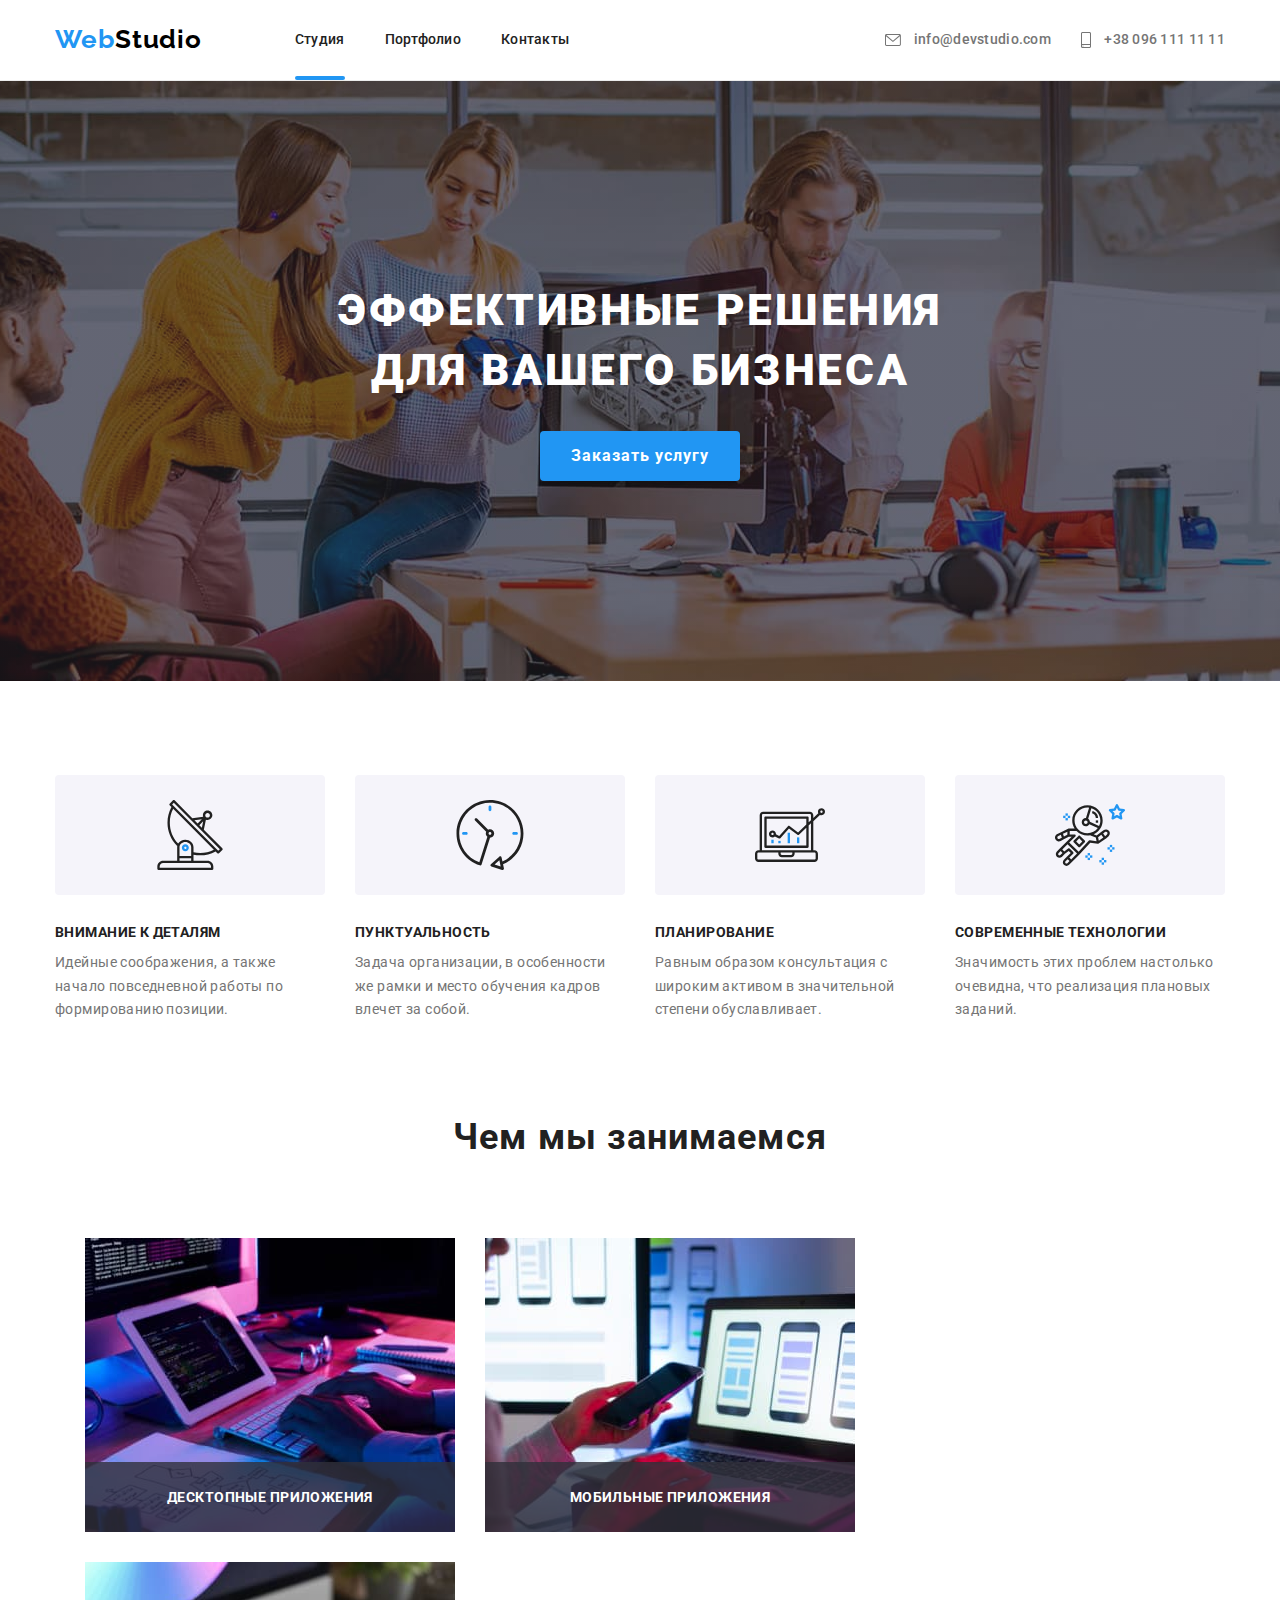
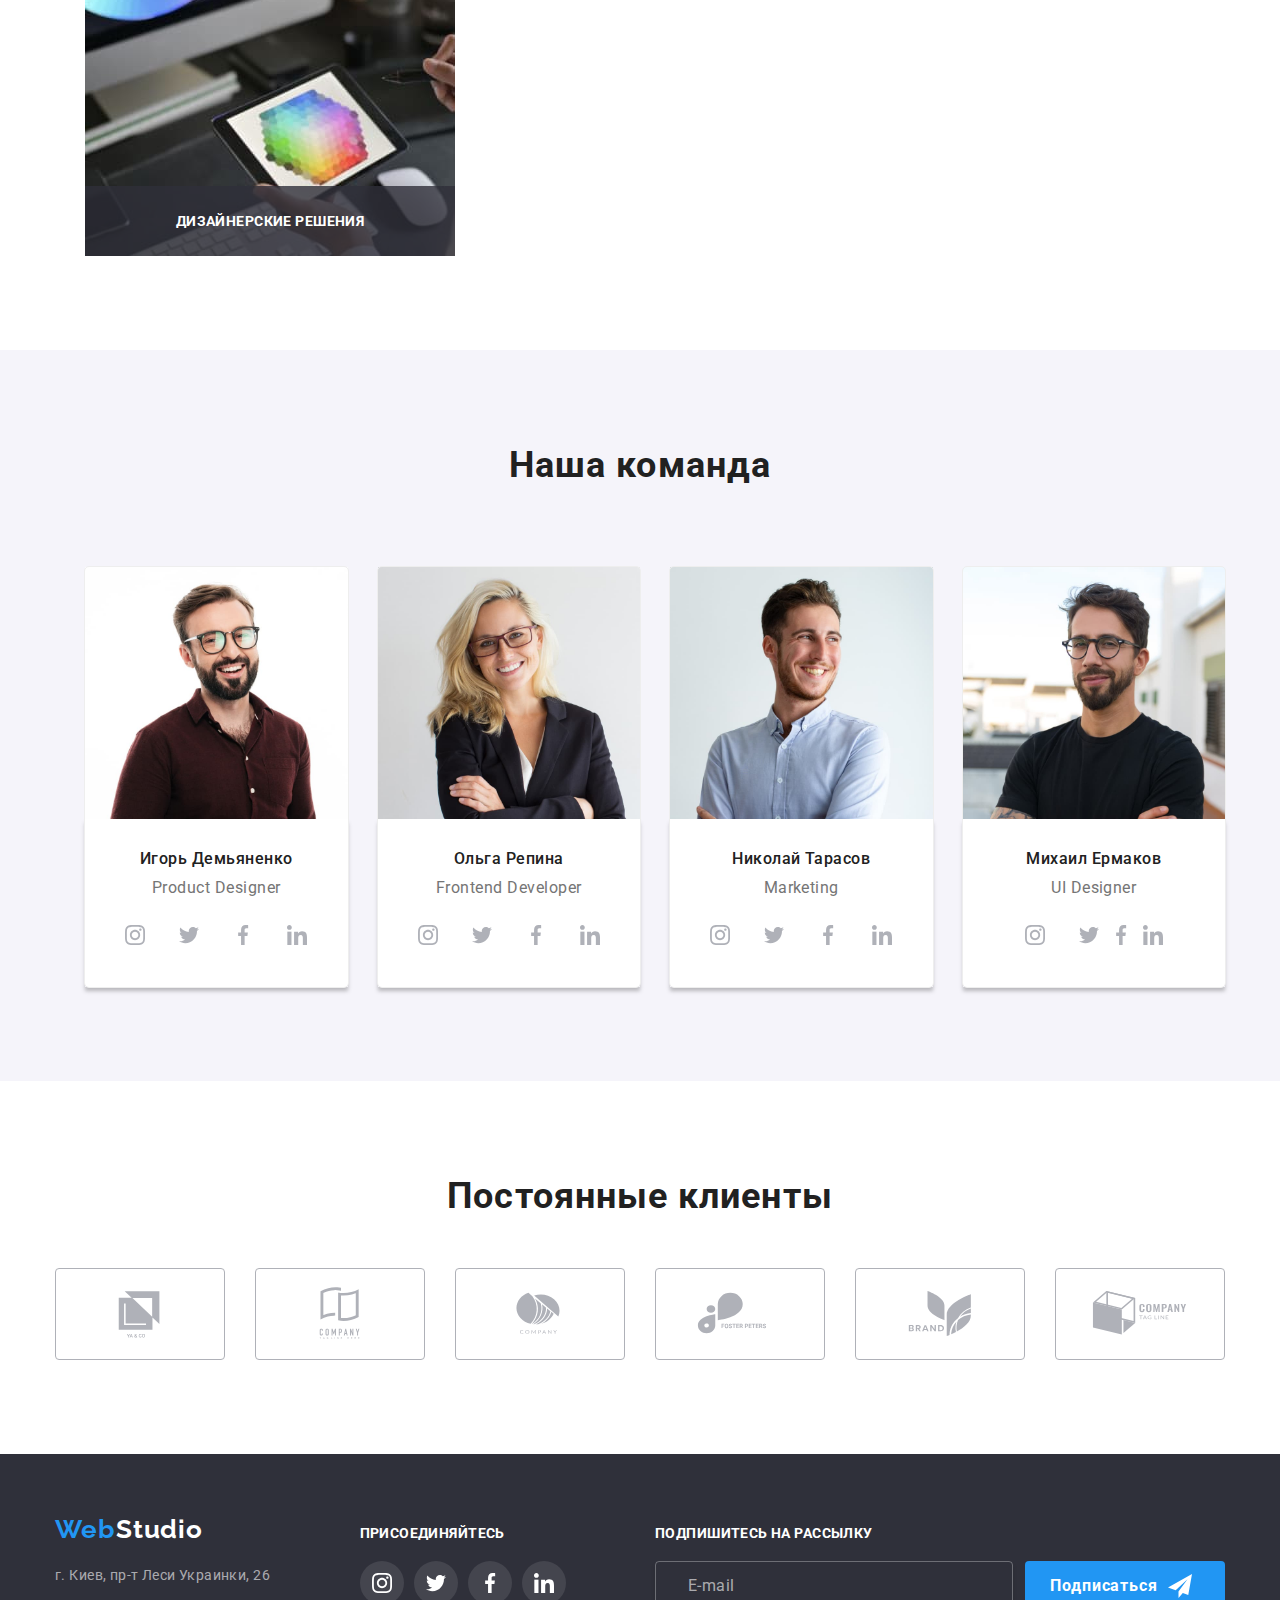
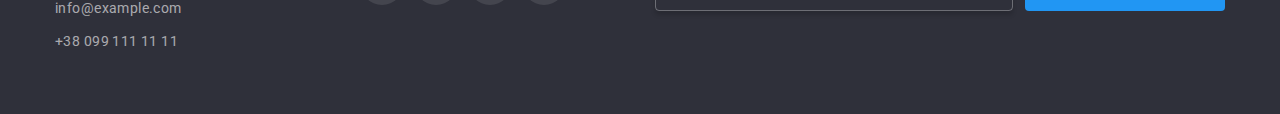
==== commit a15e0f3e: "sass team" ====
--- a/index.html
+++ b/index.html
@@ -173,48 +173,48 @@
       <!--our team-->
       <section class="team section">
         <div class="container">
-          <h2 class="team-title section-title">Наша команда</h2>
-          <ul class="team-list list">
-            <li class="team-item">
+          <h2 class="team__title section-title">Наша команда</h2>
+          <ul class="team__list list">
+            <li class="team__item">
               <img
                 src="./images/team1.jpg"
                 alt="фото Игоря Демьяненко"
                 width="270"
               />
-              <div class="team-card">
-                <h3 class="team-person">Игорь Демьяненко</h3>
-                <p class="team-text" lang="en">Product Designer</p>
-                <ul class="team-social-list list">
-                  <li class="team-social-item">
-                    <a href="" class="team-social-link link">
-                      <svg class="team-social-icon" width="20" height="20">
+              <div class="team__card">
+                <h3 class="team__person">Игорь Демьяненко</h3>
+                <p class="team__text" lang="en">Product Designer</p>
+                <ul class="team__social-list list">
+                  <li class="team__social-item">
+                    <a href="" class="team__social-link link">
+                      <svg class="team__social-icon" width="20" height="20">
                         <use
                           href="./images/decore/icons.svg#icon-instagram"
                         ></use>
                       </svg>
                     </a>
                   </li>
-                  <li class="team-social-item">
-                    <a href="" class="team-social-link link">
-                      <svg class="team-social-icon" width="20" height="20">
+                  <li class="team__social-item">
+                    <a href="" class="team__social-link link">
+                      <svg class="team__social-icon" width="20" height="20">
                         <use
                           href="./images/decore/icons.svg#icon-twitter"
                         ></use>
                       </svg>
                     </a>
                   </li>
-                  <li class="team-social-item">
-                    <a href="" class="team-social-link link">
-                      <svg class="team-social-icon" width="20" height="20">
+                  <li class="team__social-item">
+                    <a href="" class="team__social-link link">
+                      <svg class="team__social-icon" width="20" height="20">
                         <use
                           href="./images/decore/icons.svg#icon-facebook"
                         ></use>
                       </svg>
                     </a>
                   </li>
-                  <li class="team-social-item">
-                    <a href="" class="team-social-link link">
-                      <svg class="team-social-icon" width="20" height="20">
+                  <li class="team__social-item">
+                    <a href="" class="team__social-link link">
+                      <svg class="team__social-icon" width="20" height="20">
                         <use
                           href="./images/decore/icons.svg#icon-linkedin"
                         ></use>
@@ -224,46 +224,46 @@
                 </ul>
               </div>
             </li>
-            <li class="team-item">
+            <li class="team__item">
               <img
                 src="./images/team2.jpg"
                 alt="фото Ольги Репиной"
                 width="270"
               />
-              <div class="team-card">
-                <h3 class="team-person">Ольга Репина</h3>
-                <p class="team-text" lang="en">Frontend Developer</p>
-                <ul class="team-social-list list">
-                  <li class="team-social-item">
-                    <a href="" class="team-social-link link">
-                      <svg class="team-social-icon" width="20" height="20">
+              <div class="team__card">
+                <h3 class="team__person">Ольга Репина</h3>
+                <p class="team__text" lang="en">Frontend Developer</p>
+                <ul class="team__social-list list">
+                  <li class="team__social-item">
+                    <a href="" class="team__social-link link">
+                      <svg class="team__social-icon" width="20" height="20">
                         <use
                           href="./images/decore/icons.svg#icon-instagram"
                         ></use>
                       </svg>
                     </a>
                   </li>
-                  <li class="team-social-item">
-                    <a href="" class="team-social-link link">
-                      <svg class="team-social-icon" width="20" height="20">
+                  <li class="team__social-item">
+                    <a href="" class="team__social-link link">
+                      <svg class="team__social-icon" width="20" height="20">
                         <use
                           href="./images/decore/icons.svg#icon-twitter"
                         ></use>
                       </svg>
                     </a>
                   </li>
-                  <li class="team-social-item">
-                    <a href="" class="team-social-link link">
-                      <svg class="team-social-icon" width="20" height="20">
+                  <li class="team__social-item">
+                    <a href="" class="team__social-link link">
+                      <svg class="team__social-icon" width="20" height="20">
                         <use
                           href="./images/decore/icons.svg#icon-facebook"
                         ></use>
                       </svg>
                     </a>
                   </li>
-                  <li class="team-social-item">
-                    <a href="" class="team-social-link link">
-                      <svg class="team-social-icon" width="20" height="20">
+                  <li class="team__social-item">
+                    <a href="" class="team__social-link link">
+                      <svg class="team__social-icon" width="20" height="20">
                         <use
                           href="./images/decore/icons.svg#icon-linkedin"
                         ></use>
@@ -273,46 +273,46 @@
                 </ul>
               </div>
             </li>
-            <li class="team-item">
+            <li class="team__item">
               <img
                 src="./images/team3.jpg"
                 alt="фото Николая Тарасова"
                 width="270"
               />
-              <div class="team-card">
-                <h3 class="team-person">Николай Тарасов</h3>
-                <p class="team-text" lang="en">Marketing</p>
-                <ul class="team-social-list list">
-                  <li class="team-social-item">
-                    <a href="" class="team-social-link link">
-                      <svg class="team-social-icon" width="20" height="20">
+              <div class="team__card">
+                <h3 class="team__person">Николай Тарасов</h3>
+                <p class="team__text" lang="en">Marketing</p>
+                <ul class="team__social-list list">
+                  <li class="team__social-item">
+                    <a href="" class="team__social-link link">
+                      <svg class="team__social-icon" width="20" height="20">
                         <use
                           href="./images/decore/icons.svg#icon-instagram"
                         ></use>
                       </svg>
                     </a>
                   </li>
-                  <li class="team-social-item">
-                    <a href="" class="team-social-link link">
-                      <svg class="team-social-icon" width="20" height="20">
+                  <li class="team__social-item">
+                    <a href="" class="team__social-link link">
+                      <svg class="team__social-icon" width="20" height="20">
                         <use
                           href="./images/decore/icons.svg#icon-twitter"
                         ></use>
                       </svg>
                     </a>
                   </li>
-                  <li class="team-social-item">
-                    <a href="" class="team-social-link link">
-                      <svg class="team-social-icon" width="20" height="20">
+                  <li class="team__social-item">
+                    <a href="" class="team__social-link link">
+                      <svg class="team__social-icon" width="20" height="20">
                         <use
                           href="./images/decore/icons.svg#icon-facebook"
                         ></use>
                       </svg>
                     </a>
                   </li>
-                  <li class="team-social-item">
-                    <a href="" class="team-social-link link">
-                      <svg class="team-social-icon" width="20" height="20">
+                  <li class="team__social-item">
+                    <a href="" class="team__social-link link">
+                      <svg class="team__social-icon" width="20" height="20">
                         <use
                           href="./images/decore/icons.svg#icon-linkedin"
                         ></use>
@@ -322,46 +322,46 @@
                 </ul>
               </div>
             </li>
-            <li class="team-item">
+            <li class="team__item">
               <img
                 src="./images/team4.jpg"
                 alt="фото Михаила Ермакова"
                 width="270"
               />
-              <div class="team-card">
-                <h3 class="team-person">Михаил Ермаков</h3>
-                <p class="team-text" lang="en">UI Designer</p>
-                <ul class="team-social-list list">
-                  <li class="team-social-item">
-                    <a href="" class="team-social-link link">
-                      <svg class="team-social-icon" width="20" height="20">
+              <div class="team__card">
+                <h3 class="team__person">Михаил Ермаков</h3>
+                <p class="team__text" lang="en">UI Designer</p>
+                <ul class="team__social-list list">
+                  <li class="team__social-item">
+                    <a href="" class="team__social-link link">
+                      <svg class="team__social-icon" width="20" height="20">
                         <use
                           href="./images/decore/icons.svg#icon-instagram"
                         ></use>
                       </svg>
                     </a>
                   </li>
-                  <li class="team-social-item">
-                    <a href="" class="team-social-link link">
-                      <svg class="team-social-icon" width="20" height="20">
+                  <li class="team__social-item">
+                    <a href="" class="team__social-link link">
+                      <svg class="team__social-icon" width="20" height="20">
                         <use
                           href="./images/decore/icons.svg#icon-twitter"
                         ></use>
                       </svg>
                     </a>
                   </li>
-                  <li class="team-social-item">
-                    <a href="" class="team-social-link link">
-                      <svg class="team-social-icon" width="20" height="20">
+                  <li class="team__ocial-item">
+                    <a href="" class="team__social-link link">
+                      <svg class="team__social-icon" width="20" height="20">
                         <use
                           href="./images/decore/icons.svg#icon-facebook"
                         ></use>
                       </svg>
                     </a>
                   </li>
-                  <li class="team-social-item">
-                    <a href="" class="team-social-link link">
-                      <svg class="team-social-icon" width="20" height="20">
+                  <li class="team__social-item">
+                    <a href="" class="team__social-link link">
+                      <svg class="team__social-icon" width="20" height="20">
                         <use
                           href="./images/decore/icons.svg#icon-linkedin"
                         ></use>
--- a/css/main.min.css
+++ b/css/main.min.css
@@ -1 +1 @@
-/*! modern-normalize v1.1.0 | MIT License | https://github.com/sindresorhus/modern-normalize */*,::before,::after{-webkit-box-sizing:border-box;box-sizing:border-box}html{line-height:1.15;-webkit-text-size-adjust:100%;-moz-tab-size:4;-o-tab-size:4;tab-size:4}body{margin:0;font-family:system-ui,-apple-system,"Segoe UI",Roboto,Helvetica,Arial,sans-serif,"Apple Color Emoji","Segoe UI Emoji"}hr{height:0;color:inherit}abbr[title]{-webkit-text-decoration:underline dotted;text-decoration:underline dotted}b,strong{font-weight:bolder}code,kbd,samp,pre{font-family:ui-monospace,SFMono-Regular,Consolas,"Liberation Mono",Menlo,monospace;font-size:1em}small{font-size:80%}sub,sup{font-size:75%;line-height:0;position:relative;vertical-align:baseline}sub{bottom:-0.25em}sup{top:-0.5em}table{text-indent:0;border-color:inherit}button,input,optgroup,select,textarea{font-family:inherit;font-size:100%;line-height:1.15;margin:0}button,select{text-transform:none}button,[type=button],[type=reset],[type=submit]{-webkit-appearance:button}::-moz-focus-inner{border-style:none;padding:0}:-moz-focusring{outline:1px dotted ButtonText}:-moz-ui-invalid{box-shadow:none}legend{padding:0}progress{vertical-align:baseline}::-webkit-inner-spin-button,::-webkit-outer-spin-button{height:auto}[type=search]{-webkit-appearance:textfield;outline-offset:-2px}::-webkit-search-decoration{-webkit-appearance:none}::-webkit-file-upload-button{-webkit-appearance:button;font:inherit}summary{display:list-item}button{cursor:pointer}body{background-color:#fff;font-family:"Roboto",sans-serif;font-weight:normal;font-size:14px;line-height:1.71;letter-spacing:.03em;color:#757575}h1,h2,h3,h4,h5,h6,p{margin:0;padding:0}img{display:block;max-width:100%;height:auto}.list{margin:0;padding:0;list-style:none}.link{text-decoration:none;color:inherit}.container{margin-left:auto;margin-right:auto;width:1200px;padding-left:15px;padding-right:15px}.section-title{margin-top:0;margin-bottom:50px;font-weight:bold;font-size:36px;line-height:1.17;text-align:center;letter-spacing:.03em;color:#212121}.section{padding-bottom:94px;padding-top:94px}.header{background-color:#fff;border-bottom:1px solid #ececec}.nav-holder{display:-webkit-box;display:-ms-flexbox;display:flex;-webkit-box-align:center;-ms-flex-align:center;align-items:center}.header__navigation{display:-webkit-box;display:-ms-flexbox;display:flex;-webkit-box-align:center;-ms-flex-align:center;align-items:center;-webkit-box-pack:center;-ms-flex-pack:center;justify-content:center}.header__logo{font-family:"Raleway",sans-serif;font-style:normal;font-weight:bold;font-size:26px;line-height:1.19;letter-spacing:.03em;word-spacing:-6px;padding-top:24px;padding-bottom:25px}.header__web{color:#2196f3}.header__studio{color:#000}.header__list{display:-webkit-box;display:-ms-flexbox;display:flex;margin-left:93px}.header__item:not(:last-child){margin-right:40px}.header__link{display:-webkit-box;display:-ms-flexbox;display:flex;padding-top:32px;padding-bottom:32px;font-weight:500;font-size:14px;line-height:1.14;letter-spacing:.02em;color:#212121;position:relative;-webkit-transition:color 250ms cubic-bezier(0.4, 0, 0.2, 1);transition:color 250ms cubic-bezier(0.4, 0, 0.2, 1)}.header__link:hover,.header__link:focus{color:#2196f3}.header__link.underline::after{content:"";width:100%;height:4px;background-color:#2196f3;border-radius:2px;position:absolute;left:0;bottom:0}.header__contacts-list .link{font-weight:500;font-size:14px;line-height:1.14;letter-spacing:.02em;color:#757575}.header__contacts-list .link.link:hover,.header__contacts-list .link.link:focus{color:#2196f3}.header__contacts-list{display:-webkit-box;display:-ms-flexbox;display:flex;margin-left:auto}.header__contacts{display:-webkit-box;display:-ms-flexbox;display:flex;-webkit-box-align:center;-ms-flex-align:center;align-items:center}.header__contacts+.header__contacts{margin-left:30px}.header__mail,.header__tel{-webkit-transition:color 250ms cubic-bezier(0.4, 0, 0.2, 1);transition:color 250ms cubic-bezier(0.4, 0, 0.2, 1)}.header__icon{display:inline-block;vertical-align:middle;margin-right:10px;fill:currentColor}.order-service{padding-top:200px;padding-bottom:200px;background-color:#2f303a;background-image:-webkit-gradient(linear, left top, left bottom, from(rgba(47, 48, 58, 0.4)), to(rgba(47, 48, 58, 0.4))),url(../images/decore/bg.jpg);background-image:linear-gradient(rgba(47, 48, 58, 0.4), rgba(47, 48, 58, 0.4)),url(../images/decore/bg.jpg);background-repeat:no-repeat;background-position:center;background-size:cover;text-align:center}.order-service__title{margin-bottom:30px;margin-left:auto;margin-right:auto;width:696px;font-weight:900;font-size:44px;line-height:1.36;letter-spacing:.06em;text-transform:uppercase;color:#fff}.order-service__btn{display:-webkit-box;display:-ms-flexbox;display:flex;-webkit-box-align:center;-ms-flex-align:center;align-items:center;text-align:center;border-radius:4px;border:1px solid #2196f3;border-color:transparent;-ms-flex-item-align:center;align-self:center;margin:0 auto;width:200px;height:50px;-webkit-box-pack:center;-ms-flex-pack:center;justify-content:center;-webkit-box-shadow:0px 4px 4px rgba(0,0,0,.15);box-shadow:0px 4px 4px rgba(0,0,0,.15);font-weight:bold;font-size:16px;line-height:1.87;letter-spacing:.06em;color:#fff;background-color:#2196f3}.order-service__btn:active,.order-service__btn:focus{color:#fff}.features{padding-bottom:0}.features__title{display:none}.features__list{display:-webkit-box;display:-ms-flexbox;display:flex;-webkit-box-align:center;-ms-flex-align:center;align-items:center;-webkit-box-pack:justify;-ms-flex-pack:justify;justify-content:space-between}.features__item{width:270px}.features__item-title{margin-bottom:10px;font-weight:700;font-size:14px;line-height:1.14;text-transform:uppercase;color:#212121}.features__thumb{display:-webkit-box;display:-ms-flexbox;display:flex;-webkit-box-align:center;-ms-flex-align:center;align-items:center;-webkit-box-pack:center;-ms-flex-pack:center;justify-content:center;width:270px;height:120px;background-color:#f5f4fa;border-radius:4px;margin-bottom:30px}.specialities-list{display:-webkit-box;display:-ms-flexbox;display:flex;-ms-flex-wrap:wrap;flex-wrap:wrap;margin-left:calc(-1 * $project-item-gap);margin-top:calc(-1 * $project-item-gap)}.specialities-item{-ms-flex-preferred-size:calc(100% / 3 - $project-item-gap);flex-basis:calc(100% / 3 - $project-item-gap);margin-left:30px;margin-top:30px;position:relative}.specialities-item-lable{display:-webkit-box;display:-ms-flexbox;display:flex;-webkit-box-pack:center;-ms-flex-pack:center;justify-content:center;-webkit-box-align:center;-ms-flex-align:center;align-items:center;width:370px;height:70px;background-color:rgba(47,48,58,.8);position:absolute;bottom:0;left:0}.specialities-item-text{font-weight:700;font-size:14px;line-height:1.14;text-align:center;letter-spacing:.03em;text-transform:uppercase;color:#fff}.team{background-color:#f5f4fa}.team-list{display:-webkit-box;display:-ms-flexbox;display:flex;margin-left:calc(-1 * $project-item-gap);margin-top:calc(-1 * $project-item-gap)}.team-card{padding-top:30px;padding-bottom:30px;-webkit-box-shadow:0px 4px 4px rgba(0,0,0,.25);box-shadow:0px 4px 4px rgba(0,0,0,.25)}.team-item{background-color:#fff;outline:1px solid #eee;border-radius:4px;margin-top:30px;margin-left:30px}.team-person{margin-top:0px;margin-bottom:10px;font-weight:500;font-size:16px;line-height:1.19;text-align:center;letter-spacing:.03em;color:#212121}.team-text{margin-top:0;margin-bottom:0px;font-size:16px;line-height:1.19;text-align:center;letter-spacing:.03em;color:#757575}.team-social-list{display:-webkit-box;display:-ms-flexbox;display:flex;-webkit-box-pack:center;-ms-flex-pack:center;justify-content:center;margin-top:16px}.team-social-item{width:44px;height:44px}.team-social-item+.team-social-item{margin-left:10px}.team-social-link{width:100%;height:100%;border-radius:50%;display:-webkit-box;display:-ms-flexbox;display:flex;-webkit-box-align:center;-ms-flex-align:center;align-items:center;-webkit-box-pack:center;-ms-flex-pack:center;justify-content:center;background-color:#fff;color:#afb1b8;-webkit-transition:color 250ms cubic-bezier(0.4, 0, 0.2, 1),background-color 250ms cubic-bezier(0.4, 0, 0.2, 1);transition:color 250ms cubic-bezier(0.4, 0, 0.2, 1),background-color 250ms cubic-bezier(0.4, 0, 0.2, 1)}.team-social-link:hover,.team-social-link:focus{color:#fff;background-color:#2196f3}.team-social-icon{fill:currentColor}.clients__list{display:-webkit-box;display:-ms-flexbox;display:flex;-webkit-box-align:center;-ms-flex-align:center;align-items:center;-webkit-box-pack:center;-ms-flex-pack:center;justify-content:center}.clients__item{width:170px;height:92px;border:1px solid #afb1b8;border-radius:4px;-webkit-transition:border 250ms cubic-bezier(0.4, 0, 0.2, 1);transition:border 250ms cubic-bezier(0.4, 0, 0.2, 1)}.clients__item+.clients__item{margin-left:30px}.clients__item:hover,.clients__item:focus{border:1px solid #2196f3}.clients__link{width:100%;height:100%;display:-webkit-box;display:-ms-flexbox;display:flex;-webkit-box-align:center;-ms-flex-align:center;align-items:center;-webkit-box-pack:center;-ms-flex-pack:center;justify-content:center;color:#afb1b8;-webkit-transition:color 250ms cubic-bezier(0.4, 0, 0.2, 1);transition:color 250ms cubic-bezier(0.4, 0, 0.2, 1)}.clients__link:hover,.clients__link:focus{color:#2196f3}.clients__icon{fill:currentColor}.footer{background-color:#2f303a;padding-top:60px;padding-bottom:60px}.footer__address-link{font-family:"Roboto",sans-serif;font-style:normal;font-weight:normal;font-size:14px;line-height:1.71;letter-spacing:.03em;color:#ffffff99;-webkit-transition:color 250ms cubic-bezier(0.4, 0, 0.2, 1);transition:color 250ms cubic-bezier(0.4, 0, 0.2, 1)}.footer__address-link:hover,.footer__address-link:focus{color:#fff}.footer__logo{display:inline-block;margin-bottom:20px;font-family:"Raleway",sans-serif;font-style:normal;font-weight:bold;font-size:26px;line-height:1.19;letter-spacing:.03em;word-spacing:-5px}.footer__contact-item:not(:last-child){margin-bottom:9px}.footer__web{color:#2196f3}.footer__studio{color:#fff}.footer-links{display:-webkit-box;display:-ms-flexbox;display:flex;-webkit-box-align:baseline;-ms-flex-align:baseline;align-items:baseline;-webkit-box-pack:justify;-ms-flex-pack:justify;justify-content:space-between}.footer__address{display:-webkit-box;display:-ms-flexbox;display:flex;-webkit-box-orient:vertical;-webkit-box-direction:normal;-ms-flex-direction:column;flex-direction:column}.footer__contacts{display:-webkit-box;display:-ms-flexbox;display:flex;-webkit-box-orient:vertical;-webkit-box-direction:normal;-ms-flex-direction:column;flex-direction:column}.footer-social{display:-webkit-box;display:-ms-flexbox;display:flex;-webkit-box-orient:vertical;-webkit-box-direction:normal;-ms-flex-direction:column;flex-direction:column}.footer__social-title{margin-bottom:20px;color:#fff;font-weight:bold;font-size:14px;line-height:1.14;letter-spacing:.03em;text-transform:uppercase}.footer__social-list{display:-webkit-box;display:-ms-flexbox;display:flex}.footer__social-item{width:44px;height:44px}.footer__social-item+.footer__social-item{margin-left:10px}.footer__social-link{width:100%;height:100%;border-radius:50%;display:-webkit-box;display:-ms-flexbox;display:flex;-webkit-box-align:center;-ms-flex-align:center;align-items:center;-webkit-box-pack:center;-ms-flex-pack:center;justify-content:center;background-color:rgba(255,255,255,.1);color:#fff;-webkit-transition:background-color 250ms cubic-bezier(0.4, 0, 0.2, 1);transition:background-color 250ms cubic-bezier(0.4, 0, 0.2, 1)}.footer__social-link:hover,.footer__social-link:focus{color:#fff;background-color:#2196f3}.footer__social-icon{fill:currentColor}.footer__email-send{display:-webkit-box;display:-ms-flexbox;display:flex;-webkit-box-align:center;-ms-flex-align:center;align-items:center;-webkit-box-pack:center;-ms-flex-pack:center;justify-content:center}.footer__email-title{margin-bottom:20px;font-weight:700;font-size:14px;line-height:16px;letter-spacing:.03em;text-transform:uppercase;color:#fff}.footer__email-input{width:358px;height:50px;border:1px solid rgba(255,255,255,.3);-webkit-box-shadow:0px 4px 4px rgba(0,0,0,.15);box-shadow:0px 4px 4px rgba(0,0,0,.15);border-radius:4px;background-color:transparent;color:rgba(255,255,255,.6);font-size:16px;line-height:1.25;letter-spacing:.03em;padding:15px 16px}.footer__email-input::-webkit-input-placeholder{padding:15px 16px;font-size:16px;line-height:1.25;letter-spacing:.03em;color:rgba(255,255,255,.6)}.footer__email-input::-moz-placeholder{padding:15px 16px;font-size:16px;line-height:1.25;letter-spacing:.03em;color:rgba(255,255,255,.6)}.footer__email-input:-ms-input-placeholder{padding:15px 16px;font-size:16px;line-height:1.25;letter-spacing:.03em;color:rgba(255,255,255,.6)}.footer__email-input::-ms-input-placeholder{padding:15px 16px;font-size:16px;line-height:1.25;letter-spacing:.03em;color:rgba(255,255,255,.6)}.footer__email-input::placeholder{padding:15px 16px;font-size:16px;line-height:1.25;letter-spacing:.03em;color:rgba(255,255,255,.6)}.footer__btn{display:-webkit-box;display:-ms-flexbox;display:flex;-webkit-box-align:center;-ms-flex-align:center;align-items:center;-webkit-box-pack:center;-ms-flex-pack:center;justify-content:center;width:200px;height:50px;font-weight:700;font-size:16px;line-height:1.87;text-align:center;letter-spacing:.06em;color:#fff;-ms-flex-item-align:center;align-self:center;border-radius:4px;border:1px solid #2196f3;border-color:transparent;-webkit-transition:-webkit-box-shadow 250ms cubic-bezier(0.4, 0, 0.2, 1);transition:-webkit-box-shadow 250ms cubic-bezier(0.4, 0, 0.2, 1);transition:box-shadow 250ms cubic-bezier(0.4, 0, 0.2, 1);transition:box-shadow 250ms cubic-bezier(0.4, 0, 0.2, 1), -webkit-box-shadow 250ms cubic-bezier(0.4, 0, 0.2, 1);margin-left:12px;background-color:#2196f3}.footer__btn:focus,.footer__btn:hover{-webkit-box-shadow:0px 4px 4px rgba(0,0,0,.15);box-shadow:0px 4px 4px rgba(0,0,0,.15)}.footer__icon-send{margin:13px 8px 13px 10px}.backdrop{width:100vw;height:100vh;background-color:rgba(0,0,0,.2);position:fixed;top:0;left:0;opacity:1;-webkit-transition:opacity 250ms cubic-bezier(0.4, 0, 0.2, 1),visibility 250ms cubic-bezier(0.4, 0, 0.2, 1);transition:opacity 250ms cubic-bezier(0.4, 0, 0.2, 1),visibility 250ms cubic-bezier(0.4, 0, 0.2, 1)}.is-hidden{visibility:hidden;opacity:0;pointer-events:none}.backdrop.is-hidden .modal{-webkit-transform:translate(-50%, -50%) scale(0.2);transform:translate(-50%, -50%) scale(0.2)}.modal{background-color:#fff;border-radius:4px;position:absolute;top:50%;left:50%;padding:40px 40px;-webkit-transform:translate(-50%, -50%);transform:translate(-50%, -50%);-webkit-transform:translate(-50%, -50%) scale(1);transform:translate(-50%, -50%) scale(1);-webkit-transition:-webkit-transform 250ms cubic-bezier(0.4, 0, 0.2, 1);transition:-webkit-transform 250ms cubic-bezier(0.4, 0, 0.2, 1);transition:transform 250ms cubic-bezier(0.4, 0, 0.2, 1);transition:transform 250ms cubic-bezier(0.4, 0, 0.2, 1), -webkit-transform 250ms cubic-bezier(0.4, 0, 0.2, 1)}.modal__close-btn{display:-webkit-box;display:-ms-flexbox;display:flex;-webkit-box-pack:center;-ms-flex-pack:center;justify-content:center;-webkit-box-align:center;-ms-flex-align:center;align-items:center;width:30px;height:30px;background-color:#fff;border-radius:50%;border:1px solid rgba(0,0,0,.1);position:absolute;top:8px;right:8px;-webkit-transition:fill 250ms cubic-bezier(0.4, 0, 0.2, 1);transition:fill 250ms cubic-bezier(0.4, 0, 0.2, 1)}.modal__close-btn:hover,.modal__close-btn:focus{fill:#2196f3}.form{display:-webkit-box;display:-ms-flexbox;display:flex;-webkit-box-orient:vertical;-webkit-box-direction:normal;-ms-flex-direction:column;flex-direction:column;-webkit-box-align:center;-ms-flex-align:center;align-items:center;-webkit-box-pack:center;-ms-flex-pack:center;justify-content:center;margin-bottom:0}.modal__title{font-weight:700;font-size:20px;line-height:1.15;text-align:center;letter-spacing:.03em;color:#212121;margin-bottom:12px}.modal__form{width:448px}.form__field{display:-webkit-box;display:-ms-flexbox;display:flex;-webkit-box-orient:vertical;-webkit-box-direction:normal;-ms-flex-direction:column;flex-direction:column;margin-bottom:10px;position:relative}.form__field:last-child{margin-bottom:0}.form__field input{margin:0;padding:11px 42px;border:1px solid rgba(33,33,33,.2);border-radius:4px;background-color:transparent;-webkit-transition:border-color 250ms cubic-bezier(0.4, 0, 0.2, 1);transition:border-color 250ms cubic-bezier(0.4, 0, 0.2, 1)}.form__field label{margin-bottom:4px;color:#757575;font-weight:normal;font-size:12px;line-height:1.16;letter-spacing:.01em}.modal-form__input-icon{display:inline-block;width:18px;height:18px;background-color:transparent;position:absolute;top:50%;left:12px;-webkit-transition:fill 250ms cubic-bezier(0.4, 0, 0.2, 1);transition:fill 250ms cubic-bezier(0.4, 0, 0.2, 1)}.modal-form__input:hover~.modal-form__input-icon,.modal-form__input:focus~.modal-form__input-icon{fill:#2196f3}.form__field:focus-within>.modal-form__input-icon{fill:#2196f3}.form__field:focus-within>.modal-form__input{border:1px solid #2196f3;outline:none}.form__field textarea::-webkit-input-placeholder{color:rgba(117,117,117,.5)}.form__field textarea::-moz-placeholder{color:rgba(117,117,117,.5)}.form__field textarea:-ms-input-placeholder{color:rgba(117,117,117,.5)}.form__field textarea::-ms-input-placeholder{color:rgba(117,117,117,.5)}.form__field textarea::placeholder{color:rgba(117,117,117,.5)}textarea{resize:none;padding:12px 16px;border-radius:4px;width:448px;min-height:120px;border:1px solid rgba(33,33,33,.2);-webkit-transition:border-color 250ms cubic-bezier(0.4, 0, 0.2, 1);transition:border-color 250ms cubic-bezier(0.4, 0, 0.2, 1)}.modal-form__input:hover,.modal-form__input:focus{border-color:#2196f3}.form__checkbox{display:-webkit-box;display:-ms-flexbox;display:flex;width:425px;-webkit-box-align:center;-ms-flex-align:center;align-items:center;-webkit-box-pack:center;-ms-flex-pack:center;justify-content:center;margin:20px 11px 30px 14px}.form__checkbox-input{position:absolute;width:1px;height:1px;margin:-1px;border:0;padding:0;clip:rect(0 0 0 0);overflow:hidden}.form__checkbox-icon{display:block;width:16px;height:15px;background-color:transparent;border-radius:2px;border:1px solid #212121;margin-right:7px}.form__checkbox-input:checked+.form__checkbox-icon{background-color:#2196f3;background-image:url(../images/decore/checked.svg);background-repeat:no-repeat;background-size:contain;background-origin:border-box;border:1px solid #2196f3}.form__checkbox-text{display:-webkit-box;display:-ms-flexbox;display:flex;-webkit-box-align:center;-ms-flex-align:center;align-items:center;-webkit-box-pack:center;-ms-flex-pack:center;justify-content:center;font-size:14px;line-height:1.71;letter-spacing:.03em;color:#757575}.form__checkbox-link{text-decoration:underline;color:#2196f3;font-size:14px;line-height:1.71;letter-spacing:.03em}.modal-form__btn{display:-webkit-box;display:-ms-flexbox;display:flex;-webkit-box-align:center;-ms-flex-align:center;align-items:center;-webkit-box-pack:center;-ms-flex-pack:center;justify-content:center}.form-send__btn{display:-webkit-box;display:-ms-flexbox;display:flex;-webkit-box-align:center;-ms-flex-align:center;align-items:center;-webkit-box-pack:center;-ms-flex-pack:center;justify-content:center;width:200px;height:50px;font-weight:700;font-size:16px;line-height:1.87;text-align:center;letter-spacing:.06em;color:#fff;-ms-flex-item-align:center;align-self:center;border-radius:4px;border:1px solid #2196f3;border-color:transparent;-webkit-transition:-webkit-box-shadow 250ms cubic-bezier(0.4, 0, 0.2, 1);transition:-webkit-box-shadow 250ms cubic-bezier(0.4, 0, 0.2, 1);transition:box-shadow 250ms cubic-bezier(0.4, 0, 0.2, 1);transition:box-shadow 250ms cubic-bezier(0.4, 0, 0.2, 1), -webkit-box-shadow 250ms cubic-bezier(0.4, 0, 0.2, 1);margin-left:12px;background-color:#2196f3}.form-send__btn:focus,.form-send__btn:hover{-webkit-box-shadow:0px 4px 4px rgba(0,0,0,.15);box-shadow:0px 4px 4px rgba(0,0,0,.15)}/*# sourceMappingURL=main.min.css.map */+/*! modern-normalize v1.1.0 | MIT License | https://github.com/sindresorhus/modern-normalize */*,::before,::after{-webkit-box-sizing:border-box;box-sizing:border-box}html{line-height:1.15;-webkit-text-size-adjust:100%;-moz-tab-size:4;-o-tab-size:4;tab-size:4}body{margin:0;font-family:system-ui,-apple-system,"Segoe UI",Roboto,Helvetica,Arial,sans-serif,"Apple Color Emoji","Segoe UI Emoji"}hr{height:0;color:inherit}abbr[title]{-webkit-text-decoration:underline dotted;text-decoration:underline dotted}b,strong{font-weight:bolder}code,kbd,samp,pre{font-family:ui-monospace,SFMono-Regular,Consolas,"Liberation Mono",Menlo,monospace;font-size:1em}small{font-size:80%}sub,sup{font-size:75%;line-height:0;position:relative;vertical-align:baseline}sub{bottom:-0.25em}sup{top:-0.5em}table{text-indent:0;border-color:inherit}button,input,optgroup,select,textarea{font-family:inherit;font-size:100%;line-height:1.15;margin:0}button,select{text-transform:none}button,[type=button],[type=reset],[type=submit]{-webkit-appearance:button}::-moz-focus-inner{border-style:none;padding:0}:-moz-focusring{outline:1px dotted ButtonText}:-moz-ui-invalid{box-shadow:none}legend{padding:0}progress{vertical-align:baseline}::-webkit-inner-spin-button,::-webkit-outer-spin-button{height:auto}[type=search]{-webkit-appearance:textfield;outline-offset:-2px}::-webkit-search-decoration{-webkit-appearance:none}::-webkit-file-upload-button{-webkit-appearance:button;font:inherit}summary{display:list-item}button{cursor:pointer}body{background-color:#fff;font-family:"Roboto",sans-serif;font-weight:normal;font-size:14px;line-height:1.71;letter-spacing:.03em;color:#757575}h1,h2,h3,h4,h5,h6,p{margin:0;padding:0}img{display:block;max-width:100%;height:auto}.list{margin:0;padding:0;list-style:none}.link{text-decoration:none;color:inherit}.container{margin-left:auto;margin-right:auto;width:1200px;padding-left:15px;padding-right:15px}.section-title{margin-top:0;margin-bottom:50px;font-weight:bold;font-size:36px;line-height:1.17;text-align:center;letter-spacing:.03em;color:#212121}.section{padding-bottom:94px;padding-top:94px}.header{background-color:#fff;border-bottom:1px solid #ececec}.nav-holder{display:-webkit-box;display:-ms-flexbox;display:flex;-webkit-box-align:center;-ms-flex-align:center;align-items:center}.header__navigation{display:-webkit-box;display:-ms-flexbox;display:flex;-webkit-box-align:center;-ms-flex-align:center;align-items:center;-webkit-box-pack:center;-ms-flex-pack:center;justify-content:center}.header__logo{font-family:"Raleway",sans-serif;font-style:normal;font-weight:bold;font-size:26px;line-height:1.19;letter-spacing:.03em;word-spacing:-6px;padding-top:24px;padding-bottom:25px}.header__web{color:#2196f3}.header__studio{color:#000}.header__list{display:-webkit-box;display:-ms-flexbox;display:flex;margin-left:93px}.header__item:not(:last-child){margin-right:40px}.header__link{display:-webkit-box;display:-ms-flexbox;display:flex;padding-top:32px;padding-bottom:32px;font-weight:500;font-size:14px;line-height:1.14;letter-spacing:.02em;color:#212121;position:relative;-webkit-transition:color 250ms cubic-bezier(0.4, 0, 0.2, 1);transition:color 250ms cubic-bezier(0.4, 0, 0.2, 1)}.header__link:hover,.header__link:focus{color:#2196f3}.header__link.underline::after{content:"";width:100%;height:4px;background-color:#2196f3;border-radius:2px;position:absolute;left:0;bottom:0}.header__contacts-list .link{font-weight:500;font-size:14px;line-height:1.14;letter-spacing:.02em;color:#757575}.header__contacts-list .link.link:hover,.header__contacts-list .link.link:focus{color:#2196f3}.header__contacts-list{display:-webkit-box;display:-ms-flexbox;display:flex;margin-left:auto}.header__contacts{display:-webkit-box;display:-ms-flexbox;display:flex;-webkit-box-align:center;-ms-flex-align:center;align-items:center}.header__contacts+.header__contacts{margin-left:30px}.header__mail,.header__tel{-webkit-transition:color 250ms cubic-bezier(0.4, 0, 0.2, 1);transition:color 250ms cubic-bezier(0.4, 0, 0.2, 1)}.header__icon{display:inline-block;vertical-align:middle;margin-right:10px;fill:currentColor}.order-service{padding-top:200px;padding-bottom:200px;background-color:#2f303a;background-image:-webkit-gradient(linear, left top, left bottom, from(rgba(47, 48, 58, 0.4)), to(rgba(47, 48, 58, 0.4))),url(../images/decore/bg.jpg);background-image:linear-gradient(rgba(47, 48, 58, 0.4), rgba(47, 48, 58, 0.4)),url(../images/decore/bg.jpg);background-repeat:no-repeat;background-position:center;background-size:cover;text-align:center}.order-service__title{margin-bottom:30px;margin-left:auto;margin-right:auto;width:696px;font-weight:900;font-size:44px;line-height:1.36;letter-spacing:.06em;text-transform:uppercase;color:#fff}.order-service__btn{display:-webkit-box;display:-ms-flexbox;display:flex;-webkit-box-align:center;-ms-flex-align:center;align-items:center;text-align:center;border-radius:4px;border:1px solid #2196f3;border-color:transparent;-ms-flex-item-align:center;align-self:center;margin:0 auto;width:200px;height:50px;-webkit-box-pack:center;-ms-flex-pack:center;justify-content:center;-webkit-box-shadow:0px 4px 4px rgba(0,0,0,.15);box-shadow:0px 4px 4px rgba(0,0,0,.15);font-weight:bold;font-size:16px;line-height:1.87;letter-spacing:.06em;color:#fff;background-color:#2196f3}.order-service__btn:active,.order-service__btn:focus{color:#fff}.features{padding-bottom:0}.features__title{display:none}.features__list{display:-webkit-box;display:-ms-flexbox;display:flex;-webkit-box-align:center;-ms-flex-align:center;align-items:center;-webkit-box-pack:justify;-ms-flex-pack:justify;justify-content:space-between}.features__item{width:270px}.features__item-title{margin-bottom:10px;font-weight:700;font-size:14px;line-height:1.14;text-transform:uppercase;color:#212121}.features__thumb{display:-webkit-box;display:-ms-flexbox;display:flex;-webkit-box-align:center;-ms-flex-align:center;align-items:center;-webkit-box-pack:center;-ms-flex-pack:center;justify-content:center;width:270px;height:120px;background-color:#f5f4fa;border-radius:4px;margin-bottom:30px}.specialities-list{display:-webkit-box;display:-ms-flexbox;display:flex;-ms-flex-wrap:wrap;flex-wrap:wrap;margin-left:calc(-1 * $project-item-gap);margin-top:calc(-1 * $project-item-gap)}.specialities-item{-ms-flex-preferred-size:calc(100% / 3 - $project-item-gap);flex-basis:calc(100% / 3 - $project-item-gap);margin-left:30px;margin-top:30px;position:relative}.specialities-item-lable{display:-webkit-box;display:-ms-flexbox;display:flex;-webkit-box-pack:center;-ms-flex-pack:center;justify-content:center;-webkit-box-align:center;-ms-flex-align:center;align-items:center;width:370px;height:70px;background-color:rgba(47,48,58,.8);position:absolute;bottom:0;left:0}.specialities-item-text{font-weight:700;font-size:14px;line-height:1.14;text-align:center;letter-spacing:.03em;text-transform:uppercase;color:#fff}.team{background-color:#f5f4fa}.team__list{display:-webkit-box;display:-ms-flexbox;display:flex;margin-left:calc(-1 * $project-item-gap);margin-top:calc(-1 * $project-item-gap)}.team__card{padding-top:30px;padding-bottom:30px;-webkit-box-shadow:0px 4px 4px rgba(0,0,0,.25);box-shadow:0px 4px 4px rgba(0,0,0,.25)}.team__item{background-color:#fff;outline:1px solid #eee;border-radius:4px;margin-top:30px;margin-left:30px}.team__person{margin-top:0px;margin-bottom:10px;font-weight:500;font-size:16px;line-height:1.19;text-align:center;letter-spacing:.03em;color:#212121}.team__text{margin-top:0;margin-bottom:0px;font-size:16px;line-height:1.19;text-align:center;letter-spacing:.03em;color:#757575}.team__social-list{display:-webkit-box;display:-ms-flexbox;display:flex;-webkit-box-pack:center;-ms-flex-pack:center;justify-content:center;margin-top:16px}.team__social-item{width:44px;height:44px}.team__social-item+.team__social-item{margin-left:10px}.team__social-link{width:100%;height:100%;border-radius:50%;display:-webkit-box;display:-ms-flexbox;display:flex;-webkit-box-align:center;-ms-flex-align:center;align-items:center;-webkit-box-pack:center;-ms-flex-pack:center;justify-content:center;background-color:#fff;color:#afb1b8;-webkit-transition:color 250ms cubic-bezier(0.4, 0, 0.2, 1),background-color 250ms cubic-bezier(0.4, 0, 0.2, 1);transition:color 250ms cubic-bezier(0.4, 0, 0.2, 1),background-color 250ms cubic-bezier(0.4, 0, 0.2, 1)}.team__social-link:hover,.team__social-link:focus{color:#fff;background-color:#2196f3}.team__social-icon{fill:currentColor}.clients__list{display:-webkit-box;display:-ms-flexbox;display:flex;-webkit-box-align:center;-ms-flex-align:center;align-items:center;-webkit-box-pack:center;-ms-flex-pack:center;justify-content:center}.clients__item{width:170px;height:92px;border:1px solid #afb1b8;border-radius:4px;-webkit-transition:border 250ms cubic-bezier(0.4, 0, 0.2, 1);transition:border 250ms cubic-bezier(0.4, 0, 0.2, 1)}.clients__item+.clients__item{margin-left:30px}.clients__item:hover,.clients__item:focus{border:1px solid #2196f3}.clients__link{width:100%;height:100%;display:-webkit-box;display:-ms-flexbox;display:flex;-webkit-box-align:center;-ms-flex-align:center;align-items:center;-webkit-box-pack:center;-ms-flex-pack:center;justify-content:center;color:#afb1b8;-webkit-transition:color 250ms cubic-bezier(0.4, 0, 0.2, 1);transition:color 250ms cubic-bezier(0.4, 0, 0.2, 1)}.clients__link:hover,.clients__link:focus{color:#2196f3}.clients__icon{fill:currentColor}.footer{background-color:#2f303a;padding-top:60px;padding-bottom:60px}.footer__address-link{font-family:"Roboto",sans-serif;font-style:normal;font-weight:normal;font-size:14px;line-height:1.71;letter-spacing:.03em;color:#ffffff99;-webkit-transition:color 250ms cubic-bezier(0.4, 0, 0.2, 1);transition:color 250ms cubic-bezier(0.4, 0, 0.2, 1)}.footer__address-link:hover,.footer__address-link:focus{color:#fff}.footer__logo{display:inline-block;margin-bottom:20px;font-family:"Raleway",sans-serif;font-style:normal;font-weight:bold;font-size:26px;line-height:1.19;letter-spacing:.03em;word-spacing:-5px}.footer__contact-item:not(:last-child){margin-bottom:9px}.footer__web{color:#2196f3}.footer__studio{color:#fff}.footer-links{display:-webkit-box;display:-ms-flexbox;display:flex;-webkit-box-align:baseline;-ms-flex-align:baseline;align-items:baseline;-webkit-box-pack:justify;-ms-flex-pack:justify;justify-content:space-between}.footer__address{display:-webkit-box;display:-ms-flexbox;display:flex;-webkit-box-orient:vertical;-webkit-box-direction:normal;-ms-flex-direction:column;flex-direction:column}.footer__contacts{display:-webkit-box;display:-ms-flexbox;display:flex;-webkit-box-orient:vertical;-webkit-box-direction:normal;-ms-flex-direction:column;flex-direction:column}.footer-social{display:-webkit-box;display:-ms-flexbox;display:flex;-webkit-box-orient:vertical;-webkit-box-direction:normal;-ms-flex-direction:column;flex-direction:column}.footer__social-title{margin-bottom:20px;color:#fff;font-weight:bold;font-size:14px;line-height:1.14;letter-spacing:.03em;text-transform:uppercase}.footer__social-list{display:-webkit-box;display:-ms-flexbox;display:flex}.footer__social-item{width:44px;height:44px}.footer__social-item+.footer__social-item{margin-left:10px}.footer__social-link{width:100%;height:100%;border-radius:50%;display:-webkit-box;display:-ms-flexbox;display:flex;-webkit-box-align:center;-ms-flex-align:center;align-items:center;-webkit-box-pack:center;-ms-flex-pack:center;justify-content:center;background-color:rgba(255,255,255,.1);color:#fff;-webkit-transition:background-color 250ms cubic-bezier(0.4, 0, 0.2, 1);transition:background-color 250ms cubic-bezier(0.4, 0, 0.2, 1)}.footer__social-link:hover,.footer__social-link:focus{color:#fff;background-color:#2196f3}.footer__social-icon{fill:currentColor}.footer__email-send{display:-webkit-box;display:-ms-flexbox;display:flex;-webkit-box-align:center;-ms-flex-align:center;align-items:center;-webkit-box-pack:center;-ms-flex-pack:center;justify-content:center}.footer__email-title{margin-bottom:20px;font-weight:700;font-size:14px;line-height:16px;letter-spacing:.03em;text-transform:uppercase;color:#fff}.footer__email-input{width:358px;height:50px;border:1px solid rgba(255,255,255,.3);-webkit-box-shadow:0px 4px 4px rgba(0,0,0,.15);box-shadow:0px 4px 4px rgba(0,0,0,.15);border-radius:4px;background-color:transparent;color:rgba(255,255,255,.6);font-size:16px;line-height:1.25;letter-spacing:.03em;padding:15px 16px}.footer__email-input::-webkit-input-placeholder{padding:15px 16px;font-size:16px;line-height:1.25;letter-spacing:.03em;color:rgba(255,255,255,.6)}.footer__email-input::-moz-placeholder{padding:15px 16px;font-size:16px;line-height:1.25;letter-spacing:.03em;color:rgba(255,255,255,.6)}.footer__email-input:-ms-input-placeholder{padding:15px 16px;font-size:16px;line-height:1.25;letter-spacing:.03em;color:rgba(255,255,255,.6)}.footer__email-input::-ms-input-placeholder{padding:15px 16px;font-size:16px;line-height:1.25;letter-spacing:.03em;color:rgba(255,255,255,.6)}.footer__email-input::placeholder{padding:15px 16px;font-size:16px;line-height:1.25;letter-spacing:.03em;color:rgba(255,255,255,.6)}.footer__btn{display:-webkit-box;display:-ms-flexbox;display:flex;-webkit-box-align:center;-ms-flex-align:center;align-items:center;-webkit-box-pack:center;-ms-flex-pack:center;justify-content:center;width:200px;height:50px;font-weight:700;font-size:16px;line-height:1.87;text-align:center;letter-spacing:.06em;color:#fff;-ms-flex-item-align:center;align-self:center;border-radius:4px;border:1px solid #2196f3;border-color:transparent;-webkit-transition:-webkit-box-shadow 250ms cubic-bezier(0.4, 0, 0.2, 1);transition:-webkit-box-shadow 250ms cubic-bezier(0.4, 0, 0.2, 1);transition:box-shadow 250ms cubic-bezier(0.4, 0, 0.2, 1);transition:box-shadow 250ms cubic-bezier(0.4, 0, 0.2, 1), -webkit-box-shadow 250ms cubic-bezier(0.4, 0, 0.2, 1);margin-left:12px;background-color:#2196f3}.footer__btn:focus,.footer__btn:hover{-webkit-box-shadow:0px 4px 4px rgba(0,0,0,.15);box-shadow:0px 4px 4px rgba(0,0,0,.15)}.footer__icon-send{margin:13px 8px 13px 10px}.backdrop{width:100vw;height:100vh;background-color:rgba(0,0,0,.2);position:fixed;top:0;left:0;opacity:1;-webkit-transition:opacity 250ms cubic-bezier(0.4, 0, 0.2, 1),visibility 250ms cubic-bezier(0.4, 0, 0.2, 1);transition:opacity 250ms cubic-bezier(0.4, 0, 0.2, 1),visibility 250ms cubic-bezier(0.4, 0, 0.2, 1)}.is-hidden{visibility:hidden;opacity:0;pointer-events:none}.backdrop.is-hidden .modal{-webkit-transform:translate(-50%, -50%) scale(0.2);transform:translate(-50%, -50%) scale(0.2)}.modal{background-color:#fff;border-radius:4px;position:absolute;top:50%;left:50%;padding:40px 40px;-webkit-transform:translate(-50%, -50%);transform:translate(-50%, -50%);-webkit-transform:translate(-50%, -50%) scale(1);transform:translate(-50%, -50%) scale(1);-webkit-transition:-webkit-transform 250ms cubic-bezier(0.4, 0, 0.2, 1);transition:-webkit-transform 250ms cubic-bezier(0.4, 0, 0.2, 1);transition:transform 250ms cubic-bezier(0.4, 0, 0.2, 1);transition:transform 250ms cubic-bezier(0.4, 0, 0.2, 1), -webkit-transform 250ms cubic-bezier(0.4, 0, 0.2, 1)}.modal__close-btn{display:-webkit-box;display:-ms-flexbox;display:flex;-webkit-box-pack:center;-ms-flex-pack:center;justify-content:center;-webkit-box-align:center;-ms-flex-align:center;align-items:center;width:30px;height:30px;background-color:#fff;border-radius:50%;border:1px solid rgba(0,0,0,.1);position:absolute;top:8px;right:8px;-webkit-transition:fill 250ms cubic-bezier(0.4, 0, 0.2, 1);transition:fill 250ms cubic-bezier(0.4, 0, 0.2, 1)}.modal__close-btn:hover,.modal__close-btn:focus{fill:#2196f3}.form{display:-webkit-box;display:-ms-flexbox;display:flex;-webkit-box-orient:vertical;-webkit-box-direction:normal;-ms-flex-direction:column;flex-direction:column;-webkit-box-align:center;-ms-flex-align:center;align-items:center;-webkit-box-pack:center;-ms-flex-pack:center;justify-content:center;margin-bottom:0}.modal__title{font-weight:700;font-size:20px;line-height:1.15;text-align:center;letter-spacing:.03em;color:#212121;margin-bottom:12px}.modal__form{width:448px}.form__field{display:-webkit-box;display:-ms-flexbox;display:flex;-webkit-box-orient:vertical;-webkit-box-direction:normal;-ms-flex-direction:column;flex-direction:column;margin-bottom:10px;position:relative}.form__field:last-child{margin-bottom:0}.form__field input{margin:0;padding:11px 42px;border:1px solid rgba(33,33,33,.2);border-radius:4px;background-color:transparent;-webkit-transition:border-color 250ms cubic-bezier(0.4, 0, 0.2, 1);transition:border-color 250ms cubic-bezier(0.4, 0, 0.2, 1)}.form__field label{margin-bottom:4px;color:#757575;font-weight:normal;font-size:12px;line-height:1.16;letter-spacing:.01em}.modal-form__input-icon{display:inline-block;width:18px;height:18px;background-color:transparent;position:absolute;top:50%;left:12px;-webkit-transition:fill 250ms cubic-bezier(0.4, 0, 0.2, 1);transition:fill 250ms cubic-bezier(0.4, 0, 0.2, 1)}.modal-form__input:hover~.modal-form__input-icon,.modal-form__input:focus~.modal-form__input-icon{fill:#2196f3}.form__field:focus-within>.modal-form__input-icon{fill:#2196f3}.form__field:focus-within>.modal-form__input{border:1px solid #2196f3;outline:none}.form__field textarea::-webkit-input-placeholder{color:rgba(117,117,117,.5)}.form__field textarea::-moz-placeholder{color:rgba(117,117,117,.5)}.form__field textarea:-ms-input-placeholder{color:rgba(117,117,117,.5)}.form__field textarea::-ms-input-placeholder{color:rgba(117,117,117,.5)}.form__field textarea::placeholder{color:rgba(117,117,117,.5)}textarea{resize:none;padding:12px 16px;border-radius:4px;width:448px;min-height:120px;border:1px solid rgba(33,33,33,.2);-webkit-transition:border-color 250ms cubic-bezier(0.4, 0, 0.2, 1);transition:border-color 250ms cubic-bezier(0.4, 0, 0.2, 1)}.modal-form__input:hover,.modal-form__input:focus{border-color:#2196f3}.form__checkbox{display:-webkit-box;display:-ms-flexbox;display:flex;width:425px;-webkit-box-align:center;-ms-flex-align:center;align-items:center;-webkit-box-pack:center;-ms-flex-pack:center;justify-content:center;margin:20px 11px 30px 14px}.form__checkbox-input{position:absolute;width:1px;height:1px;margin:-1px;border:0;padding:0;clip:rect(0 0 0 0);overflow:hidden}.form__checkbox-icon{display:block;width:16px;height:15px;background-color:transparent;border-radius:2px;border:1px solid #212121;margin-right:7px}.form__checkbox-input:checked+.form__checkbox-icon{background-color:#2196f3;background-image:url(../images/decore/checked.svg);background-repeat:no-repeat;background-size:contain;background-origin:border-box;border:1px solid #2196f3}.form__checkbox-text{display:-webkit-box;display:-ms-flexbox;display:flex;-webkit-box-align:center;-ms-flex-align:center;align-items:center;-webkit-box-pack:center;-ms-flex-pack:center;justify-content:center;font-size:14px;line-height:1.71;letter-spacing:.03em;color:#757575}.form__checkbox-link{text-decoration:underline;color:#2196f3;font-size:14px;line-height:1.71;letter-spacing:.03em}.modal-form__btn{display:-webkit-box;display:-ms-flexbox;display:flex;-webkit-box-align:center;-ms-flex-align:center;align-items:center;-webkit-box-pack:center;-ms-flex-pack:center;justify-content:center}.form-send__btn{display:-webkit-box;display:-ms-flexbox;display:flex;-webkit-box-align:center;-ms-flex-align:center;align-items:center;-webkit-box-pack:center;-ms-flex-pack:center;justify-content:center;width:200px;height:50px;font-weight:700;font-size:16px;line-height:1.87;text-align:center;letter-spacing:.06em;color:#fff;-ms-flex-item-align:center;align-self:center;border-radius:4px;border:1px solid #2196f3;border-color:transparent;-webkit-transition:-webkit-box-shadow 250ms cubic-bezier(0.4, 0, 0.2, 1);transition:-webkit-box-shadow 250ms cubic-bezier(0.4, 0, 0.2, 1);transition:box-shadow 250ms cubic-bezier(0.4, 0, 0.2, 1);transition:box-shadow 250ms cubic-bezier(0.4, 0, 0.2, 1), -webkit-box-shadow 250ms cubic-bezier(0.4, 0, 0.2, 1);margin-left:12px;background-color:#2196f3}.form-send__btn:focus,.form-send__btn:hover{-webkit-box-shadow:0px 4px 4px rgba(0,0,0,.15);box-shadow:0px 4px 4px rgba(0,0,0,.15)}/*# sourceMappingURL=main.min.css.map */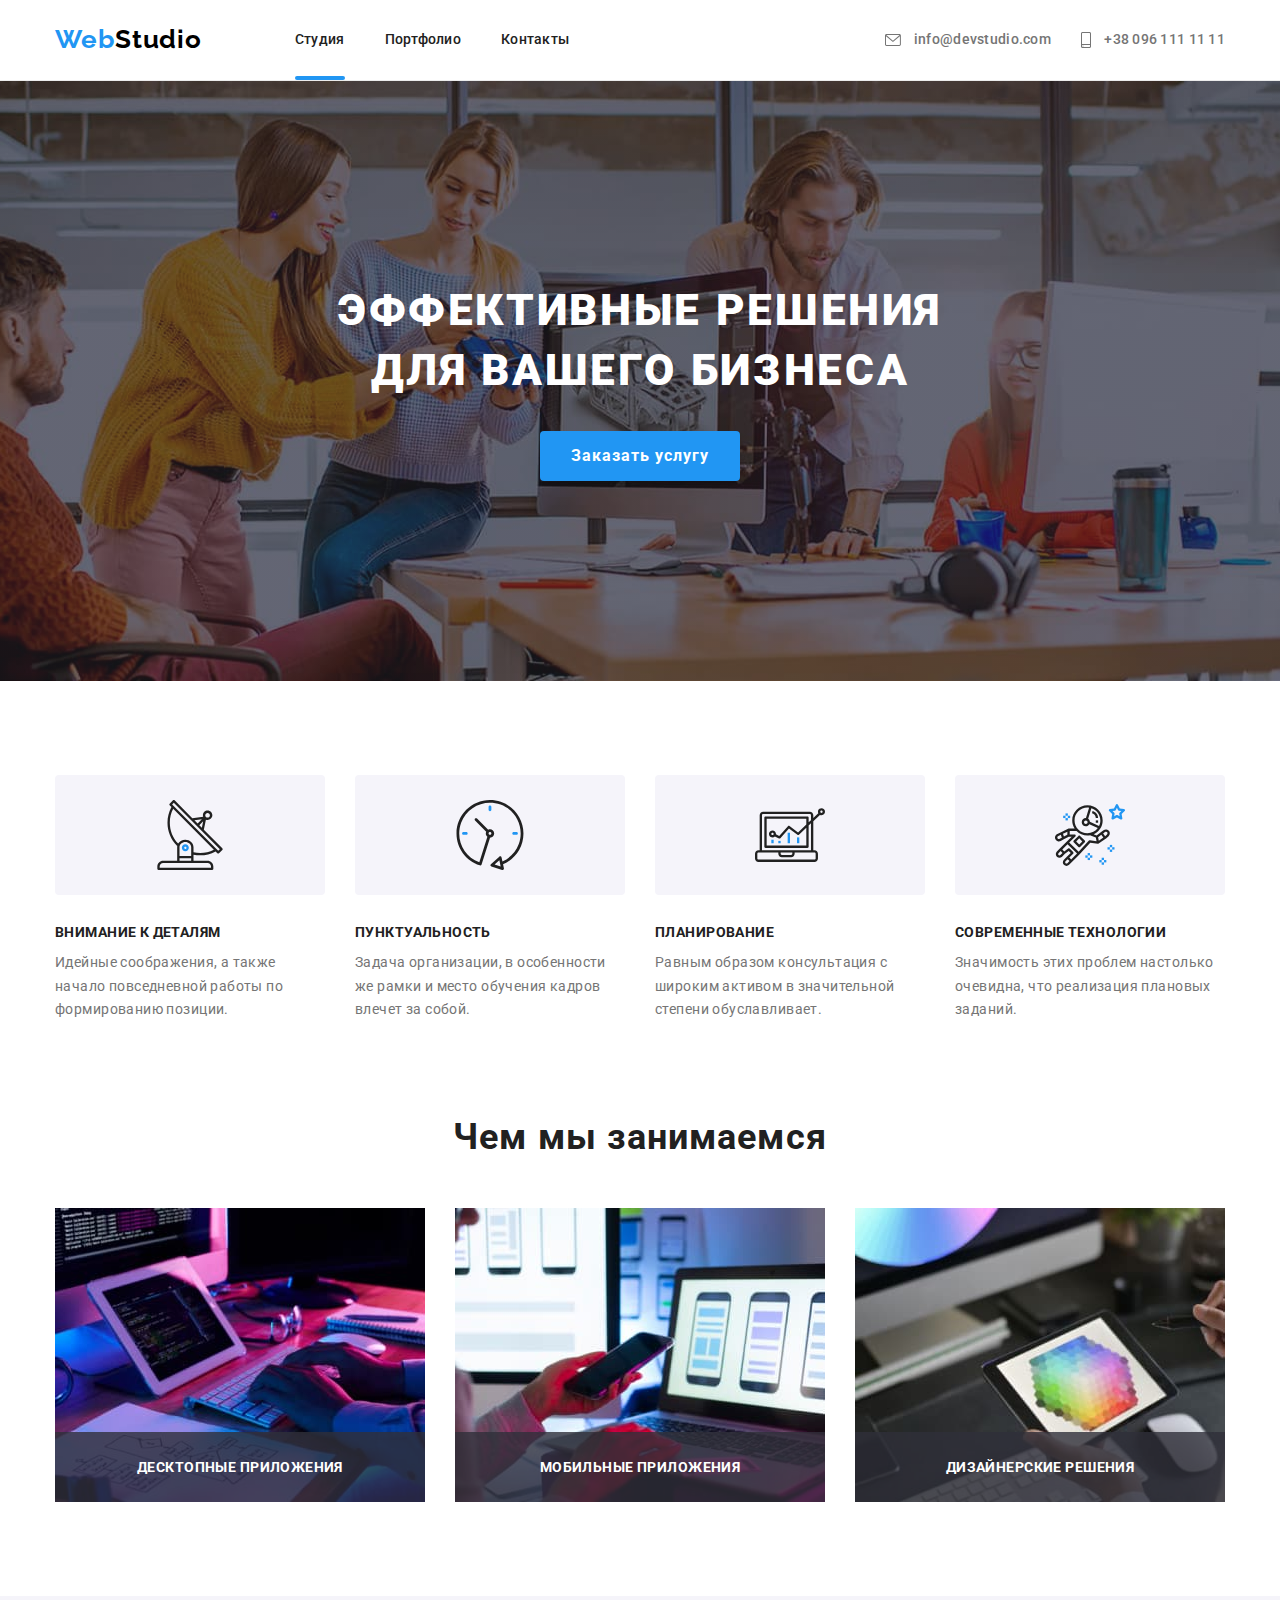
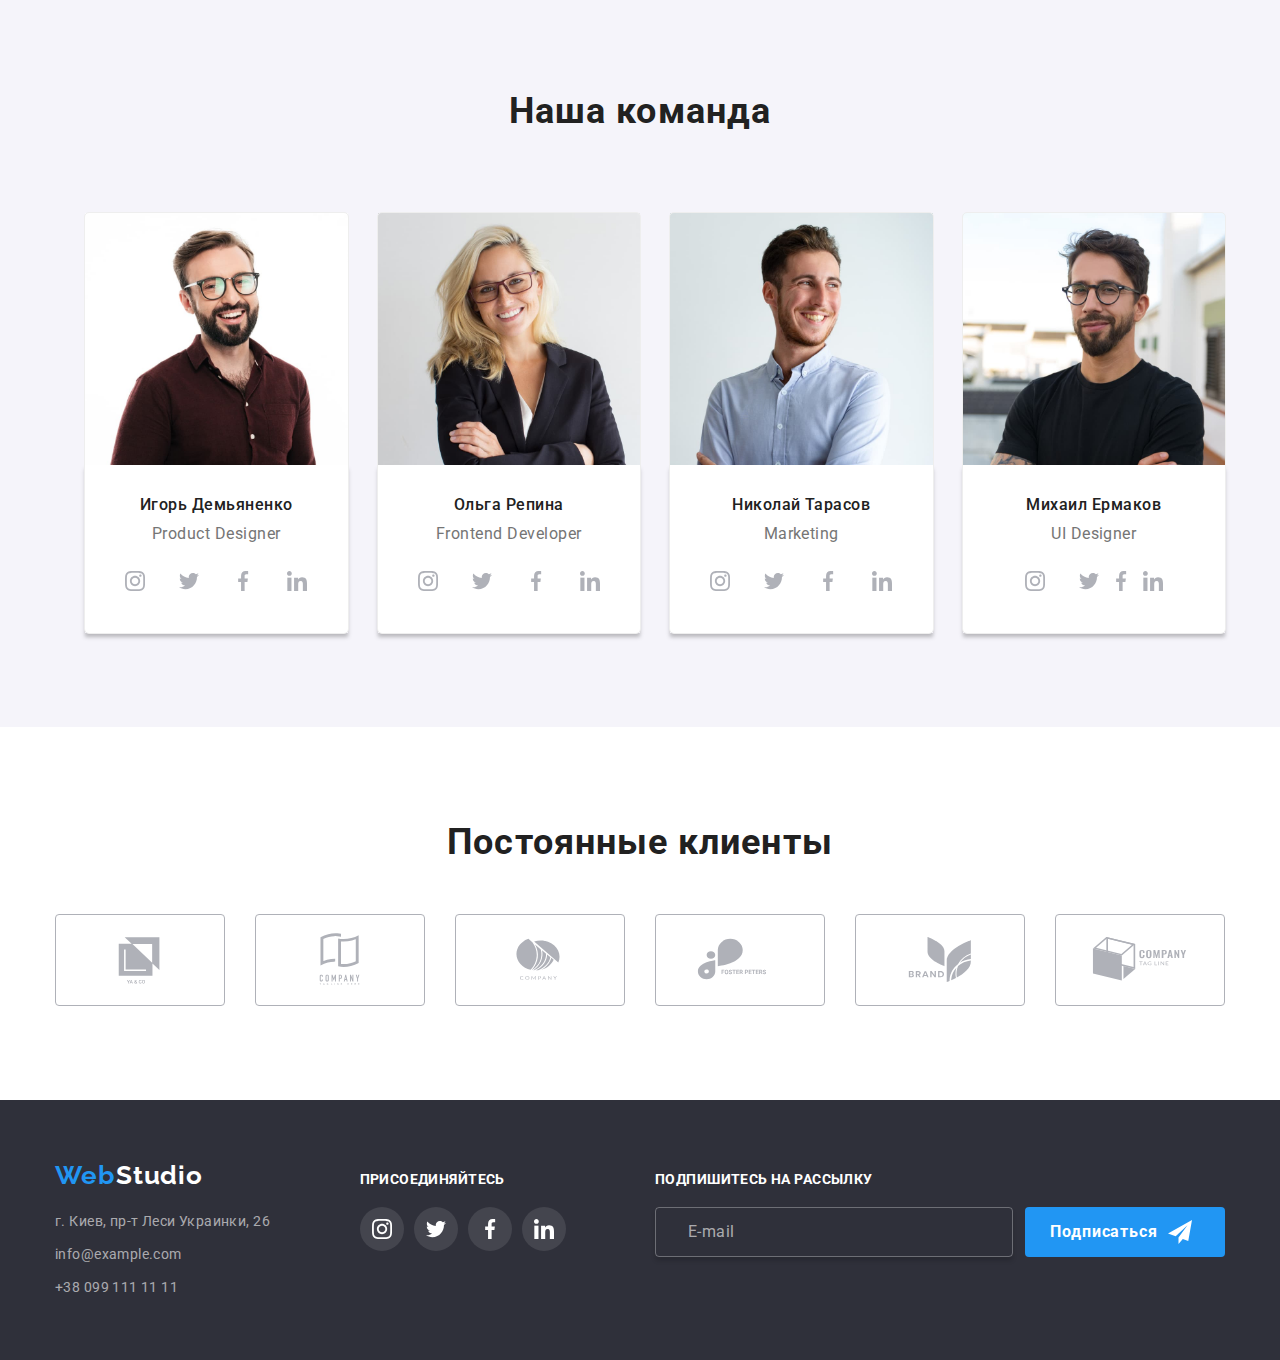
==== commit 5e4e0cfc: "sass features" ====
--- a/index.html
+++ b/index.html
@@ -135,36 +135,36 @@
       <!--our specialities-->
       <section class="specialities section">
         <div class="container">
-          <h2 class="specialities-title section-title">Чем мы занимаемся</h2>
-          <ul class="specialities-list list">
-            <li class="specialities-item">
+          <h2 class="specialities__title section-title">Чем мы занимаемся</h2>
+          <ul class="specialities__list list">
+            <li class="specialities__item">
               <img
                 src="./images/box1(1).jpg"
                 alt="человек пишет код"
                 width="370"
               />
-              <div class="specialities-item-lable">
-                <h3 class="specialities-item-text">Десктопные приложения</h3>
-              </div>
-            </li>
-            <li class="specialities-item">
+              <div class="specialities__item-lable">
+                <h3 class="specialities__item-text">Десктопные приложения</h3>
+              </div>
+            </li>
+            <li class="specialities__item">
               <img
                 src="./images/box2(1).jpg"
                 alt="человек создает дизайн макетов для телефона"
                 width="370"
               />
-              <div class="specialities-item-lable">
-                <h3 class="specialities-item-text">Мобильные приложения</h3>
-              </div>
-            </li>
-            <li class="specialities-item">
+              <div class="specialities__item-lable">
+                <h3 class="specialities__item-text">Мобильные приложения</h3>
+              </div>
+            </li>
+            <li class="specialities__item">
               <img
                 src="./images/box3(1).jpg"
                 alt="человек держит планшет и выбирает цвет на цветовом круге"
                 width="370"
               />
-              <div class="specialities-item-lable">
-                <h3 class="specialities-item-text">Дизайнерские решения</h3>
+              <div class="specialities__item-lable">
+                <h3 class="specialities__item-text">Дизайнерские решения</h3>
               </div>
             </li>
           </ul>
--- a/css/main.min.css
+++ b/css/main.min.css
@@ -1 +1 @@
-/*! modern-normalize v1.1.0 | MIT License | https://github.com/sindresorhus/modern-normalize */*,::before,::after{-webkit-box-sizing:border-box;box-sizing:border-box}html{line-height:1.15;-webkit-text-size-adjust:100%;-moz-tab-size:4;-o-tab-size:4;tab-size:4}body{margin:0;font-family:system-ui,-apple-system,"Segoe UI",Roboto,Helvetica,Arial,sans-serif,"Apple Color Emoji","Segoe UI Emoji"}hr{height:0;color:inherit}abbr[title]{-webkit-text-decoration:underline dotted;text-decoration:underline dotted}b,strong{font-weight:bolder}code,kbd,samp,pre{font-family:ui-monospace,SFMono-Regular,Consolas,"Liberation Mono",Menlo,monospace;font-size:1em}small{font-size:80%}sub,sup{font-size:75%;line-height:0;position:relative;vertical-align:baseline}sub{bottom:-0.25em}sup{top:-0.5em}table{text-indent:0;border-color:inherit}button,input,optgroup,select,textarea{font-family:inherit;font-size:100%;line-height:1.15;margin:0}button,select{text-transform:none}button,[type=button],[type=reset],[type=submit]{-webkit-appearance:button}::-moz-focus-inner{border-style:none;padding:0}:-moz-focusring{outline:1px dotted ButtonText}:-moz-ui-invalid{box-shadow:none}legend{padding:0}progress{vertical-align:baseline}::-webkit-inner-spin-button,::-webkit-outer-spin-button{height:auto}[type=search]{-webkit-appearance:textfield;outline-offset:-2px}::-webkit-search-decoration{-webkit-appearance:none}::-webkit-file-upload-button{-webkit-appearance:button;font:inherit}summary{display:list-item}button{cursor:pointer}body{background-color:#fff;font-family:"Roboto",sans-serif;font-weight:normal;font-size:14px;line-height:1.71;letter-spacing:.03em;color:#757575}h1,h2,h3,h4,h5,h6,p{margin:0;padding:0}img{display:block;max-width:100%;height:auto}.list{margin:0;padding:0;list-style:none}.link{text-decoration:none;color:inherit}.container{margin-left:auto;margin-right:auto;width:1200px;padding-left:15px;padding-right:15px}.section-title{margin-top:0;margin-bottom:50px;font-weight:bold;font-size:36px;line-height:1.17;text-align:center;letter-spacing:.03em;color:#212121}.section{padding-bottom:94px;padding-top:94px}.header{background-color:#fff;border-bottom:1px solid #ececec}.nav-holder{display:-webkit-box;display:-ms-flexbox;display:flex;-webkit-box-align:center;-ms-flex-align:center;align-items:center}.header__navigation{display:-webkit-box;display:-ms-flexbox;display:flex;-webkit-box-align:center;-ms-flex-align:center;align-items:center;-webkit-box-pack:center;-ms-flex-pack:center;justify-content:center}.header__logo{font-family:"Raleway",sans-serif;font-style:normal;font-weight:bold;font-size:26px;line-height:1.19;letter-spacing:.03em;word-spacing:-6px;padding-top:24px;padding-bottom:25px}.header__web{color:#2196f3}.header__studio{color:#000}.header__list{display:-webkit-box;display:-ms-flexbox;display:flex;margin-left:93px}.header__item:not(:last-child){margin-right:40px}.header__link{display:-webkit-box;display:-ms-flexbox;display:flex;padding-top:32px;padding-bottom:32px;font-weight:500;font-size:14px;line-height:1.14;letter-spacing:.02em;color:#212121;position:relative;-webkit-transition:color 250ms cubic-bezier(0.4, 0, 0.2, 1);transition:color 250ms cubic-bezier(0.4, 0, 0.2, 1)}.header__link:hover,.header__link:focus{color:#2196f3}.header__link.underline::after{content:"";width:100%;height:4px;background-color:#2196f3;border-radius:2px;position:absolute;left:0;bottom:0}.header__contacts-list .link{font-weight:500;font-size:14px;line-height:1.14;letter-spacing:.02em;color:#757575}.header__contacts-list .link.link:hover,.header__contacts-list .link.link:focus{color:#2196f3}.header__contacts-list{display:-webkit-box;display:-ms-flexbox;display:flex;margin-left:auto}.header__contacts{display:-webkit-box;display:-ms-flexbox;display:flex;-webkit-box-align:center;-ms-flex-align:center;align-items:center}.header__contacts+.header__contacts{margin-left:30px}.header__mail,.header__tel{-webkit-transition:color 250ms cubic-bezier(0.4, 0, 0.2, 1);transition:color 250ms cubic-bezier(0.4, 0, 0.2, 1)}.header__icon{display:inline-block;vertical-align:middle;margin-right:10px;fill:currentColor}.order-service{padding-top:200px;padding-bottom:200px;background-color:#2f303a;background-image:-webkit-gradient(linear, left top, left bottom, from(rgba(47, 48, 58, 0.4)), to(rgba(47, 48, 58, 0.4))),url(../images/decore/bg.jpg);background-image:linear-gradient(rgba(47, 48, 58, 0.4), rgba(47, 48, 58, 0.4)),url(../images/decore/bg.jpg);background-repeat:no-repeat;background-position:center;background-size:cover;text-align:center}.order-service__title{margin-bottom:30px;margin-left:auto;margin-right:auto;width:696px;font-weight:900;font-size:44px;line-height:1.36;letter-spacing:.06em;text-transform:uppercase;color:#fff}.order-service__btn{display:-webkit-box;display:-ms-flexbox;display:flex;-webkit-box-align:center;-ms-flex-align:center;align-items:center;text-align:center;border-radius:4px;border:1px solid #2196f3;border-color:transparent;-ms-flex-item-align:center;align-self:center;margin:0 auto;width:200px;height:50px;-webkit-box-pack:center;-ms-flex-pack:center;justify-content:center;-webkit-box-shadow:0px 4px 4px rgba(0,0,0,.15);box-shadow:0px 4px 4px rgba(0,0,0,.15);font-weight:bold;font-size:16px;line-height:1.87;letter-spacing:.06em;color:#fff;background-color:#2196f3}.order-service__btn:active,.order-service__btn:focus{color:#fff}.features{padding-bottom:0}.features__title{display:none}.features__list{display:-webkit-box;display:-ms-flexbox;display:flex;-webkit-box-align:center;-ms-flex-align:center;align-items:center;-webkit-box-pack:justify;-ms-flex-pack:justify;justify-content:space-between}.features__item{width:270px}.features__item-title{margin-bottom:10px;font-weight:700;font-size:14px;line-height:1.14;text-transform:uppercase;color:#212121}.features__thumb{display:-webkit-box;display:-ms-flexbox;display:flex;-webkit-box-align:center;-ms-flex-align:center;align-items:center;-webkit-box-pack:center;-ms-flex-pack:center;justify-content:center;width:270px;height:120px;background-color:#f5f4fa;border-radius:4px;margin-bottom:30px}.specialities-list{display:-webkit-box;display:-ms-flexbox;display:flex;-ms-flex-wrap:wrap;flex-wrap:wrap;margin-left:calc(-1 * $project-item-gap);margin-top:calc(-1 * $project-item-gap)}.specialities-item{-ms-flex-preferred-size:calc(100% / 3 - $project-item-gap);flex-basis:calc(100% / 3 - $project-item-gap);margin-left:30px;margin-top:30px;position:relative}.specialities-item-lable{display:-webkit-box;display:-ms-flexbox;display:flex;-webkit-box-pack:center;-ms-flex-pack:center;justify-content:center;-webkit-box-align:center;-ms-flex-align:center;align-items:center;width:370px;height:70px;background-color:rgba(47,48,58,.8);position:absolute;bottom:0;left:0}.specialities-item-text{font-weight:700;font-size:14px;line-height:1.14;text-align:center;letter-spacing:.03em;text-transform:uppercase;color:#fff}.team{background-color:#f5f4fa}.team__list{display:-webkit-box;display:-ms-flexbox;display:flex;margin-left:calc(-1 * $project-item-gap);margin-top:calc(-1 * $project-item-gap)}.team__card{padding-top:30px;padding-bottom:30px;-webkit-box-shadow:0px 4px 4px rgba(0,0,0,.25);box-shadow:0px 4px 4px rgba(0,0,0,.25)}.team__item{background-color:#fff;outline:1px solid #eee;border-radius:4px;margin-top:30px;margin-left:30px}.team__person{margin-top:0px;margin-bottom:10px;font-weight:500;font-size:16px;line-height:1.19;text-align:center;letter-spacing:.03em;color:#212121}.team__text{margin-top:0;margin-bottom:0px;font-size:16px;line-height:1.19;text-align:center;letter-spacing:.03em;color:#757575}.team__social-list{display:-webkit-box;display:-ms-flexbox;display:flex;-webkit-box-pack:center;-ms-flex-pack:center;justify-content:center;margin-top:16px}.team__social-item{width:44px;height:44px}.team__social-item+.team__social-item{margin-left:10px}.team__social-link{width:100%;height:100%;border-radius:50%;display:-webkit-box;display:-ms-flexbox;display:flex;-webkit-box-align:center;-ms-flex-align:center;align-items:center;-webkit-box-pack:center;-ms-flex-pack:center;justify-content:center;background-color:#fff;color:#afb1b8;-webkit-transition:color 250ms cubic-bezier(0.4, 0, 0.2, 1),background-color 250ms cubic-bezier(0.4, 0, 0.2, 1);transition:color 250ms cubic-bezier(0.4, 0, 0.2, 1),background-color 250ms cubic-bezier(0.4, 0, 0.2, 1)}.team__social-link:hover,.team__social-link:focus{color:#fff;background-color:#2196f3}.team__social-icon{fill:currentColor}.clients__list{display:-webkit-box;display:-ms-flexbox;display:flex;-webkit-box-align:center;-ms-flex-align:center;align-items:center;-webkit-box-pack:center;-ms-flex-pack:center;justify-content:center}.clients__item{width:170px;height:92px;border:1px solid #afb1b8;border-radius:4px;-webkit-transition:border 250ms cubic-bezier(0.4, 0, 0.2, 1);transition:border 250ms cubic-bezier(0.4, 0, 0.2, 1)}.clients__item+.clients__item{margin-left:30px}.clients__item:hover,.clients__item:focus{border:1px solid #2196f3}.clients__link{width:100%;height:100%;display:-webkit-box;display:-ms-flexbox;display:flex;-webkit-box-align:center;-ms-flex-align:center;align-items:center;-webkit-box-pack:center;-ms-flex-pack:center;justify-content:center;color:#afb1b8;-webkit-transition:color 250ms cubic-bezier(0.4, 0, 0.2, 1);transition:color 250ms cubic-bezier(0.4, 0, 0.2, 1)}.clients__link:hover,.clients__link:focus{color:#2196f3}.clients__icon{fill:currentColor}.footer{background-color:#2f303a;padding-top:60px;padding-bottom:60px}.footer__address-link{font-family:"Roboto",sans-serif;font-style:normal;font-weight:normal;font-size:14px;line-height:1.71;letter-spacing:.03em;color:#ffffff99;-webkit-transition:color 250ms cubic-bezier(0.4, 0, 0.2, 1);transition:color 250ms cubic-bezier(0.4, 0, 0.2, 1)}.footer__address-link:hover,.footer__address-link:focus{color:#fff}.footer__logo{display:inline-block;margin-bottom:20px;font-family:"Raleway",sans-serif;font-style:normal;font-weight:bold;font-size:26px;line-height:1.19;letter-spacing:.03em;word-spacing:-5px}.footer__contact-item:not(:last-child){margin-bottom:9px}.footer__web{color:#2196f3}.footer__studio{color:#fff}.footer-links{display:-webkit-box;display:-ms-flexbox;display:flex;-webkit-box-align:baseline;-ms-flex-align:baseline;align-items:baseline;-webkit-box-pack:justify;-ms-flex-pack:justify;justify-content:space-between}.footer__address{display:-webkit-box;display:-ms-flexbox;display:flex;-webkit-box-orient:vertical;-webkit-box-direction:normal;-ms-flex-direction:column;flex-direction:column}.footer__contacts{display:-webkit-box;display:-ms-flexbox;display:flex;-webkit-box-orient:vertical;-webkit-box-direction:normal;-ms-flex-direction:column;flex-direction:column}.footer-social{display:-webkit-box;display:-ms-flexbox;display:flex;-webkit-box-orient:vertical;-webkit-box-direction:normal;-ms-flex-direction:column;flex-direction:column}.footer__social-title{margin-bottom:20px;color:#fff;font-weight:bold;font-size:14px;line-height:1.14;letter-spacing:.03em;text-transform:uppercase}.footer__social-list{display:-webkit-box;display:-ms-flexbox;display:flex}.footer__social-item{width:44px;height:44px}.footer__social-item+.footer__social-item{margin-left:10px}.footer__social-link{width:100%;height:100%;border-radius:50%;display:-webkit-box;display:-ms-flexbox;display:flex;-webkit-box-align:center;-ms-flex-align:center;align-items:center;-webkit-box-pack:center;-ms-flex-pack:center;justify-content:center;background-color:rgba(255,255,255,.1);color:#fff;-webkit-transition:background-color 250ms cubic-bezier(0.4, 0, 0.2, 1);transition:background-color 250ms cubic-bezier(0.4, 0, 0.2, 1)}.footer__social-link:hover,.footer__social-link:focus{color:#fff;background-color:#2196f3}.footer__social-icon{fill:currentColor}.footer__email-send{display:-webkit-box;display:-ms-flexbox;display:flex;-webkit-box-align:center;-ms-flex-align:center;align-items:center;-webkit-box-pack:center;-ms-flex-pack:center;justify-content:center}.footer__email-title{margin-bottom:20px;font-weight:700;font-size:14px;line-height:16px;letter-spacing:.03em;text-transform:uppercase;color:#fff}.footer__email-input{width:358px;height:50px;border:1px solid rgba(255,255,255,.3);-webkit-box-shadow:0px 4px 4px rgba(0,0,0,.15);box-shadow:0px 4px 4px rgba(0,0,0,.15);border-radius:4px;background-color:transparent;color:rgba(255,255,255,.6);font-size:16px;line-height:1.25;letter-spacing:.03em;padding:15px 16px}.footer__email-input::-webkit-input-placeholder{padding:15px 16px;font-size:16px;line-height:1.25;letter-spacing:.03em;color:rgba(255,255,255,.6)}.footer__email-input::-moz-placeholder{padding:15px 16px;font-size:16px;line-height:1.25;letter-spacing:.03em;color:rgba(255,255,255,.6)}.footer__email-input:-ms-input-placeholder{padding:15px 16px;font-size:16px;line-height:1.25;letter-spacing:.03em;color:rgba(255,255,255,.6)}.footer__email-input::-ms-input-placeholder{padding:15px 16px;font-size:16px;line-height:1.25;letter-spacing:.03em;color:rgba(255,255,255,.6)}.footer__email-input::placeholder{padding:15px 16px;font-size:16px;line-height:1.25;letter-spacing:.03em;color:rgba(255,255,255,.6)}.footer__btn{display:-webkit-box;display:-ms-flexbox;display:flex;-webkit-box-align:center;-ms-flex-align:center;align-items:center;-webkit-box-pack:center;-ms-flex-pack:center;justify-content:center;width:200px;height:50px;font-weight:700;font-size:16px;line-height:1.87;text-align:center;letter-spacing:.06em;color:#fff;-ms-flex-item-align:center;align-self:center;border-radius:4px;border:1px solid #2196f3;border-color:transparent;-webkit-transition:-webkit-box-shadow 250ms cubic-bezier(0.4, 0, 0.2, 1);transition:-webkit-box-shadow 250ms cubic-bezier(0.4, 0, 0.2, 1);transition:box-shadow 250ms cubic-bezier(0.4, 0, 0.2, 1);transition:box-shadow 250ms cubic-bezier(0.4, 0, 0.2, 1), -webkit-box-shadow 250ms cubic-bezier(0.4, 0, 0.2, 1);margin-left:12px;background-color:#2196f3}.footer__btn:focus,.footer__btn:hover{-webkit-box-shadow:0px 4px 4px rgba(0,0,0,.15);box-shadow:0px 4px 4px rgba(0,0,0,.15)}.footer__icon-send{margin:13px 8px 13px 10px}.backdrop{width:100vw;height:100vh;background-color:rgba(0,0,0,.2);position:fixed;top:0;left:0;opacity:1;-webkit-transition:opacity 250ms cubic-bezier(0.4, 0, 0.2, 1),visibility 250ms cubic-bezier(0.4, 0, 0.2, 1);transition:opacity 250ms cubic-bezier(0.4, 0, 0.2, 1),visibility 250ms cubic-bezier(0.4, 0, 0.2, 1)}.is-hidden{visibility:hidden;opacity:0;pointer-events:none}.backdrop.is-hidden .modal{-webkit-transform:translate(-50%, -50%) scale(0.2);transform:translate(-50%, -50%) scale(0.2)}.modal{background-color:#fff;border-radius:4px;position:absolute;top:50%;left:50%;padding:40px 40px;-webkit-transform:translate(-50%, -50%);transform:translate(-50%, -50%);-webkit-transform:translate(-50%, -50%) scale(1);transform:translate(-50%, -50%) scale(1);-webkit-transition:-webkit-transform 250ms cubic-bezier(0.4, 0, 0.2, 1);transition:-webkit-transform 250ms cubic-bezier(0.4, 0, 0.2, 1);transition:transform 250ms cubic-bezier(0.4, 0, 0.2, 1);transition:transform 250ms cubic-bezier(0.4, 0, 0.2, 1), -webkit-transform 250ms cubic-bezier(0.4, 0, 0.2, 1)}.modal__close-btn{display:-webkit-box;display:-ms-flexbox;display:flex;-webkit-box-pack:center;-ms-flex-pack:center;justify-content:center;-webkit-box-align:center;-ms-flex-align:center;align-items:center;width:30px;height:30px;background-color:#fff;border-radius:50%;border:1px solid rgba(0,0,0,.1);position:absolute;top:8px;right:8px;-webkit-transition:fill 250ms cubic-bezier(0.4, 0, 0.2, 1);transition:fill 250ms cubic-bezier(0.4, 0, 0.2, 1)}.modal__close-btn:hover,.modal__close-btn:focus{fill:#2196f3}.form{display:-webkit-box;display:-ms-flexbox;display:flex;-webkit-box-orient:vertical;-webkit-box-direction:normal;-ms-flex-direction:column;flex-direction:column;-webkit-box-align:center;-ms-flex-align:center;align-items:center;-webkit-box-pack:center;-ms-flex-pack:center;justify-content:center;margin-bottom:0}.modal__title{font-weight:700;font-size:20px;line-height:1.15;text-align:center;letter-spacing:.03em;color:#212121;margin-bottom:12px}.modal__form{width:448px}.form__field{display:-webkit-box;display:-ms-flexbox;display:flex;-webkit-box-orient:vertical;-webkit-box-direction:normal;-ms-flex-direction:column;flex-direction:column;margin-bottom:10px;position:relative}.form__field:last-child{margin-bottom:0}.form__field input{margin:0;padding:11px 42px;border:1px solid rgba(33,33,33,.2);border-radius:4px;background-color:transparent;-webkit-transition:border-color 250ms cubic-bezier(0.4, 0, 0.2, 1);transition:border-color 250ms cubic-bezier(0.4, 0, 0.2, 1)}.form__field label{margin-bottom:4px;color:#757575;font-weight:normal;font-size:12px;line-height:1.16;letter-spacing:.01em}.modal-form__input-icon{display:inline-block;width:18px;height:18px;background-color:transparent;position:absolute;top:50%;left:12px;-webkit-transition:fill 250ms cubic-bezier(0.4, 0, 0.2, 1);transition:fill 250ms cubic-bezier(0.4, 0, 0.2, 1)}.modal-form__input:hover~.modal-form__input-icon,.modal-form__input:focus~.modal-form__input-icon{fill:#2196f3}.form__field:focus-within>.modal-form__input-icon{fill:#2196f3}.form__field:focus-within>.modal-form__input{border:1px solid #2196f3;outline:none}.form__field textarea::-webkit-input-placeholder{color:rgba(117,117,117,.5)}.form__field textarea::-moz-placeholder{color:rgba(117,117,117,.5)}.form__field textarea:-ms-input-placeholder{color:rgba(117,117,117,.5)}.form__field textarea::-ms-input-placeholder{color:rgba(117,117,117,.5)}.form__field textarea::placeholder{color:rgba(117,117,117,.5)}textarea{resize:none;padding:12px 16px;border-radius:4px;width:448px;min-height:120px;border:1px solid rgba(33,33,33,.2);-webkit-transition:border-color 250ms cubic-bezier(0.4, 0, 0.2, 1);transition:border-color 250ms cubic-bezier(0.4, 0, 0.2, 1)}.modal-form__input:hover,.modal-form__input:focus{border-color:#2196f3}.form__checkbox{display:-webkit-box;display:-ms-flexbox;display:flex;width:425px;-webkit-box-align:center;-ms-flex-align:center;align-items:center;-webkit-box-pack:center;-ms-flex-pack:center;justify-content:center;margin:20px 11px 30px 14px}.form__checkbox-input{position:absolute;width:1px;height:1px;margin:-1px;border:0;padding:0;clip:rect(0 0 0 0);overflow:hidden}.form__checkbox-icon{display:block;width:16px;height:15px;background-color:transparent;border-radius:2px;border:1px solid #212121;margin-right:7px}.form__checkbox-input:checked+.form__checkbox-icon{background-color:#2196f3;background-image:url(../images/decore/checked.svg);background-repeat:no-repeat;background-size:contain;background-origin:border-box;border:1px solid #2196f3}.form__checkbox-text{display:-webkit-box;display:-ms-flexbox;display:flex;-webkit-box-align:center;-ms-flex-align:center;align-items:center;-webkit-box-pack:center;-ms-flex-pack:center;justify-content:center;font-size:14px;line-height:1.71;letter-spacing:.03em;color:#757575}.form__checkbox-link{text-decoration:underline;color:#2196f3;font-size:14px;line-height:1.71;letter-spacing:.03em}.modal-form__btn{display:-webkit-box;display:-ms-flexbox;display:flex;-webkit-box-align:center;-ms-flex-align:center;align-items:center;-webkit-box-pack:center;-ms-flex-pack:center;justify-content:center}.form-send__btn{display:-webkit-box;display:-ms-flexbox;display:flex;-webkit-box-align:center;-ms-flex-align:center;align-items:center;-webkit-box-pack:center;-ms-flex-pack:center;justify-content:center;width:200px;height:50px;font-weight:700;font-size:16px;line-height:1.87;text-align:center;letter-spacing:.06em;color:#fff;-ms-flex-item-align:center;align-self:center;border-radius:4px;border:1px solid #2196f3;border-color:transparent;-webkit-transition:-webkit-box-shadow 250ms cubic-bezier(0.4, 0, 0.2, 1);transition:-webkit-box-shadow 250ms cubic-bezier(0.4, 0, 0.2, 1);transition:box-shadow 250ms cubic-bezier(0.4, 0, 0.2, 1);transition:box-shadow 250ms cubic-bezier(0.4, 0, 0.2, 1), -webkit-box-shadow 250ms cubic-bezier(0.4, 0, 0.2, 1);margin-left:12px;background-color:#2196f3}.form-send__btn:focus,.form-send__btn:hover{-webkit-box-shadow:0px 4px 4px rgba(0,0,0,.15);box-shadow:0px 4px 4px rgba(0,0,0,.15)}/*# sourceMappingURL=main.min.css.map */+/*! modern-normalize v1.1.0 | MIT License | https://github.com/sindresorhus/modern-normalize */*,::before,::after{-webkit-box-sizing:border-box;box-sizing:border-box}html{line-height:1.15;-webkit-text-size-adjust:100%;-moz-tab-size:4;-o-tab-size:4;tab-size:4}body{margin:0;font-family:system-ui,-apple-system,"Segoe UI",Roboto,Helvetica,Arial,sans-serif,"Apple Color Emoji","Segoe UI Emoji"}hr{height:0;color:inherit}abbr[title]{-webkit-text-decoration:underline dotted;text-decoration:underline dotted}b,strong{font-weight:bolder}code,kbd,samp,pre{font-family:ui-monospace,SFMono-Regular,Consolas,"Liberation Mono",Menlo,monospace;font-size:1em}small{font-size:80%}sub,sup{font-size:75%;line-height:0;position:relative;vertical-align:baseline}sub{bottom:-0.25em}sup{top:-0.5em}table{text-indent:0;border-color:inherit}button,input,optgroup,select,textarea{font-family:inherit;font-size:100%;line-height:1.15;margin:0}button,select{text-transform:none}button,[type=button],[type=reset],[type=submit]{-webkit-appearance:button}::-moz-focus-inner{border-style:none;padding:0}:-moz-focusring{outline:1px dotted ButtonText}:-moz-ui-invalid{box-shadow:none}legend{padding:0}progress{vertical-align:baseline}::-webkit-inner-spin-button,::-webkit-outer-spin-button{height:auto}[type=search]{-webkit-appearance:textfield;outline-offset:-2px}::-webkit-search-decoration{-webkit-appearance:none}::-webkit-file-upload-button{-webkit-appearance:button;font:inherit}summary{display:list-item}button{cursor:pointer}body{background-color:#fff;font-family:"Roboto",sans-serif;font-weight:normal;font-size:14px;line-height:1.71;letter-spacing:.03em;color:#757575}h1,h2,h3,h4,h5,h6,p{margin:0;padding:0}img{display:block;max-width:100%;height:auto}.list{margin:0;padding:0;list-style:none}.link{text-decoration:none;color:inherit}.container{margin-left:auto;margin-right:auto;width:1200px;padding-left:15px;padding-right:15px}.section-title{margin-top:0;margin-bottom:50px;font-weight:bold;font-size:36px;line-height:1.17;text-align:center;letter-spacing:.03em;color:#212121}.section{padding-bottom:94px;padding-top:94px}.header{background-color:#fff;border-bottom:1px solid #ececec}.nav-holder{display:-webkit-box;display:-ms-flexbox;display:flex;-webkit-box-align:center;-ms-flex-align:center;align-items:center}.header__navigation{display:-webkit-box;display:-ms-flexbox;display:flex;-webkit-box-align:center;-ms-flex-align:center;align-items:center;-webkit-box-pack:center;-ms-flex-pack:center;justify-content:center}.header__logo{font-family:"Raleway",sans-serif;font-style:normal;font-weight:bold;font-size:26px;line-height:1.19;letter-spacing:.03em;word-spacing:-6px;padding-top:24px;padding-bottom:25px}.header__web{color:#2196f3}.header__studio{color:#000}.header__list{display:-webkit-box;display:-ms-flexbox;display:flex;margin-left:93px}.header__item:not(:last-child){margin-right:40px}.header__link{display:-webkit-box;display:-ms-flexbox;display:flex;padding-top:32px;padding-bottom:32px;font-weight:500;font-size:14px;line-height:1.14;letter-spacing:.02em;color:#212121;position:relative;-webkit-transition:color 250ms cubic-bezier(0.4, 0, 0.2, 1);transition:color 250ms cubic-bezier(0.4, 0, 0.2, 1)}.header__link:hover,.header__link:focus{color:#2196f3}.header__link.underline::after{content:"";width:100%;height:4px;background-color:#2196f3;border-radius:2px;position:absolute;left:0;bottom:0}.header__contacts-list .link{font-weight:500;font-size:14px;line-height:1.14;letter-spacing:.02em;color:#757575}.header__contacts-list .link.link:hover,.header__contacts-list .link.link:focus{color:#2196f3}.header__contacts-list{display:-webkit-box;display:-ms-flexbox;display:flex;margin-left:auto}.header__contacts{display:-webkit-box;display:-ms-flexbox;display:flex;-webkit-box-align:center;-ms-flex-align:center;align-items:center}.header__contacts+.header__contacts{margin-left:30px}.header__mail,.header__tel{-webkit-transition:color 250ms cubic-bezier(0.4, 0, 0.2, 1);transition:color 250ms cubic-bezier(0.4, 0, 0.2, 1)}.header__icon{display:inline-block;vertical-align:middle;margin-right:10px;fill:currentColor}.order-service{padding-top:200px;padding-bottom:200px;background-color:#2f303a;background-image:-webkit-gradient(linear, left top, left bottom, from(rgba(47, 48, 58, 0.4)), to(rgba(47, 48, 58, 0.4))),url(../images/decore/bg.jpg);background-image:linear-gradient(rgba(47, 48, 58, 0.4), rgba(47, 48, 58, 0.4)),url(../images/decore/bg.jpg);background-repeat:no-repeat;background-position:center;background-size:cover;text-align:center}.order-service__title{margin-bottom:30px;margin-left:auto;margin-right:auto;width:696px;font-weight:900;font-size:44px;line-height:1.36;letter-spacing:.06em;text-transform:uppercase;color:#fff}.order-service__btn{display:-webkit-box;display:-ms-flexbox;display:flex;-webkit-box-align:center;-ms-flex-align:center;align-items:center;text-align:center;border-radius:4px;border:1px solid #2196f3;border-color:transparent;-ms-flex-item-align:center;align-self:center;margin:0 auto;width:200px;height:50px;-webkit-box-pack:center;-ms-flex-pack:center;justify-content:center;-webkit-box-shadow:0px 4px 4px rgba(0,0,0,.15);box-shadow:0px 4px 4px rgba(0,0,0,.15);font-weight:bold;font-size:16px;line-height:1.87;letter-spacing:.06em;color:#fff;background-color:#2196f3}.order-service__btn:active,.order-service__btn:focus{color:#fff}.features{padding-bottom:0}.features__title{display:none}.features__list{display:-webkit-box;display:-ms-flexbox;display:flex;-webkit-box-align:center;-ms-flex-align:center;align-items:center;-webkit-box-pack:justify;-ms-flex-pack:justify;justify-content:space-between}.features__item{width:270px}.features__item-title{margin-bottom:10px;font-weight:700;font-size:14px;line-height:1.14;text-transform:uppercase;color:#212121}.features__thumb{display:-webkit-box;display:-ms-flexbox;display:flex;-webkit-box-align:center;-ms-flex-align:center;align-items:center;-webkit-box-pack:center;-ms-flex-pack:center;justify-content:center;width:270px;height:120px;background-color:#f5f4fa;border-radius:4px;margin-bottom:30px}.specialities__list{display:-webkit-box;display:-ms-flexbox;display:flex;-ms-flex-wrap:wrap;flex-wrap:wrap;margin-left:calc(-1 * 30px);margin-top:calc(-1 * 30px)}.specialities__item{-ms-flex-preferred-size:calc((100% / 3) - $project-item-gap);flex-basis:calc((100% / 3) - $project-item-gap);margin-left:30px;margin-top:30px;position:relative}.specialities__item-lable{display:-webkit-box;display:-ms-flexbox;display:flex;-webkit-box-pack:center;-ms-flex-pack:center;justify-content:center;-webkit-box-align:center;-ms-flex-align:center;align-items:center;width:370px;height:70px;background-color:rgba(47,48,58,.8);position:absolute;bottom:0;left:0}.specialities__item-text{font-weight:700;font-size:14px;line-height:1.14;text-align:center;letter-spacing:.03em;text-transform:uppercase;color:#fff}.team{background-color:#f5f4fa}.team__list{display:-webkit-box;display:-ms-flexbox;display:flex;margin-left:calc(-1 * $project-item-gap);margin-top:calc(-1 * $project-item-gap)}.team__card{padding-top:30px;padding-bottom:30px;-webkit-box-shadow:0px 4px 4px rgba(0,0,0,.25);box-shadow:0px 4px 4px rgba(0,0,0,.25)}.team__item{background-color:#fff;outline:1px solid #eee;border-radius:4px;margin-top:30px;margin-left:30px}.team__person{margin-top:0px;margin-bottom:10px;font-weight:500;font-size:16px;line-height:1.19;text-align:center;letter-spacing:.03em;color:#212121}.team__text{margin-top:0;margin-bottom:0px;font-size:16px;line-height:1.19;text-align:center;letter-spacing:.03em;color:#757575}.team__social-list{display:-webkit-box;display:-ms-flexbox;display:flex;-webkit-box-pack:center;-ms-flex-pack:center;justify-content:center;margin-top:16px}.team__social-item{width:44px;height:44px}.team__social-item+.team__social-item{margin-left:10px}.team__social-link{width:100%;height:100%;border-radius:50%;display:-webkit-box;display:-ms-flexbox;display:flex;-webkit-box-align:center;-ms-flex-align:center;align-items:center;-webkit-box-pack:center;-ms-flex-pack:center;justify-content:center;background-color:#fff;color:#afb1b8;-webkit-transition:color 250ms cubic-bezier(0.4, 0, 0.2, 1),background-color 250ms cubic-bezier(0.4, 0, 0.2, 1);transition:color 250ms cubic-bezier(0.4, 0, 0.2, 1),background-color 250ms cubic-bezier(0.4, 0, 0.2, 1)}.team__social-link:hover,.team__social-link:focus{color:#fff;background-color:#2196f3}.team__social-icon{fill:currentColor}.clients__list{display:-webkit-box;display:-ms-flexbox;display:flex;-webkit-box-align:center;-ms-flex-align:center;align-items:center;-webkit-box-pack:center;-ms-flex-pack:center;justify-content:center}.clients__item{width:170px;height:92px;border:1px solid #afb1b8;border-radius:4px;-webkit-transition:border 250ms cubic-bezier(0.4, 0, 0.2, 1);transition:border 250ms cubic-bezier(0.4, 0, 0.2, 1)}.clients__item+.clients__item{margin-left:30px}.clients__item:hover,.clients__item:focus{border:1px solid #2196f3}.clients__link{width:100%;height:100%;display:-webkit-box;display:-ms-flexbox;display:flex;-webkit-box-align:center;-ms-flex-align:center;align-items:center;-webkit-box-pack:center;-ms-flex-pack:center;justify-content:center;color:#afb1b8;-webkit-transition:color 250ms cubic-bezier(0.4, 0, 0.2, 1);transition:color 250ms cubic-bezier(0.4, 0, 0.2, 1)}.clients__link:hover,.clients__link:focus{color:#2196f3}.clients__icon{fill:currentColor}.footer{background-color:#2f303a;padding-top:60px;padding-bottom:60px}.footer__address-link{font-family:"Roboto",sans-serif;font-style:normal;font-weight:normal;font-size:14px;line-height:1.71;letter-spacing:.03em;color:#ffffff99;-webkit-transition:color 250ms cubic-bezier(0.4, 0, 0.2, 1);transition:color 250ms cubic-bezier(0.4, 0, 0.2, 1)}.footer__address-link:hover,.footer__address-link:focus{color:#fff}.footer__logo{display:inline-block;margin-bottom:20px;font-family:"Raleway",sans-serif;font-style:normal;font-weight:bold;font-size:26px;line-height:1.19;letter-spacing:.03em;word-spacing:-5px}.footer__contact-item:not(:last-child){margin-bottom:9px}.footer__web{color:#2196f3}.footer__studio{color:#fff}.footer-links{display:-webkit-box;display:-ms-flexbox;display:flex;-webkit-box-align:baseline;-ms-flex-align:baseline;align-items:baseline;-webkit-box-pack:justify;-ms-flex-pack:justify;justify-content:space-between}.footer__address{display:-webkit-box;display:-ms-flexbox;display:flex;-webkit-box-orient:vertical;-webkit-box-direction:normal;-ms-flex-direction:column;flex-direction:column}.footer__contacts{display:-webkit-box;display:-ms-flexbox;display:flex;-webkit-box-orient:vertical;-webkit-box-direction:normal;-ms-flex-direction:column;flex-direction:column}.footer-social{display:-webkit-box;display:-ms-flexbox;display:flex;-webkit-box-orient:vertical;-webkit-box-direction:normal;-ms-flex-direction:column;flex-direction:column}.footer__social-title{margin-bottom:20px;color:#fff;font-weight:bold;font-size:14px;line-height:1.14;letter-spacing:.03em;text-transform:uppercase}.footer__social-list{display:-webkit-box;display:-ms-flexbox;display:flex}.footer__social-item{width:44px;height:44px}.footer__social-item+.footer__social-item{margin-left:10px}.footer__social-link{width:100%;height:100%;border-radius:50%;display:-webkit-box;display:-ms-flexbox;display:flex;-webkit-box-align:center;-ms-flex-align:center;align-items:center;-webkit-box-pack:center;-ms-flex-pack:center;justify-content:center;background-color:rgba(255,255,255,.1);color:#fff;-webkit-transition:background-color 250ms cubic-bezier(0.4, 0, 0.2, 1);transition:background-color 250ms cubic-bezier(0.4, 0, 0.2, 1)}.footer__social-link:hover,.footer__social-link:focus{color:#fff;background-color:#2196f3}.footer__social-icon{fill:currentColor}.footer__email-send{display:-webkit-box;display:-ms-flexbox;display:flex;-webkit-box-align:center;-ms-flex-align:center;align-items:center;-webkit-box-pack:center;-ms-flex-pack:center;justify-content:center}.footer__email-title{margin-bottom:20px;font-weight:700;font-size:14px;line-height:16px;letter-spacing:.03em;text-transform:uppercase;color:#fff}.footer__email-input{width:358px;height:50px;border:1px solid rgba(255,255,255,.3);-webkit-box-shadow:0px 4px 4px rgba(0,0,0,.15);box-shadow:0px 4px 4px rgba(0,0,0,.15);border-radius:4px;background-color:transparent;color:rgba(255,255,255,.6);font-size:16px;line-height:1.25;letter-spacing:.03em;padding:15px 16px}.footer__email-input::-webkit-input-placeholder{padding:15px 16px;font-size:16px;line-height:1.25;letter-spacing:.03em;color:rgba(255,255,255,.6)}.footer__email-input::-moz-placeholder{padding:15px 16px;font-size:16px;line-height:1.25;letter-spacing:.03em;color:rgba(255,255,255,.6)}.footer__email-input:-ms-input-placeholder{padding:15px 16px;font-size:16px;line-height:1.25;letter-spacing:.03em;color:rgba(255,255,255,.6)}.footer__email-input::-ms-input-placeholder{padding:15px 16px;font-size:16px;line-height:1.25;letter-spacing:.03em;color:rgba(255,255,255,.6)}.footer__email-input::placeholder{padding:15px 16px;font-size:16px;line-height:1.25;letter-spacing:.03em;color:rgba(255,255,255,.6)}.footer__btn{display:-webkit-box;display:-ms-flexbox;display:flex;-webkit-box-align:center;-ms-flex-align:center;align-items:center;-webkit-box-pack:center;-ms-flex-pack:center;justify-content:center;width:200px;height:50px;font-weight:700;font-size:16px;line-height:1.87;text-align:center;letter-spacing:.06em;color:#fff;-ms-flex-item-align:center;align-self:center;border-radius:4px;border:1px solid #2196f3;border-color:transparent;-webkit-transition:-webkit-box-shadow 250ms cubic-bezier(0.4, 0, 0.2, 1);transition:-webkit-box-shadow 250ms cubic-bezier(0.4, 0, 0.2, 1);transition:box-shadow 250ms cubic-bezier(0.4, 0, 0.2, 1);transition:box-shadow 250ms cubic-bezier(0.4, 0, 0.2, 1), -webkit-box-shadow 250ms cubic-bezier(0.4, 0, 0.2, 1);margin-left:12px;background-color:#2196f3}.footer__btn:focus,.footer__btn:hover{-webkit-box-shadow:0px 4px 4px rgba(0,0,0,.15);box-shadow:0px 4px 4px rgba(0,0,0,.15)}.footer__icon-send{margin:13px 8px 13px 10px}.backdrop{width:100vw;height:100vh;background-color:rgba(0,0,0,.2);position:fixed;top:0;left:0;opacity:1;-webkit-transition:opacity 250ms cubic-bezier(0.4, 0, 0.2, 1),visibility 250ms cubic-bezier(0.4, 0, 0.2, 1);transition:opacity 250ms cubic-bezier(0.4, 0, 0.2, 1),visibility 250ms cubic-bezier(0.4, 0, 0.2, 1)}.is-hidden{visibility:hidden;opacity:0;pointer-events:none}.backdrop.is-hidden .modal{-webkit-transform:translate(-50%, -50%) scale(0.2);transform:translate(-50%, -50%) scale(0.2)}.modal{background-color:#fff;border-radius:4px;position:absolute;top:50%;left:50%;padding:40px 40px;-webkit-transform:translate(-50%, -50%);transform:translate(-50%, -50%);-webkit-transform:translate(-50%, -50%) scale(1);transform:translate(-50%, -50%) scale(1);-webkit-transition:-webkit-transform 250ms cubic-bezier(0.4, 0, 0.2, 1);transition:-webkit-transform 250ms cubic-bezier(0.4, 0, 0.2, 1);transition:transform 250ms cubic-bezier(0.4, 0, 0.2, 1);transition:transform 250ms cubic-bezier(0.4, 0, 0.2, 1), -webkit-transform 250ms cubic-bezier(0.4, 0, 0.2, 1)}.modal__close-btn{display:-webkit-box;display:-ms-flexbox;display:flex;-webkit-box-pack:center;-ms-flex-pack:center;justify-content:center;-webkit-box-align:center;-ms-flex-align:center;align-items:center;width:30px;height:30px;background-color:#fff;border-radius:50%;border:1px solid rgba(0,0,0,.1);position:absolute;top:8px;right:8px;-webkit-transition:fill 250ms cubic-bezier(0.4, 0, 0.2, 1);transition:fill 250ms cubic-bezier(0.4, 0, 0.2, 1)}.modal__close-btn:hover,.modal__close-btn:focus{fill:#2196f3}.form{display:-webkit-box;display:-ms-flexbox;display:flex;-webkit-box-orient:vertical;-webkit-box-direction:normal;-ms-flex-direction:column;flex-direction:column;-webkit-box-align:center;-ms-flex-align:center;align-items:center;-webkit-box-pack:center;-ms-flex-pack:center;justify-content:center;margin-bottom:0}.modal__title{font-weight:700;font-size:20px;line-height:1.15;text-align:center;letter-spacing:.03em;color:#212121;margin-bottom:12px}.modal__form{width:448px}.form__field{display:-webkit-box;display:-ms-flexbox;display:flex;-webkit-box-orient:vertical;-webkit-box-direction:normal;-ms-flex-direction:column;flex-direction:column;margin-bottom:10px;position:relative}.form__field:last-child{margin-bottom:0}.form__field input{margin:0;padding:11px 42px;border:1px solid rgba(33,33,33,.2);border-radius:4px;background-color:transparent;-webkit-transition:border-color 250ms cubic-bezier(0.4, 0, 0.2, 1);transition:border-color 250ms cubic-bezier(0.4, 0, 0.2, 1)}.form__field label{margin-bottom:4px;color:#757575;font-weight:normal;font-size:12px;line-height:1.16;letter-spacing:.01em}.modal-form__input-icon{display:inline-block;width:18px;height:18px;background-color:transparent;position:absolute;top:50%;left:12px;-webkit-transition:fill 250ms cubic-bezier(0.4, 0, 0.2, 1);transition:fill 250ms cubic-bezier(0.4, 0, 0.2, 1)}.modal-form__input:hover~.modal-form__input-icon,.modal-form__input:focus~.modal-form__input-icon{fill:#2196f3}.form__field:focus-within>.modal-form__input-icon{fill:#2196f3}.form__field:focus-within>.modal-form__input{border:1px solid #2196f3;outline:none}.form__field textarea::-webkit-input-placeholder{color:rgba(117,117,117,.5)}.form__field textarea::-moz-placeholder{color:rgba(117,117,117,.5)}.form__field textarea:-ms-input-placeholder{color:rgba(117,117,117,.5)}.form__field textarea::-ms-input-placeholder{color:rgba(117,117,117,.5)}.form__field textarea::placeholder{color:rgba(117,117,117,.5)}textarea{resize:none;padding:12px 16px;border-radius:4px;width:448px;min-height:120px;border:1px solid rgba(33,33,33,.2);-webkit-transition:border-color 250ms cubic-bezier(0.4, 0, 0.2, 1);transition:border-color 250ms cubic-bezier(0.4, 0, 0.2, 1)}.modal-form__input:hover,.modal-form__input:focus{border-color:#2196f3}.form__checkbox{display:-webkit-box;display:-ms-flexbox;display:flex;width:425px;-webkit-box-align:center;-ms-flex-align:center;align-items:center;-webkit-box-pack:center;-ms-flex-pack:center;justify-content:center;margin:20px 11px 30px 14px}.form__checkbox-input{position:absolute;width:1px;height:1px;margin:-1px;border:0;padding:0;clip:rect(0 0 0 0);overflow:hidden}.form__checkbox-icon{display:block;width:16px;height:15px;background-color:transparent;border-radius:2px;border:1px solid #212121;margin-right:7px}.form__checkbox-input:checked+.form__checkbox-icon{background-color:#2196f3;background-image:url(../images/decore/checked.svg);background-repeat:no-repeat;background-size:contain;background-origin:border-box;border:1px solid #2196f3}.form__checkbox-text{display:-webkit-box;display:-ms-flexbox;display:flex;-webkit-box-align:center;-ms-flex-align:center;align-items:center;-webkit-box-pack:center;-ms-flex-pack:center;justify-content:center;font-size:14px;line-height:1.71;letter-spacing:.03em;color:#757575}.form__checkbox-link{text-decoration:underline;color:#2196f3;font-size:14px;line-height:1.71;letter-spacing:.03em}.modal-form__btn{display:-webkit-box;display:-ms-flexbox;display:flex;-webkit-box-align:center;-ms-flex-align:center;align-items:center;-webkit-box-pack:center;-ms-flex-pack:center;justify-content:center}.form-send__btn{display:-webkit-box;display:-ms-flexbox;display:flex;-webkit-box-align:center;-ms-flex-align:center;align-items:center;-webkit-box-pack:center;-ms-flex-pack:center;justify-content:center;width:200px;height:50px;font-weight:700;font-size:16px;line-height:1.87;text-align:center;letter-spacing:.06em;color:#fff;-ms-flex-item-align:center;align-self:center;border-radius:4px;border:1px solid #2196f3;border-color:transparent;-webkit-transition:-webkit-box-shadow 250ms cubic-bezier(0.4, 0, 0.2, 1);transition:-webkit-box-shadow 250ms cubic-bezier(0.4, 0, 0.2, 1);transition:box-shadow 250ms cubic-bezier(0.4, 0, 0.2, 1);transition:box-shadow 250ms cubic-bezier(0.4, 0, 0.2, 1), -webkit-box-shadow 250ms cubic-bezier(0.4, 0, 0.2, 1);margin-left:12px;background-color:#2196f3}.form-send__btn:focus,.form-send__btn:hover{-webkit-box-shadow:0px 4px 4px rgba(0,0,0,.15);box-shadow:0px 4px 4px rgba(0,0,0,.15)}/*# sourceMappingURL=main.min.css.map */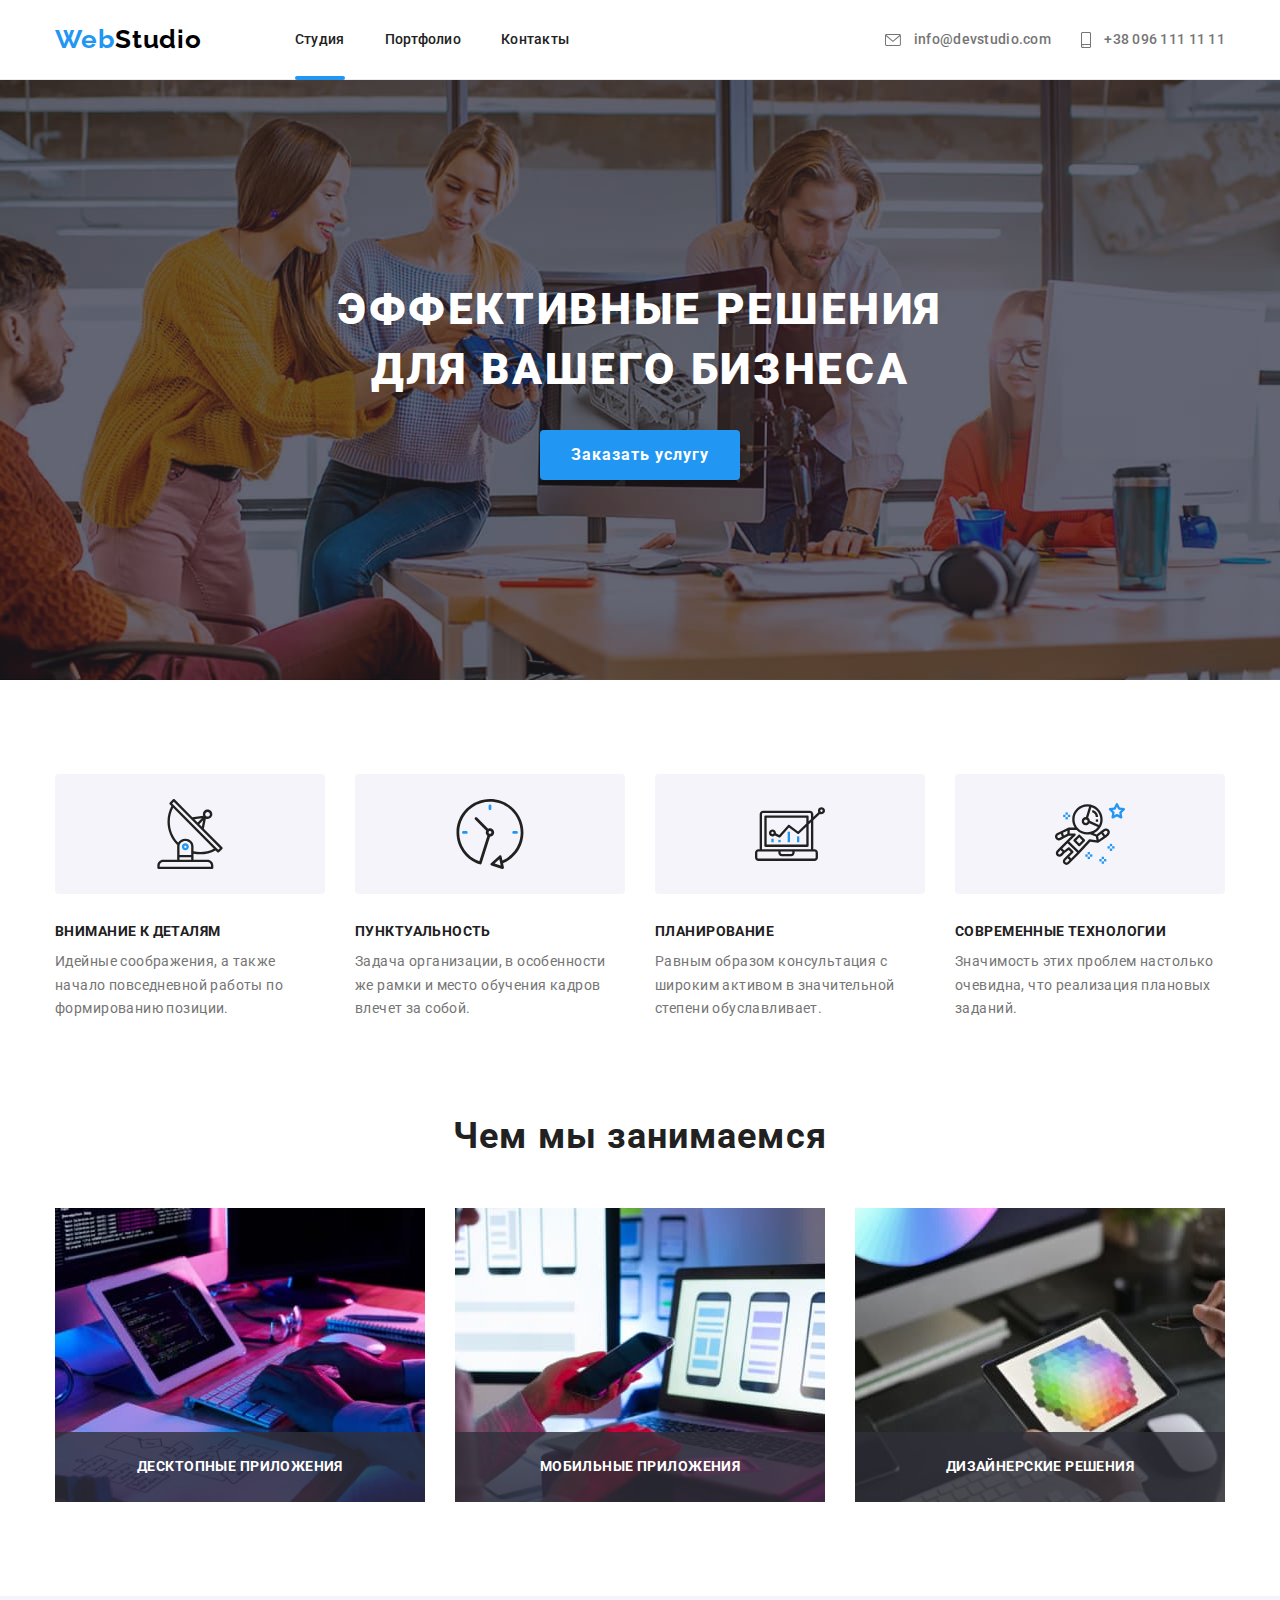
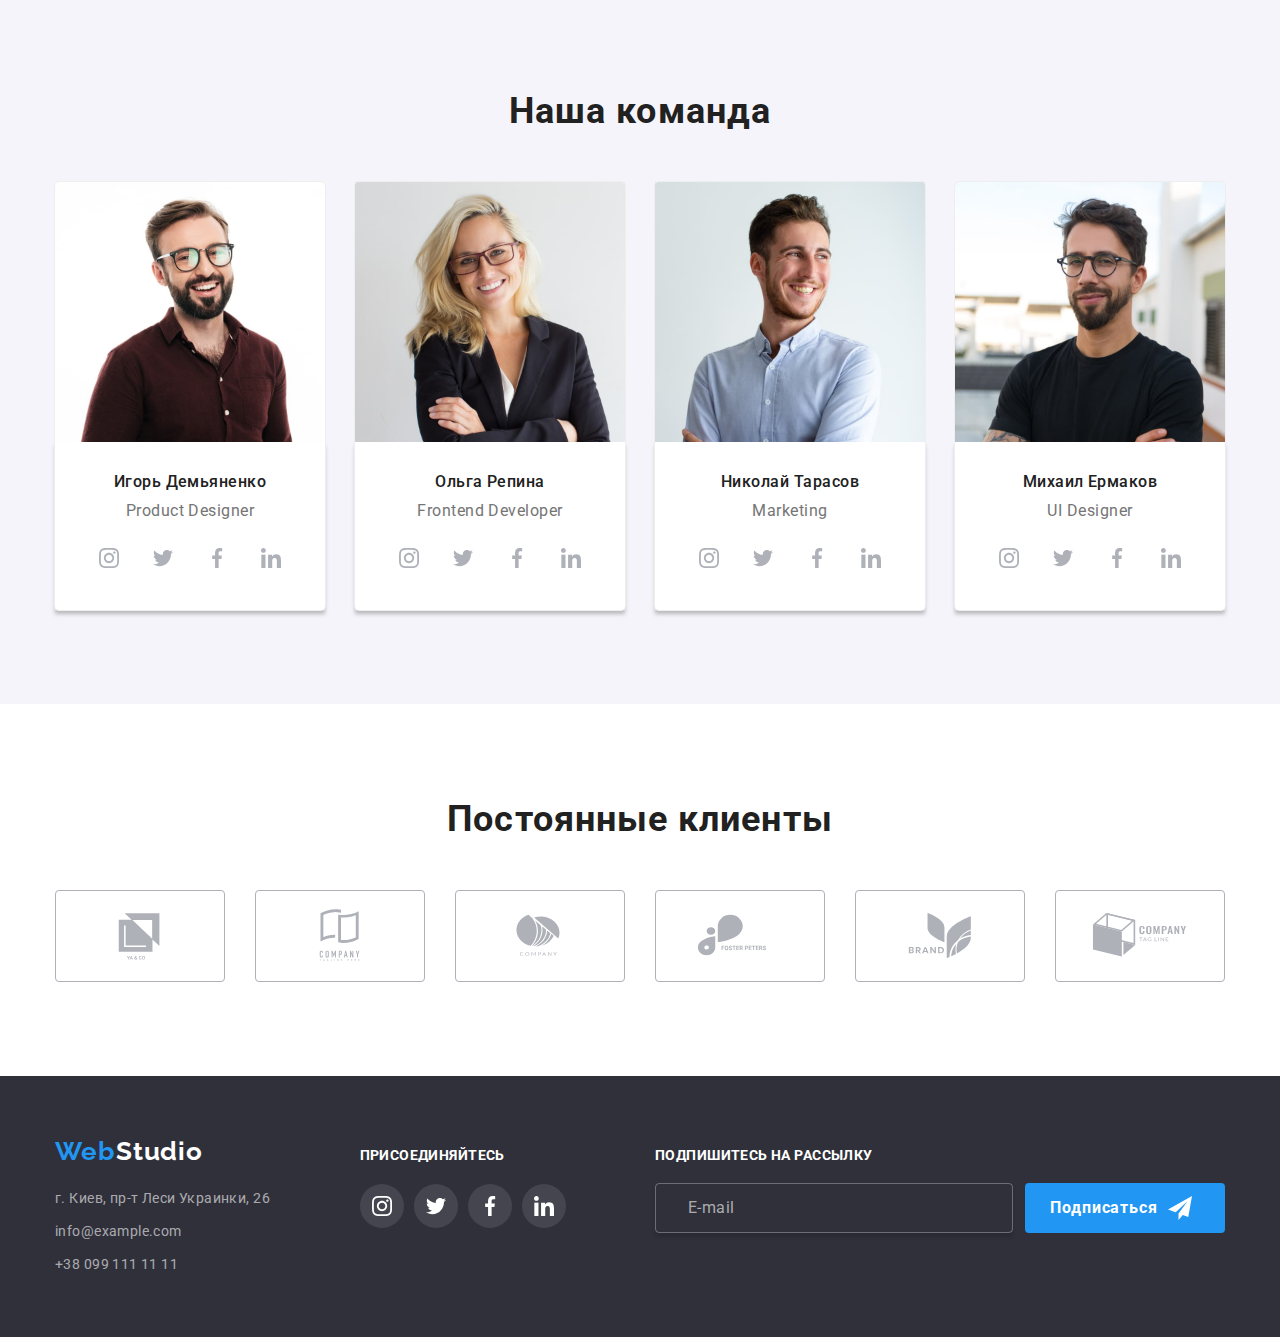
==== commit dec23839: "correct errors" ====
--- a/index.html
+++ b/index.html
@@ -350,7 +350,7 @@
                       </svg>
                     </a>
                   </li>
-                  <li class="team__ocial-item">
+                  <li class="team__social-item">
                     <a href="" class="team__social-link link">
                       <svg class="team__social-icon" width="20" height="20">
                         <use
@@ -380,42 +380,42 @@
           <h2 class="clients__title section-title">Постоянные клиенты</h2>
           <ul class="clients__list list">
             <li class="clients__item">
-              <a class="clients__link link">
+              <a href="" class="clients__link link">
                 <svg class="clients__icon" width="106" height="60">
                   <use href="./images/decore/icons.svg#icon-Logo-e"></use>
                 </svg>
               </a>
             </li>
             <li class="clients__item">
-              <a class="clients__link link">
+              <a href="" class="clients__link link">
                 <svg class="clients__icon" width="106" height="60">
                   <use href="./images/decore/icons.svg#icon-Logo-d"></use>
                 </svg>
               </a>
             </li>
             <li class="clients__item">
-              <a class="clients__link link">
+              <a href="" class="clients__link link">
                 <svg class="clients__icon" width="106" height="60">
                   <use href="./images/decore/icons.svg#icon-Logo-f"></use>
                 </svg>
               </a>
             </li>
             <li class="clients__item">
-              <a class="clients__link link">
+              <a href="" class="clients__link link">
                 <svg class="clients__icon" width="106" height="60">
                   <use href="./images/decore/icons.svg#icon-Logo-c"></use>
                 </svg>
               </a>
             </li>
             <li class="clients__item">
-              <a class="clients__link link">
+              <a href="" class="clients__link link">
                 <svg class="clients__icon" width="106" height="60">
                   <use href="./images/decore/icons.svg#icon-Logo-b"></use>
                 </svg>
               </a>
             </li>
             <li class="clients__item">
-              <a class="clients__link link">
+              <a href="" class="clients__link link">
                 <svg class="clients__icon" width="106" height="60">
                   <use href="./images/decore/icons.svg#icon-Logo"></use>
                 </svg>
@@ -578,8 +578,7 @@
                 class="modal-form__input"
                 autocomplete="on"
                 placeholder="Введите текст"
-              >
-              </textarea>
+              ></textarea>
             </div>
           </form>
         </div>
--- a/css/main.min.css
+++ b/css/main.min.css
@@ -1 +1 @@
-/*! modern-normalize v1.1.0 | MIT License | https://github.com/sindresorhus/modern-normalize */*,::before,::after{-webkit-box-sizing:border-box;box-sizing:border-box}html{line-height:1.15;-webkit-text-size-adjust:100%;-moz-tab-size:4;-o-tab-size:4;tab-size:4}body{margin:0;font-family:system-ui,-apple-system,"Segoe UI",Roboto,Helvetica,Arial,sans-serif,"Apple Color Emoji","Segoe UI Emoji"}hr{height:0;color:inherit}abbr[title]{-webkit-text-decoration:underline dotted;text-decoration:underline dotted}b,strong{font-weight:bolder}code,kbd,samp,pre{font-family:ui-monospace,SFMono-Regular,Consolas,"Liberation Mono",Menlo,monospace;font-size:1em}small{font-size:80%}sub,sup{font-size:75%;line-height:0;position:relative;vertical-align:baseline}sub{bottom:-0.25em}sup{top:-0.5em}table{text-indent:0;border-color:inherit}button,input,optgroup,select,textarea{font-family:inherit;font-size:100%;line-height:1.15;margin:0}button,select{text-transform:none}button,[type=button],[type=reset],[type=submit]{-webkit-appearance:button}::-moz-focus-inner{border-style:none;padding:0}:-moz-focusring{outline:1px dotted ButtonText}:-moz-ui-invalid{box-shadow:none}legend{padding:0}progress{vertical-align:baseline}::-webkit-inner-spin-button,::-webkit-outer-spin-button{height:auto}[type=search]{-webkit-appearance:textfield;outline-offset:-2px}::-webkit-search-decoration{-webkit-appearance:none}::-webkit-file-upload-button{-webkit-appearance:button;font:inherit}summary{display:list-item}button{cursor:pointer}body{background-color:#fff;font-family:"Roboto",sans-serif;font-weight:normal;font-size:14px;line-height:1.71;letter-spacing:.03em;color:#757575}h1,h2,h3,h4,h5,h6,p{margin:0;padding:0}img{display:block;max-width:100%;height:auto}.list{margin:0;padding:0;list-style:none}.link{text-decoration:none;color:inherit}.container{margin-left:auto;margin-right:auto;width:1200px;padding-left:15px;padding-right:15px}.section-title{margin-top:0;margin-bottom:50px;font-weight:bold;font-size:36px;line-height:1.17;text-align:center;letter-spacing:.03em;color:#212121}.section{padding-bottom:94px;padding-top:94px}.header{background-color:#fff;border-bottom:1px solid #ececec}.nav-holder{display:-webkit-box;display:-ms-flexbox;display:flex;-webkit-box-align:center;-ms-flex-align:center;align-items:center}.header__navigation{display:-webkit-box;display:-ms-flexbox;display:flex;-webkit-box-align:center;-ms-flex-align:center;align-items:center;-webkit-box-pack:center;-ms-flex-pack:center;justify-content:center}.header__logo{font-family:"Raleway",sans-serif;font-style:normal;font-weight:bold;font-size:26px;line-height:1.19;letter-spacing:.03em;word-spacing:-6px;padding-top:24px;padding-bottom:25px}.header__web{color:#2196f3}.header__studio{color:#000}.header__list{display:-webkit-box;display:-ms-flexbox;display:flex;margin-left:93px}.header__item:not(:last-child){margin-right:40px}.header__link{display:-webkit-box;display:-ms-flexbox;display:flex;padding-top:32px;padding-bottom:32px;font-weight:500;font-size:14px;line-height:1.14;letter-spacing:.02em;color:#212121;position:relative;-webkit-transition:color 250ms cubic-bezier(0.4, 0, 0.2, 1);transition:color 250ms cubic-bezier(0.4, 0, 0.2, 1)}.header__link:hover,.header__link:focus{color:#2196f3}.header__link.underline::after{content:"";width:100%;height:4px;background-color:#2196f3;border-radius:2px;position:absolute;left:0;bottom:0}.header__contacts-list .link{font-weight:500;font-size:14px;line-height:1.14;letter-spacing:.02em;color:#757575}.header__contacts-list .link.link:hover,.header__contacts-list .link.link:focus{color:#2196f3}.header__contacts-list{display:-webkit-box;display:-ms-flexbox;display:flex;margin-left:auto}.header__contacts{display:-webkit-box;display:-ms-flexbox;display:flex;-webkit-box-align:center;-ms-flex-align:center;align-items:center}.header__contacts+.header__contacts{margin-left:30px}.header__mail,.header__tel{-webkit-transition:color 250ms cubic-bezier(0.4, 0, 0.2, 1);transition:color 250ms cubic-bezier(0.4, 0, 0.2, 1)}.header__icon{display:inline-block;vertical-align:middle;margin-right:10px;fill:currentColor}.order-service{padding-top:200px;padding-bottom:200px;background-color:#2f303a;background-image:-webkit-gradient(linear, left top, left bottom, from(rgba(47, 48, 58, 0.4)), to(rgba(47, 48, 58, 0.4))),url(../images/decore/bg.jpg);background-image:linear-gradient(rgba(47, 48, 58, 0.4), rgba(47, 48, 58, 0.4)),url(../images/decore/bg.jpg);background-repeat:no-repeat;background-position:center;background-size:cover;text-align:center}.order-service__title{margin-bottom:30px;margin-left:auto;margin-right:auto;width:696px;font-weight:900;font-size:44px;line-height:1.36;letter-spacing:.06em;text-transform:uppercase;color:#fff}.order-service__btn{display:-webkit-box;display:-ms-flexbox;display:flex;-webkit-box-align:center;-ms-flex-align:center;align-items:center;text-align:center;border-radius:4px;border:1px solid #2196f3;border-color:transparent;-ms-flex-item-align:center;align-self:center;margin:0 auto;width:200px;height:50px;-webkit-box-pack:center;-ms-flex-pack:center;justify-content:center;-webkit-box-shadow:0px 4px 4px rgba(0,0,0,.15);box-shadow:0px 4px 4px rgba(0,0,0,.15);font-weight:bold;font-size:16px;line-height:1.87;letter-spacing:.06em;color:#fff;background-color:#2196f3}.order-service__btn:active,.order-service__btn:focus{color:#fff}.features{padding-bottom:0}.features__title{display:none}.features__list{display:-webkit-box;display:-ms-flexbox;display:flex;-webkit-box-align:center;-ms-flex-align:center;align-items:center;-webkit-box-pack:justify;-ms-flex-pack:justify;justify-content:space-between}.features__item{width:270px}.features__item-title{margin-bottom:10px;font-weight:700;font-size:14px;line-height:1.14;text-transform:uppercase;color:#212121}.features__thumb{display:-webkit-box;display:-ms-flexbox;display:flex;-webkit-box-align:center;-ms-flex-align:center;align-items:center;-webkit-box-pack:center;-ms-flex-pack:center;justify-content:center;width:270px;height:120px;background-color:#f5f4fa;border-radius:4px;margin-bottom:30px}.specialities__list{display:-webkit-box;display:-ms-flexbox;display:flex;-ms-flex-wrap:wrap;flex-wrap:wrap;margin-left:calc(-1 * 30px);margin-top:calc(-1 * 30px)}.specialities__item{-ms-flex-preferred-size:calc((100% / 3) - $project-item-gap);flex-basis:calc((100% / 3) - $project-item-gap);margin-left:30px;margin-top:30px;position:relative}.specialities__item-lable{display:-webkit-box;display:-ms-flexbox;display:flex;-webkit-box-pack:center;-ms-flex-pack:center;justify-content:center;-webkit-box-align:center;-ms-flex-align:center;align-items:center;width:370px;height:70px;background-color:rgba(47,48,58,.8);position:absolute;bottom:0;left:0}.specialities__item-text{font-weight:700;font-size:14px;line-height:1.14;text-align:center;letter-spacing:.03em;text-transform:uppercase;color:#fff}.team{background-color:#f5f4fa}.team__list{display:-webkit-box;display:-ms-flexbox;display:flex;margin-left:calc(-1 * $project-item-gap);margin-top:calc(-1 * $project-item-gap)}.team__card{padding-top:30px;padding-bottom:30px;-webkit-box-shadow:0px 4px 4px rgba(0,0,0,.25);box-shadow:0px 4px 4px rgba(0,0,0,.25)}.team__item{background-color:#fff;outline:1px solid #eee;border-radius:4px;margin-top:30px;margin-left:30px}.team__person{margin-top:0px;margin-bottom:10px;font-weight:500;font-size:16px;line-height:1.19;text-align:center;letter-spacing:.03em;color:#212121}.team__text{margin-top:0;margin-bottom:0px;font-size:16px;line-height:1.19;text-align:center;letter-spacing:.03em;color:#757575}.team__social-list{display:-webkit-box;display:-ms-flexbox;display:flex;-webkit-box-pack:center;-ms-flex-pack:center;justify-content:center;margin-top:16px}.team__social-item{width:44px;height:44px}.team__social-item+.team__social-item{margin-left:10px}.team__social-link{width:100%;height:100%;border-radius:50%;display:-webkit-box;display:-ms-flexbox;display:flex;-webkit-box-align:center;-ms-flex-align:center;align-items:center;-webkit-box-pack:center;-ms-flex-pack:center;justify-content:center;background-color:#fff;color:#afb1b8;-webkit-transition:color 250ms cubic-bezier(0.4, 0, 0.2, 1),background-color 250ms cubic-bezier(0.4, 0, 0.2, 1);transition:color 250ms cubic-bezier(0.4, 0, 0.2, 1),background-color 250ms cubic-bezier(0.4, 0, 0.2, 1)}.team__social-link:hover,.team__social-link:focus{color:#fff;background-color:#2196f3}.team__social-icon{fill:currentColor}.clients__list{display:-webkit-box;display:-ms-flexbox;display:flex;-webkit-box-align:center;-ms-flex-align:center;align-items:center;-webkit-box-pack:center;-ms-flex-pack:center;justify-content:center}.clients__item{width:170px;height:92px;border:1px solid #afb1b8;border-radius:4px;-webkit-transition:border 250ms cubic-bezier(0.4, 0, 0.2, 1);transition:border 250ms cubic-bezier(0.4, 0, 0.2, 1)}.clients__item+.clients__item{margin-left:30px}.clients__item:hover,.clients__item:focus{border:1px solid #2196f3}.clients__link{width:100%;height:100%;display:-webkit-box;display:-ms-flexbox;display:flex;-webkit-box-align:center;-ms-flex-align:center;align-items:center;-webkit-box-pack:center;-ms-flex-pack:center;justify-content:center;color:#afb1b8;-webkit-transition:color 250ms cubic-bezier(0.4, 0, 0.2, 1);transition:color 250ms cubic-bezier(0.4, 0, 0.2, 1)}.clients__link:hover,.clients__link:focus{color:#2196f3}.clients__icon{fill:currentColor}.footer{background-color:#2f303a;padding-top:60px;padding-bottom:60px}.footer__address-link{font-family:"Roboto",sans-serif;font-style:normal;font-weight:normal;font-size:14px;line-height:1.71;letter-spacing:.03em;color:#ffffff99;-webkit-transition:color 250ms cubic-bezier(0.4, 0, 0.2, 1);transition:color 250ms cubic-bezier(0.4, 0, 0.2, 1)}.footer__address-link:hover,.footer__address-link:focus{color:#fff}.footer__logo{display:inline-block;margin-bottom:20px;font-family:"Raleway",sans-serif;font-style:normal;font-weight:bold;font-size:26px;line-height:1.19;letter-spacing:.03em;word-spacing:-5px}.footer__contact-item:not(:last-child){margin-bottom:9px}.footer__web{color:#2196f3}.footer__studio{color:#fff}.footer-links{display:-webkit-box;display:-ms-flexbox;display:flex;-webkit-box-align:baseline;-ms-flex-align:baseline;align-items:baseline;-webkit-box-pack:justify;-ms-flex-pack:justify;justify-content:space-between}.footer__address{display:-webkit-box;display:-ms-flexbox;display:flex;-webkit-box-orient:vertical;-webkit-box-direction:normal;-ms-flex-direction:column;flex-direction:column}.footer__contacts{display:-webkit-box;display:-ms-flexbox;display:flex;-webkit-box-orient:vertical;-webkit-box-direction:normal;-ms-flex-direction:column;flex-direction:column}.footer-social{display:-webkit-box;display:-ms-flexbox;display:flex;-webkit-box-orient:vertical;-webkit-box-direction:normal;-ms-flex-direction:column;flex-direction:column}.footer__social-title{margin-bottom:20px;color:#fff;font-weight:bold;font-size:14px;line-height:1.14;letter-spacing:.03em;text-transform:uppercase}.footer__social-list{display:-webkit-box;display:-ms-flexbox;display:flex}.footer__social-item{width:44px;height:44px}.footer__social-item+.footer__social-item{margin-left:10px}.footer__social-link{width:100%;height:100%;border-radius:50%;display:-webkit-box;display:-ms-flexbox;display:flex;-webkit-box-align:center;-ms-flex-align:center;align-items:center;-webkit-box-pack:center;-ms-flex-pack:center;justify-content:center;background-color:rgba(255,255,255,.1);color:#fff;-webkit-transition:background-color 250ms cubic-bezier(0.4, 0, 0.2, 1);transition:background-color 250ms cubic-bezier(0.4, 0, 0.2, 1)}.footer__social-link:hover,.footer__social-link:focus{color:#fff;background-color:#2196f3}.footer__social-icon{fill:currentColor}.footer__email-send{display:-webkit-box;display:-ms-flexbox;display:flex;-webkit-box-align:center;-ms-flex-align:center;align-items:center;-webkit-box-pack:center;-ms-flex-pack:center;justify-content:center}.footer__email-title{margin-bottom:20px;font-weight:700;font-size:14px;line-height:16px;letter-spacing:.03em;text-transform:uppercase;color:#fff}.footer__email-input{width:358px;height:50px;border:1px solid rgba(255,255,255,.3);-webkit-box-shadow:0px 4px 4px rgba(0,0,0,.15);box-shadow:0px 4px 4px rgba(0,0,0,.15);border-radius:4px;background-color:transparent;color:rgba(255,255,255,.6);font-size:16px;line-height:1.25;letter-spacing:.03em;padding:15px 16px}.footer__email-input::-webkit-input-placeholder{padding:15px 16px;font-size:16px;line-height:1.25;letter-spacing:.03em;color:rgba(255,255,255,.6)}.footer__email-input::-moz-placeholder{padding:15px 16px;font-size:16px;line-height:1.25;letter-spacing:.03em;color:rgba(255,255,255,.6)}.footer__email-input:-ms-input-placeholder{padding:15px 16px;font-size:16px;line-height:1.25;letter-spacing:.03em;color:rgba(255,255,255,.6)}.footer__email-input::-ms-input-placeholder{padding:15px 16px;font-size:16px;line-height:1.25;letter-spacing:.03em;color:rgba(255,255,255,.6)}.footer__email-input::placeholder{padding:15px 16px;font-size:16px;line-height:1.25;letter-spacing:.03em;color:rgba(255,255,255,.6)}.footer__btn{display:-webkit-box;display:-ms-flexbox;display:flex;-webkit-box-align:center;-ms-flex-align:center;align-items:center;-webkit-box-pack:center;-ms-flex-pack:center;justify-content:center;width:200px;height:50px;font-weight:700;font-size:16px;line-height:1.87;text-align:center;letter-spacing:.06em;color:#fff;-ms-flex-item-align:center;align-self:center;border-radius:4px;border:1px solid #2196f3;border-color:transparent;-webkit-transition:-webkit-box-shadow 250ms cubic-bezier(0.4, 0, 0.2, 1);transition:-webkit-box-shadow 250ms cubic-bezier(0.4, 0, 0.2, 1);transition:box-shadow 250ms cubic-bezier(0.4, 0, 0.2, 1);transition:box-shadow 250ms cubic-bezier(0.4, 0, 0.2, 1), -webkit-box-shadow 250ms cubic-bezier(0.4, 0, 0.2, 1);margin-left:12px;background-color:#2196f3}.footer__btn:focus,.footer__btn:hover{-webkit-box-shadow:0px 4px 4px rgba(0,0,0,.15);box-shadow:0px 4px 4px rgba(0,0,0,.15)}.footer__icon-send{margin:13px 8px 13px 10px}.backdrop{width:100vw;height:100vh;background-color:rgba(0,0,0,.2);position:fixed;top:0;left:0;opacity:1;-webkit-transition:opacity 250ms cubic-bezier(0.4, 0, 0.2, 1),visibility 250ms cubic-bezier(0.4, 0, 0.2, 1);transition:opacity 250ms cubic-bezier(0.4, 0, 0.2, 1),visibility 250ms cubic-bezier(0.4, 0, 0.2, 1)}.is-hidden{visibility:hidden;opacity:0;pointer-events:none}.backdrop.is-hidden .modal{-webkit-transform:translate(-50%, -50%) scale(0.2);transform:translate(-50%, -50%) scale(0.2)}.modal{background-color:#fff;border-radius:4px;position:absolute;top:50%;left:50%;padding:40px 40px;-webkit-transform:translate(-50%, -50%);transform:translate(-50%, -50%);-webkit-transform:translate(-50%, -50%) scale(1);transform:translate(-50%, -50%) scale(1);-webkit-transition:-webkit-transform 250ms cubic-bezier(0.4, 0, 0.2, 1);transition:-webkit-transform 250ms cubic-bezier(0.4, 0, 0.2, 1);transition:transform 250ms cubic-bezier(0.4, 0, 0.2, 1);transition:transform 250ms cubic-bezier(0.4, 0, 0.2, 1), -webkit-transform 250ms cubic-bezier(0.4, 0, 0.2, 1)}.modal__close-btn{display:-webkit-box;display:-ms-flexbox;display:flex;-webkit-box-pack:center;-ms-flex-pack:center;justify-content:center;-webkit-box-align:center;-ms-flex-align:center;align-items:center;width:30px;height:30px;background-color:#fff;border-radius:50%;border:1px solid rgba(0,0,0,.1);position:absolute;top:8px;right:8px;-webkit-transition:fill 250ms cubic-bezier(0.4, 0, 0.2, 1);transition:fill 250ms cubic-bezier(0.4, 0, 0.2, 1)}.modal__close-btn:hover,.modal__close-btn:focus{fill:#2196f3}.form{display:-webkit-box;display:-ms-flexbox;display:flex;-webkit-box-orient:vertical;-webkit-box-direction:normal;-ms-flex-direction:column;flex-direction:column;-webkit-box-align:center;-ms-flex-align:center;align-items:center;-webkit-box-pack:center;-ms-flex-pack:center;justify-content:center;margin-bottom:0}.modal__title{font-weight:700;font-size:20px;line-height:1.15;text-align:center;letter-spacing:.03em;color:#212121;margin-bottom:12px}.modal__form{width:448px}.form__field{display:-webkit-box;display:-ms-flexbox;display:flex;-webkit-box-orient:vertical;-webkit-box-direction:normal;-ms-flex-direction:column;flex-direction:column;margin-bottom:10px;position:relative}.form__field:last-child{margin-bottom:0}.form__field input{margin:0;padding:11px 42px;border:1px solid rgba(33,33,33,.2);border-radius:4px;background-color:transparent;-webkit-transition:border-color 250ms cubic-bezier(0.4, 0, 0.2, 1);transition:border-color 250ms cubic-bezier(0.4, 0, 0.2, 1)}.form__field label{margin-bottom:4px;color:#757575;font-weight:normal;font-size:12px;line-height:1.16;letter-spacing:.01em}.modal-form__input-icon{display:inline-block;width:18px;height:18px;background-color:transparent;position:absolute;top:50%;left:12px;-webkit-transition:fill 250ms cubic-bezier(0.4, 0, 0.2, 1);transition:fill 250ms cubic-bezier(0.4, 0, 0.2, 1)}.modal-form__input:hover~.modal-form__input-icon,.modal-form__input:focus~.modal-form__input-icon{fill:#2196f3}.form__field:focus-within>.modal-form__input-icon{fill:#2196f3}.form__field:focus-within>.modal-form__input{border:1px solid #2196f3;outline:none}.form__field textarea::-webkit-input-placeholder{color:rgba(117,117,117,.5)}.form__field textarea::-moz-placeholder{color:rgba(117,117,117,.5)}.form__field textarea:-ms-input-placeholder{color:rgba(117,117,117,.5)}.form__field textarea::-ms-input-placeholder{color:rgba(117,117,117,.5)}.form__field textarea::placeholder{color:rgba(117,117,117,.5)}textarea{resize:none;padding:12px 16px;border-radius:4px;width:448px;min-height:120px;border:1px solid rgba(33,33,33,.2);-webkit-transition:border-color 250ms cubic-bezier(0.4, 0, 0.2, 1);transition:border-color 250ms cubic-bezier(0.4, 0, 0.2, 1)}.modal-form__input:hover,.modal-form__input:focus{border-color:#2196f3}.form__checkbox{display:-webkit-box;display:-ms-flexbox;display:flex;width:425px;-webkit-box-align:center;-ms-flex-align:center;align-items:center;-webkit-box-pack:center;-ms-flex-pack:center;justify-content:center;margin:20px 11px 30px 14px}.form__checkbox-input{position:absolute;width:1px;height:1px;margin:-1px;border:0;padding:0;clip:rect(0 0 0 0);overflow:hidden}.form__checkbox-icon{display:block;width:16px;height:15px;background-color:transparent;border-radius:2px;border:1px solid #212121;margin-right:7px}.form__checkbox-input:checked+.form__checkbox-icon{background-color:#2196f3;background-image:url(../images/decore/checked.svg);background-repeat:no-repeat;background-size:contain;background-origin:border-box;border:1px solid #2196f3}.form__checkbox-text{display:-webkit-box;display:-ms-flexbox;display:flex;-webkit-box-align:center;-ms-flex-align:center;align-items:center;-webkit-box-pack:center;-ms-flex-pack:center;justify-content:center;font-size:14px;line-height:1.71;letter-spacing:.03em;color:#757575}.form__checkbox-link{text-decoration:underline;color:#2196f3;font-size:14px;line-height:1.71;letter-spacing:.03em}.modal-form__btn{display:-webkit-box;display:-ms-flexbox;display:flex;-webkit-box-align:center;-ms-flex-align:center;align-items:center;-webkit-box-pack:center;-ms-flex-pack:center;justify-content:center}.form-send__btn{display:-webkit-box;display:-ms-flexbox;display:flex;-webkit-box-align:center;-ms-flex-align:center;align-items:center;-webkit-box-pack:center;-ms-flex-pack:center;justify-content:center;width:200px;height:50px;font-weight:700;font-size:16px;line-height:1.87;text-align:center;letter-spacing:.06em;color:#fff;-ms-flex-item-align:center;align-self:center;border-radius:4px;border:1px solid #2196f3;border-color:transparent;-webkit-transition:-webkit-box-shadow 250ms cubic-bezier(0.4, 0, 0.2, 1);transition:-webkit-box-shadow 250ms cubic-bezier(0.4, 0, 0.2, 1);transition:box-shadow 250ms cubic-bezier(0.4, 0, 0.2, 1);transition:box-shadow 250ms cubic-bezier(0.4, 0, 0.2, 1), -webkit-box-shadow 250ms cubic-bezier(0.4, 0, 0.2, 1);margin-left:12px;background-color:#2196f3}.form-send__btn:focus,.form-send__btn:hover{-webkit-box-shadow:0px 4px 4px rgba(0,0,0,.15);box-shadow:0px 4px 4px rgba(0,0,0,.15)}/*# sourceMappingURL=main.min.css.map */+/*! modern-normalize v1.1.0 | MIT License | https://github.com/sindresorhus/modern-normalize */*,::before,::after{-webkit-box-sizing:border-box;box-sizing:border-box}html{line-height:1.15;-webkit-text-size-adjust:100%;-moz-tab-size:4;-o-tab-size:4;tab-size:4}body{margin:0;font-family:system-ui,-apple-system,"Segoe UI",Roboto,Helvetica,Arial,sans-serif,"Apple Color Emoji","Segoe UI Emoji"}hr{height:0;color:inherit}abbr[title]{-webkit-text-decoration:underline dotted;text-decoration:underline dotted}b,strong{font-weight:bolder}code,kbd,samp,pre{font-family:ui-monospace,SFMono-Regular,Consolas,"Liberation Mono",Menlo,monospace;font-size:1em}small{font-size:80%}sub,sup{font-size:75%;line-height:0;position:relative;vertical-align:baseline}sub{bottom:-0.25em}sup{top:-0.5em}table{text-indent:0;border-color:inherit}button,input,optgroup,select,textarea{font-family:inherit;font-size:100%;line-height:1.15;margin:0}button,select{text-transform:none}button,[type=button],[type=reset],[type=submit]{-webkit-appearance:button}::-moz-focus-inner{border-style:none;padding:0}:-moz-focusring{outline:1px dotted ButtonText}:-moz-ui-invalid{box-shadow:none}legend{padding:0}progress{vertical-align:baseline}::-webkit-inner-spin-button,::-webkit-outer-spin-button{height:auto}[type=search]{-webkit-appearance:textfield;outline-offset:-2px}::-webkit-search-decoration{-webkit-appearance:none}::-webkit-file-upload-button{-webkit-appearance:button;font:inherit}summary{display:list-item}button{cursor:pointer}body{background-color:#fff;font-family:"Roboto",sans-serif;font-weight:normal;font-size:14px;line-height:1.71;letter-spacing:.03em;color:#757575}h1,h2,h3,h4,h5,h6,p{margin:0;padding:0}img{display:block;max-width:100%;height:auto}.list{margin:0;padding:0;list-style:none}.link{text-decoration:none;color:inherit}.container{margin-left:auto;margin-right:auto;width:1200px;padding-left:15px;padding-right:15px}.section-title{margin-top:0;margin-bottom:50px;font-weight:bold;font-size:36px;line-height:1.17;text-align:center;letter-spacing:.03em;color:#212121}.section{padding-bottom:94px;padding-top:94px}.header{background-color:#fff;border-bottom:1px solid #ececec;max-width:1600px;height:80px;margin:0 auto}.nav-holder{display:-webkit-box;display:-ms-flexbox;display:flex;-webkit-box-align:center;-ms-flex-align:center;align-items:center}.header__navigation{display:-webkit-box;display:-ms-flexbox;display:flex;-webkit-box-align:center;-ms-flex-align:center;align-items:center;-webkit-box-pack:center;-ms-flex-pack:center;justify-content:center}.header__logo{font-family:"Raleway",sans-serif;font-style:normal;font-weight:bold;font-size:26px;line-height:1.19;letter-spacing:.03em;word-spacing:-6px;padding-top:24px;padding-bottom:25px}.header__web{color:#2196f3}.header__studio{color:#000}.header__list{display:-webkit-box;display:-ms-flexbox;display:flex;margin-left:93px}.header__item:not(:last-child){margin-right:40px}.header__link{display:-webkit-box;display:-ms-flexbox;display:flex;padding-top:32px;padding-bottom:32px;font-weight:500;font-size:14px;line-height:1.14;letter-spacing:.02em;color:#212121;position:relative;-webkit-transition:color 250ms cubic-bezier(0.4, 0, 0.2, 1);transition:color 250ms cubic-bezier(0.4, 0, 0.2, 1)}.header__link:hover,.header__link:focus{color:#2196f3}.header__link.underline::after{content:"";width:100%;height:4px;background-color:#2196f3;border-radius:2px;position:absolute;left:0;bottom:0}.header__contacts-list .link{font-weight:500;font-size:14px;line-height:1.14;letter-spacing:.02em;color:#757575}.header__contacts-list .link.link:hover,.header__contacts-list .link.link:focus{color:#2196f3}.header__contacts-list{display:-webkit-box;display:-ms-flexbox;display:flex;margin-left:auto}.header__contacts{display:-webkit-box;display:-ms-flexbox;display:flex;-webkit-box-align:center;-ms-flex-align:center;align-items:center}.header__contacts+.header__contacts{margin-left:30px}.header__mail,.header__tel{-webkit-transition:color 250ms cubic-bezier(0.4, 0, 0.2, 1);transition:color 250ms cubic-bezier(0.4, 0, 0.2, 1)}.header__icon{display:inline-block;vertical-align:middle;margin-right:10px;fill:currentColor}.order-service{padding-top:200px;padding-bottom:200px;background-color:#2f303a;background-image:-webkit-gradient(linear, left top, left bottom, from(rgba(47, 48, 58, 0.4)), to(rgba(47, 48, 58, 0.4))),url(../images/decore/bg.jpg);background-image:linear-gradient(rgba(47, 48, 58, 0.4), rgba(47, 48, 58, 0.4)),url(../images/decore/bg.jpg);background-repeat:no-repeat;background-position:center;background-size:cover;text-align:center}.order-service__title{margin-bottom:30px;margin-left:auto;margin-right:auto;width:696px;font-weight:900;font-size:44px;line-height:1.36;letter-spacing:.06em;text-transform:uppercase;color:#fff}.order-service__btn{display:-webkit-box;display:-ms-flexbox;display:flex;-webkit-box-align:center;-ms-flex-align:center;align-items:center;text-align:center;border-radius:4px;border:1px solid #2196f3;border-color:transparent;-ms-flex-item-align:center;align-self:center;margin:0 auto;width:200px;height:50px;-webkit-box-pack:center;-ms-flex-pack:center;justify-content:center;-webkit-box-shadow:0px 4px 4px rgba(0,0,0,.15);box-shadow:0px 4px 4px rgba(0,0,0,.15);font-weight:bold;font-size:16px;line-height:1.87;letter-spacing:.06em;color:#fff;background-color:#2196f3}.order-service__btn:active,.order-service__btn:focus{color:#fff}.features{padding-bottom:0}.features__title{display:none}.features__list{display:-webkit-box;display:-ms-flexbox;display:flex;-webkit-box-align:center;-ms-flex-align:center;align-items:center;-webkit-box-pack:justify;-ms-flex-pack:justify;justify-content:space-between}.features__item{width:270px}.features__item-title{margin-bottom:10px;font-weight:700;font-size:14px;line-height:1.14;text-transform:uppercase;color:#212121}.features__thumb{display:-webkit-box;display:-ms-flexbox;display:flex;-webkit-box-align:center;-ms-flex-align:center;align-items:center;-webkit-box-pack:center;-ms-flex-pack:center;justify-content:center;width:270px;height:120px;background-color:#f5f4fa;border-radius:4px;margin-bottom:30px}.specialities__list{display:-webkit-box;display:-ms-flexbox;display:flex;-ms-flex-wrap:wrap;flex-wrap:wrap;margin-left:calc(-1 * 30px);margin-top:calc(-1 * 30px)}.specialities__item{-ms-flex-preferred-size:calc((100% / 3) - 30px);flex-basis:calc((100% / 3) - 30px);margin-left:30px;margin-top:30px;position:relative}.specialities__item-lable{display:-webkit-box;display:-ms-flexbox;display:flex;-webkit-box-pack:center;-ms-flex-pack:center;justify-content:center;-webkit-box-align:center;-ms-flex-align:center;align-items:center;width:370px;height:70px;background-color:rgba(47,48,58,.8);position:absolute;bottom:0;left:0}.specialities__item-text{font-weight:700;font-size:14px;line-height:1.14;text-align:center;letter-spacing:.03em;text-transform:uppercase;color:#fff}.team{background-color:#f5f4fa}.team__list{display:-webkit-box;display:-ms-flexbox;display:flex;margin-left:calc(-1 * 30px);margin-top:calc(-1 * 30px)}.team__card{padding-top:30px;padding-bottom:30px;-webkit-box-shadow:0px 4px 4px rgba(0,0,0,.25);box-shadow:0px 4px 4px rgba(0,0,0,.25)}.team__item{background-color:#fff;outline:1px solid #eee;border-radius:4px;margin-top:30px;margin-left:30px}.team__person{margin-top:0px;margin-bottom:10px;font-weight:500;font-size:16px;line-height:1.19;text-align:center;letter-spacing:.03em;color:#212121}.team__text{margin-top:0;margin-bottom:0px;font-size:16px;line-height:1.19;text-align:center;letter-spacing:.03em;color:#757575}.team__social-list{display:-webkit-box;display:-ms-flexbox;display:flex;-webkit-box-pack:center;-ms-flex-pack:center;justify-content:center;margin-top:16px}.team__social-item{width:44px;height:44px}.team__social-item+.team__social-item{margin-left:10px}.team__social-link{width:100%;height:100%;border-radius:50%;display:-webkit-box;display:-ms-flexbox;display:flex;-webkit-box-align:center;-ms-flex-align:center;align-items:center;-webkit-box-pack:center;-ms-flex-pack:center;justify-content:center;background-color:#fff;color:#afb1b8;-webkit-transition:color 250ms cubic-bezier(0.4, 0, 0.2, 1),background-color 250ms cubic-bezier(0.4, 0, 0.2, 1);transition:color 250ms cubic-bezier(0.4, 0, 0.2, 1),background-color 250ms cubic-bezier(0.4, 0, 0.2, 1)}.team__social-link:hover,.team__social-link:focus{color:#fff;background-color:#2196f3}.team__social-icon{fill:currentColor}.clients__list{display:-webkit-box;display:-ms-flexbox;display:flex;-webkit-box-align:center;-ms-flex-align:center;align-items:center;-webkit-box-pack:center;-ms-flex-pack:center;justify-content:center}.clients__item{width:170px;height:92px;border:1px solid #afb1b8;border-radius:4px;-webkit-transition:border 250ms cubic-bezier(0.4, 0, 0.2, 1);transition:border 250ms cubic-bezier(0.4, 0, 0.2, 1)}.clients__item+.clients__item{margin-left:30px}.clients__item:hover,.clients__item:focus{border:1px solid #2196f3}.clients__link{width:100%;height:100%;display:-webkit-box;display:-ms-flexbox;display:flex;-webkit-box-align:center;-ms-flex-align:center;align-items:center;-webkit-box-pack:center;-ms-flex-pack:center;justify-content:center;color:#afb1b8;-webkit-transition:color 250ms cubic-bezier(0.4, 0, 0.2, 1);transition:color 250ms cubic-bezier(0.4, 0, 0.2, 1)}.clients__link:hover,.clients__link:focus{color:#2196f3}.clients__icon{fill:currentColor}.footer{background-color:#2f303a;padding-top:60px;padding-bottom:60px}.footer__address-link{font-family:"Roboto",sans-serif;font-style:normal;font-weight:normal;font-size:14px;line-height:1.71;letter-spacing:.03em;color:#ffffff99;-webkit-transition:color 250ms cubic-bezier(0.4, 0, 0.2, 1);transition:color 250ms cubic-bezier(0.4, 0, 0.2, 1)}.footer__address-link:hover,.footer__address-link:focus{color:#fff}.footer__logo{display:inline-block;margin-bottom:20px;font-family:"Raleway",sans-serif;font-style:normal;font-weight:bold;font-size:26px;line-height:1.19;letter-spacing:.03em;word-spacing:-5px}.footer__contact-item:not(:last-child){margin-bottom:9px}.footer__web{color:#2196f3}.footer__studio{color:#fff}.footer-links{display:-webkit-box;display:-ms-flexbox;display:flex;-webkit-box-align:baseline;-ms-flex-align:baseline;align-items:baseline;-webkit-box-pack:justify;-ms-flex-pack:justify;justify-content:space-between}.footer__address{display:-webkit-box;display:-ms-flexbox;display:flex;-webkit-box-orient:vertical;-webkit-box-direction:normal;-ms-flex-direction:column;flex-direction:column}.footer__contacts{display:-webkit-box;display:-ms-flexbox;display:flex;-webkit-box-orient:vertical;-webkit-box-direction:normal;-ms-flex-direction:column;flex-direction:column}.footer-social{display:-webkit-box;display:-ms-flexbox;display:flex;-webkit-box-orient:vertical;-webkit-box-direction:normal;-ms-flex-direction:column;flex-direction:column}.footer__social-title{margin-bottom:20px;color:#fff;font-weight:bold;font-size:14px;line-height:1.14;letter-spacing:.03em;text-transform:uppercase}.footer__social-list{display:-webkit-box;display:-ms-flexbox;display:flex}.footer__social-item{width:44px;height:44px}.footer__social-item+.footer__social-item{margin-left:10px}.footer__social-link{width:100%;height:100%;border-radius:50%;display:-webkit-box;display:-ms-flexbox;display:flex;-webkit-box-align:center;-ms-flex-align:center;align-items:center;-webkit-box-pack:center;-ms-flex-pack:center;justify-content:center;background-color:rgba(255,255,255,.1);color:#fff;-webkit-transition:background-color 250ms cubic-bezier(0.4, 0, 0.2, 1);transition:background-color 250ms cubic-bezier(0.4, 0, 0.2, 1)}.footer__social-link:hover,.footer__social-link:focus{color:#fff;background-color:#2196f3}.footer__social-icon{fill:currentColor}.footer__email-send{display:-webkit-box;display:-ms-flexbox;display:flex;-webkit-box-align:center;-ms-flex-align:center;align-items:center;-webkit-box-pack:center;-ms-flex-pack:center;justify-content:center}.footer__email-title{margin-bottom:20px;font-weight:700;font-size:14px;line-height:16px;letter-spacing:.03em;text-transform:uppercase;color:#fff}.footer__email-input{width:358px;height:50px;border:1px solid rgba(255,255,255,.3);-webkit-box-shadow:0px 4px 4px rgba(0,0,0,.15);box-shadow:0px 4px 4px rgba(0,0,0,.15);border-radius:4px;background-color:transparent;color:rgba(255,255,255,.6);font-size:16px;line-height:1.25;letter-spacing:.03em;padding:15px 16px}.footer__email-input::-webkit-input-placeholder{padding:15px 16px;font-size:16px;line-height:1.25;letter-spacing:.03em;color:rgba(255,255,255,.6)}.footer__email-input::-moz-placeholder{padding:15px 16px;font-size:16px;line-height:1.25;letter-spacing:.03em;color:rgba(255,255,255,.6)}.footer__email-input:-ms-input-placeholder{padding:15px 16px;font-size:16px;line-height:1.25;letter-spacing:.03em;color:rgba(255,255,255,.6)}.footer__email-input::-ms-input-placeholder{padding:15px 16px;font-size:16px;line-height:1.25;letter-spacing:.03em;color:rgba(255,255,255,.6)}.footer__email-input::placeholder{padding:15px 16px;font-size:16px;line-height:1.25;letter-spacing:.03em;color:rgba(255,255,255,.6)}.footer__btn{display:-webkit-box;display:-ms-flexbox;display:flex;-webkit-box-align:center;-ms-flex-align:center;align-items:center;-webkit-box-pack:center;-ms-flex-pack:center;justify-content:center;width:200px;height:50px;font-weight:700;font-size:16px;line-height:1.87;text-align:center;letter-spacing:.06em;color:#fff;-ms-flex-item-align:center;align-self:center;border-radius:4px;border:1px solid #2196f3;border-color:transparent;-webkit-transition:-webkit-box-shadow 250ms cubic-bezier(0.4, 0, 0.2, 1);transition:-webkit-box-shadow 250ms cubic-bezier(0.4, 0, 0.2, 1);transition:box-shadow 250ms cubic-bezier(0.4, 0, 0.2, 1);transition:box-shadow 250ms cubic-bezier(0.4, 0, 0.2, 1), -webkit-box-shadow 250ms cubic-bezier(0.4, 0, 0.2, 1);margin-left:12px;background-color:#2196f3}.footer__btn:focus,.footer__btn:hover{-webkit-box-shadow:0px 4px 4px rgba(0,0,0,.15);box-shadow:0px 4px 4px rgba(0,0,0,.15)}.footer__icon-send{margin:13px 8px 13px 10px}.backdrop{width:100vw;height:100vh;background-color:rgba(0,0,0,.2);position:fixed;top:0;left:0;opacity:1;-webkit-transition:opacity 250ms cubic-bezier(0.4, 0, 0.2, 1),visibility 250ms cubic-bezier(0.4, 0, 0.2, 1);transition:opacity 250ms cubic-bezier(0.4, 0, 0.2, 1),visibility 250ms cubic-bezier(0.4, 0, 0.2, 1)}.is-hidden{visibility:hidden;opacity:0;pointer-events:none}.backdrop.is-hidden .modal{-webkit-transform:translate(-50%, -50%) scale(0.2);transform:translate(-50%, -50%) scale(0.2)}.modal{background-color:#fff;border-radius:4px;position:absolute;top:50%;left:50%;padding:40px 40px;-webkit-transform:translate(-50%, -50%);transform:translate(-50%, -50%);-webkit-transform:translate(-50%, -50%) scale(1);transform:translate(-50%, -50%) scale(1);-webkit-transition:-webkit-transform 250ms cubic-bezier(0.4, 0, 0.2, 1);transition:-webkit-transform 250ms cubic-bezier(0.4, 0, 0.2, 1);transition:transform 250ms cubic-bezier(0.4, 0, 0.2, 1);transition:transform 250ms cubic-bezier(0.4, 0, 0.2, 1), -webkit-transform 250ms cubic-bezier(0.4, 0, 0.2, 1)}.modal__close-btn{display:-webkit-box;display:-ms-flexbox;display:flex;-webkit-box-pack:center;-ms-flex-pack:center;justify-content:center;-webkit-box-align:center;-ms-flex-align:center;align-items:center;width:30px;height:30px;background-color:#fff;border-radius:50%;border:1px solid rgba(0,0,0,.1);position:absolute;top:8px;right:8px;-webkit-transition:fill 250ms cubic-bezier(0.4, 0, 0.2, 1);transition:fill 250ms cubic-bezier(0.4, 0, 0.2, 1)}.modal__close-btn:hover,.modal__close-btn:focus{fill:#2196f3}.form{display:-webkit-box;display:-ms-flexbox;display:flex;-webkit-box-orient:vertical;-webkit-box-direction:normal;-ms-flex-direction:column;flex-direction:column;-webkit-box-align:center;-ms-flex-align:center;align-items:center;-webkit-box-pack:center;-ms-flex-pack:center;justify-content:center;margin-bottom:0}.modal__title{font-weight:700;font-size:20px;line-height:1.15;text-align:center;letter-spacing:.03em;color:#212121;margin-bottom:12px}.modal__form{width:448px}.form__field{display:-webkit-box;display:-ms-flexbox;display:flex;-webkit-box-orient:vertical;-webkit-box-direction:normal;-ms-flex-direction:column;flex-direction:column;margin-bottom:10px;position:relative}.form__field:last-child{margin-bottom:0}.form__field input{margin:0;padding:11px 42px;border:1px solid rgba(33,33,33,.2);border-radius:4px;background-color:transparent;-webkit-transition:border-color 250ms cubic-bezier(0.4, 0, 0.2, 1);transition:border-color 250ms cubic-bezier(0.4, 0, 0.2, 1)}.form__field label{margin-bottom:4px;color:#757575;font-weight:normal;font-size:12px;line-height:1.16;letter-spacing:.01em}.modal-form__input-icon{display:inline-block;width:18px;height:18px;background-color:transparent;position:absolute;top:50%;left:12px;-webkit-transition:fill 250ms cubic-bezier(0.4, 0, 0.2, 1);transition:fill 250ms cubic-bezier(0.4, 0, 0.2, 1)}.modal-form__input:hover~.modal-form__input-icon,.modal-form__input:focus~.modal-form__input-icon{fill:#2196f3}.form__field:focus-within>.modal-form__input-icon{fill:#2196f3}.form__field:focus-within>.modal-form__input{border:1px solid #2196f3;outline:none}.form__field textarea::-webkit-input-placeholder{color:rgba(117,117,117,.5)}.form__field textarea::-moz-placeholder{color:rgba(117,117,117,.5)}.form__field textarea:-ms-input-placeholder{color:rgba(117,117,117,.5)}.form__field textarea::-ms-input-placeholder{color:rgba(117,117,117,.5)}.form__field textarea::placeholder{color:rgba(117,117,117,.5)}textarea{resize:none;padding:12px 16px;border-radius:4px;width:448px;min-height:120px;border:1px solid rgba(33,33,33,.2);-webkit-transition:border-color 250ms cubic-bezier(0.4, 0, 0.2, 1);transition:border-color 250ms cubic-bezier(0.4, 0, 0.2, 1)}.modal-form__input:hover,.modal-form__input:focus{border-color:#2196f3}.form__checkbox{display:-webkit-box;display:-ms-flexbox;display:flex;width:425px;-webkit-box-align:center;-ms-flex-align:center;align-items:center;-webkit-box-pack:center;-ms-flex-pack:center;justify-content:center;margin:20px 11px 30px 14px}.form__checkbox-input{position:absolute;width:1px;height:1px;margin:-1px;border:0;padding:0;clip:rect(0 0 0 0);overflow:hidden}.form__checkbox-icon{display:block;width:16px;height:15px;background-color:transparent;border-radius:2px;border:1px solid #212121;margin-right:7px}.form__checkbox-input:checked+.form__checkbox-icon{background-color:#2196f3;background-image:url(../images/decore/checked.svg);background-repeat:no-repeat;background-size:contain;background-origin:border-box;border:1px solid #2196f3}.form__checkbox-text{display:-webkit-box;display:-ms-flexbox;display:flex;-webkit-box-align:center;-ms-flex-align:center;align-items:center;-webkit-box-pack:center;-ms-flex-pack:center;justify-content:center;font-size:14px;line-height:1.71;letter-spacing:.03em;color:#757575}.form__checkbox-link{text-decoration:underline;color:#2196f3;font-size:14px;line-height:1.71;letter-spacing:.03em}.modal-form__btn{display:-webkit-box;display:-ms-flexbox;display:flex;-webkit-box-align:center;-ms-flex-align:center;align-items:center;-webkit-box-pack:center;-ms-flex-pack:center;justify-content:center}.form-send__btn{display:-webkit-box;display:-ms-flexbox;display:flex;-webkit-box-align:center;-ms-flex-align:center;align-items:center;-webkit-box-pack:center;-ms-flex-pack:center;justify-content:center;width:200px;height:50px;font-weight:700;font-size:16px;line-height:1.87;text-align:center;letter-spacing:.06em;color:#fff;-ms-flex-item-align:center;align-self:center;border-radius:4px;border:1px solid #2196f3;border-color:transparent;-webkit-transition:-webkit-box-shadow 250ms cubic-bezier(0.4, 0, 0.2, 1);transition:-webkit-box-shadow 250ms cubic-bezier(0.4, 0, 0.2, 1);transition:box-shadow 250ms cubic-bezier(0.4, 0, 0.2, 1);transition:box-shadow 250ms cubic-bezier(0.4, 0, 0.2, 1), -webkit-box-shadow 250ms cubic-bezier(0.4, 0, 0.2, 1);margin-left:12px;background-color:#2196f3}.form-send__btn:focus,.form-send__btn:hover{-webkit-box-shadow:0px 4px 4px rgba(0,0,0,.15);box-shadow:0px 4px 4px rgba(0,0,0,.15)}/*# sourceMappingURL=main.min.css.map */